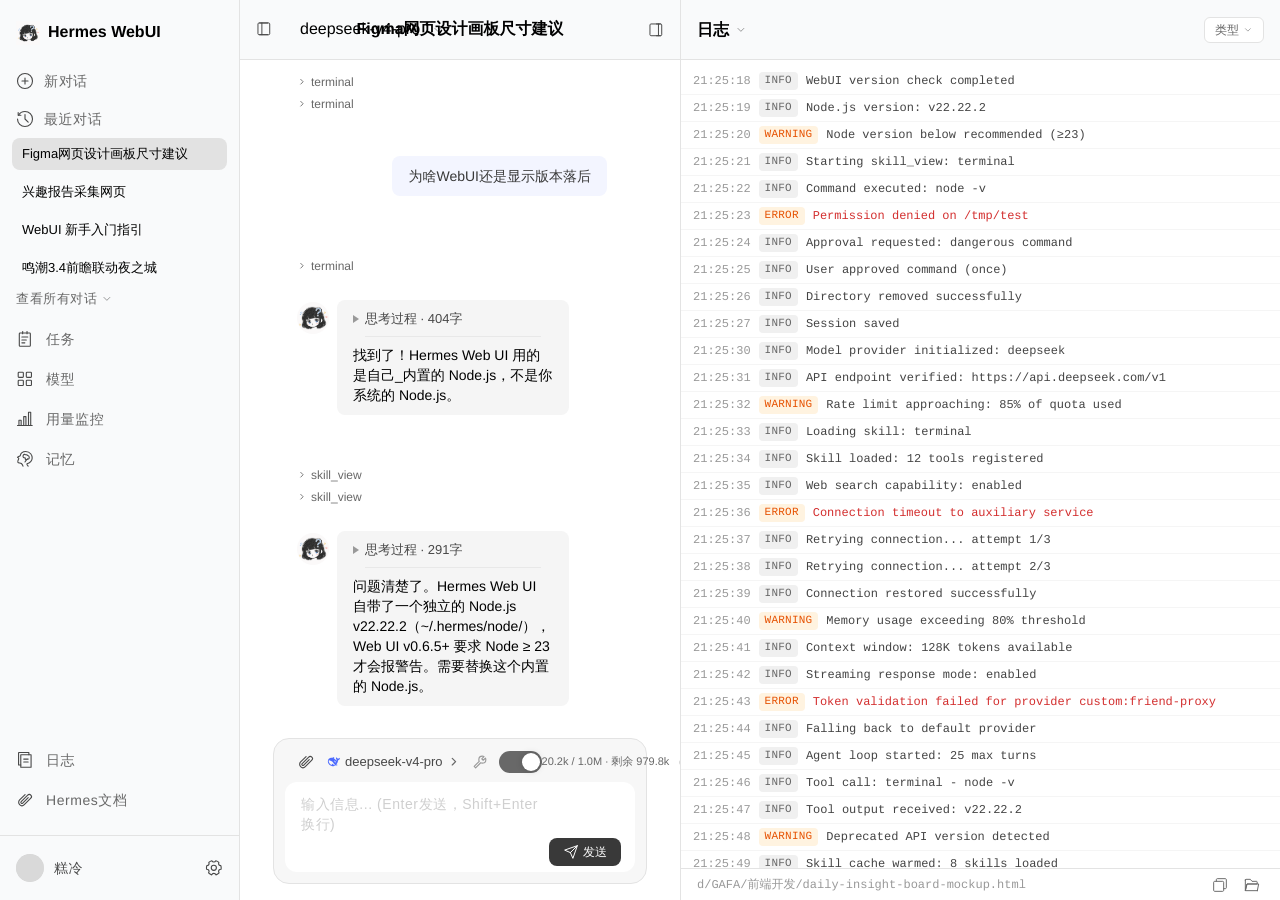
==== index.html @ 4389d040 "存档: 三页完成 - figma/insight/guide + 日志切换 + 收藏夹 + 新手引导 + 思考过程分割线" ====
<!doctype html>
<html lang="zh-CN">
<head>
  <meta charset="UTF-8" />
  <meta name="viewport" content="width=device-width, initial-scale=1.0" />
  <title>Hermes WebUI - Figma Pixel</title>
  <link rel="stylesheet" href="./styles.css?v=2" />
</head>
<body>
  <div class="app" data-left="open" data-right="open">
    <!-- =============== 左栏 =============== -->
    <aside class="left-panel" aria-label="导航与对话历史">
      <div class="left-bg"></div>

      <div class="left-header">
        <img class="icon-logo" src="icon/source/image.png" alt="" />
        <span class="brand">Hermes WebUI</span>
      </div>

      <button class="nav-hit new-chat" data-left-toggle>
        <img src="icon/Frame-6.svg" alt="" />
        <span>新对话</span>
      </button>

      <div class="recent-section">
        <img class="recent-icon" src="icon/Frame-11.svg" alt="" />
        <span class="recent-title">最近对话</span>
      </div>

      <ul class="recent-list">
        <li class="recent-item active" data-chat="figma">
          <div class="recent-active-bg"></div>
          <span>Figma网页设计画板尺寸建议</span>
        </li>
        <li class="recent-item" data-chat="insight">
          <span>兴趣报告采集网页</span>
        </li>
        <li class="recent-item" data-chat="guide">
          <span>WebUI 新手入门指引</span>
        </li>
        <li class="recent-item"><span>鸣潮3.4前瞻联动夜之城</span></li>
      </ul>

      <button class="all-chat">
        查看所有对话
        <img class="tiny-arrow" src="icon/Frame-20.svg" alt="" />
      </button>

      <nav class="left-nav" aria-label="主导航">
        <a href="#" class="nav-hit"><img src="icon/Frame-5.svg" alt="" /><span>任务</span></a>
        <a href="#" class="nav-hit"><img src="icon/Frame-4.svg" alt="" /><span>模型</span></a>
        <a href="#" class="nav-hit"><img src="icon/Frame-3.svg" alt="" /><span>用量监控</span></a>
        <a href="#" class="nav-hit"><img src="icon/Frame-2.svg" alt="" /><span>记忆</span></a>
      </nav>

      <nav class="bottom-nav" aria-label="底部导航">
        <a href="#" class="nav-hit"><img src="icon/Frame-1.svg" alt="" /><span>日志</span></a>
        <a href="#" class="nav-hit"><img src="icon/Frame.svg" alt="" /><span>Hermes文档</span></a>
      </nav>

      <div class="side-line"></div>

      <div class="user-row">
        <img class="user-avatar" src="icon/Ellipse 31.svg" alt="" />
        <span class="user-name">糕冷</span>
        <img class="user-settings" src="icon/Frame-19.svg" alt="" />
      </div>
    </aside>

    <!-- =============== 中间工作区 =============== -->
    <main class="workbench" aria-label="对话工作区">
      <header class="top-bar">
        <button class="top-icon left-toggle" data-left-toggle aria-label="收起左侧栏">
          <img src="icon/Frame-18.svg" alt="" />
        </button>
        <div class="model-picker">
          <span class="model-text">deepseek-v4-pro</span>
          <img class="model-arrow" src="icon/Frame-20.svg" alt="" />
        </div>
        <div class="title-text" id="chat-title">Figma网页设计画板尺寸建议</div>
        <button class="top-icon right-toggle" data-right-toggle aria-label="收起右侧栏">
          <img src="icon/Frame-17.svg" alt="" />
        </button>
      </header>

      <section class="chat-scroll" aria-label="对话消息">
        <div class="chat-inner">
        <!-- 对话1: Figma网页设计画板尺寸建议 -->
        <div class="chat-page" data-page="figma">
          <div class="tool-call" data-tool-call><span class="tool"><img src="icon/Frame-16.svg" alt="" />terminal</span></div>
          <div class="tool-call" data-tool-call><span class="tool"><img src="icon/Frame-16.svg" alt="" />terminal</span></div>

          <article class="chat-row user-row">
            <div class="chat-bubble user-bubble">
              <p>为啥WebUI还是显示版本落后</p>
            </div>
            <div class="message-footer">
              <div class="message-actions"><img src="icon/Frame-12.svg" alt="" /></div>
              <div class="message-meta user-meta"><time>21:25</time></div>
            </div>
          </article>

          <div class="tool-call" data-tool-call><span class="tool"><img src="icon/Frame-16.svg" alt="" />terminal</span></div>

          <article class="chat-row assistant-row">
            <img class="message-avatar" src="icon/source/image.png" alt="" />
            <div class="assistant-stack">
              <div class="chat-bubble assistant-bubble">
                <div class="thought-title">思考过程 · 404字</div>
                <div class="thought-divider"></div>
                <p>找到了！Hermes Web UI 用的是自己_内置的 Node.js，不是你系统的 Node.js。</p>
              </div>
              <div class="message-footer">
                <div class="message-actions"><img src="icon/Frame-12.svg" alt="" /><img src="icon/Frame-9.svg" alt="" /></div>
                <div class="message-meta"><time>21:25</time></div>
              </div>
            </div>
          </article>

          <div class="tool-call" data-tool-call><span class="tool"><img src="icon/Frame-16.svg" alt="" />skill_view</span></div>
          <div class="tool-call" data-tool-call><span class="tool"><img src="icon/Frame-16.svg" alt="" />skill_view</span></div>

          <article class="chat-row assistant-row">
            <img class="message-avatar" src="icon/source/image.png" alt="" />
            <div class="assistant-stack">
              <div class="chat-bubble assistant-bubble wide">
                <div class="thought-title">思考过程 · 291字</div>
                <div class="thought-divider"></div>
                <p>问题清楚了。Hermes Web UI 自带了一个独立的 Node.js v22.22.2（~/.hermes/node/），Web UI v0.6.5+ 要求 Node ≥ 23 才会报警告。需要替换这个内置的 Node.js。</p>
              </div>
              <div class="message-footer">
                <div class="message-actions"><img src="icon/Frame-12.svg" alt="" /><img src="icon/Frame-9.svg" alt="" /></div>
                <div class="message-meta"><time>21:25</time></div>
              </div>
            </div>
          </article>

          <article class="chat-row assistant-row">
            <img class="message-avatar" src="icon/source/image.png" alt="" />
            <div class="assistant-stack">
              <div class="chat-bubble assistant-bubble">
                <div class="thought-title">思考过程 · 291字</div>
                <div class="thought-divider"></div>
                <p>问题找到了:Hermes Web UI 自带了 Node.js v22.22.2，不受系统 nvm影响。</p>
              </div>
              <div class="message-footer">
                <div class="message-actions"><img src="icon/Frame-12.svg" alt="" /><img src="icon/Frame-9.svg" alt="" /></div>
                <div class="message-meta"><time>21:25</time></div>
              </div>
            </div>
          </article>

          <div class="tool-call" data-tool-call><span class="tool"><img src="icon/Frame-16.svg" alt="" />skill_view</span></div>

          <article class="chat-row assistant-row approval-row">
            <img class="message-avatar" src="icon/source/image.png" alt="" />
            <div class="approval-card">
              <div class="approval-header">
                <img class="approval-icon" src="icon/Frame-21.svg" alt="" />
                <span class="approval-title">危险命令审批——从根路径删除</span>
              </div>
              <div class="approval-divider"></div>
              <p class="approval-desc">删除/tmp/test_hermes_approval_demo目录及其所有内容</p>
              <div class="approval-options">
                <label class="approval-option"><input type="radio" name="approval" value="once" /><span class="approval-radio"></span><span>仅允许一次</span></label>
                <label class="approval-option"><input type="radio" name="approval" value="session" /><span class="approval-radio"></span><span>仅本次会话允许</span></label>
                <label class="approval-option"><input type="radio" name="approval" value="always" /><span class="approval-radio"></span><span>添加到永久允许列表</span></label>
                <label class="approval-option"><input type="radio" name="approval" value="deny" /><span class="approval-radio"></span><span>拒绝</span></label>
              </div>
              <button class="approval-confirm">确定</button>
            </div>
          </article>
        </div>

        <!-- 对话2: 兴趣报告采集网页 -->
        <div class="chat-page hidden" data-page="insight">
          <article class="chat-row user-row">
            <div class="chat-bubble user-bubble">
              <p>帮我制作一个小程序，让它能每天收集最新的与我的爱好相关的报告的网页</p>
            </div>
            <div class="message-footer">
              <div class="message-actions"><img src="icon/Frame-12.svg" alt="" /></div>
              <div class="message-meta user-meta"><time>21:25</time></div>
            </div>
          </article>

          <article class="chat-row assistant-row">
            <img class="message-avatar" src="icon/source/image.png" alt="" />
            <div class="assistant-stack">
              <div class="chat-bubble assistant-bubble">
                <div class="thought-title">思考过程 · 404字</div>
                <div class="thought-divider"></div>
                <p>可以，而且我建议直接做成"每日自动抓取 + 生成一个本地网页"的小工具。<br/>你直接回我这一个格式就行：<br/>爱好：<br/>来源：<br/>更新时间：<br/>你一回复这些，我就直接开始给你做。</p>
              </div>
              <div class="message-footer">
                <div class="message-actions"><img src="icon/Frame-12.svg" alt="" /><img src="icon/Frame-9.svg" alt="" /></div>
                <div class="message-meta"><time>21:25</time></div>
              </div>
            </div>
          </article>

          <article class="chat-row user-row">
            <div class="chat-bubble user-bubble">
              <p>爱好：KeyShot / Rhino / AI 视觉 / 视频创作<br/>来源：B站、YouTube、Behance、Product Hunt<br/>更新时间：每天早上 9:00</p>
            </div>
            <div class="message-footer">
              <div class="message-actions"><img src="icon/Frame-12.svg" alt="" /></div>
              <div class="message-meta user-meta"><time>21:26</time></div>
            </div>
          </article>

          <article class="chat-row assistant-row">
            <img class="message-avatar" src="icon/source/image.png" alt="" />
            <div class="assistant-stack">
              <div class="chat-bubble assistant-bubble">
                <div class="thought-title">思考过程 · 291字</div>
                <div class="thought-divider"></div>
                <p>好的，我先给你搓一版深色高级感首页草图。</p>
              </div>
              <div class="message-footer">
                <div class="message-actions"><img src="icon/Frame-12.svg" alt="" /><img src="icon/Frame-9.svg" alt="" /></div>
                <div class="message-meta"><time>21:26</time></div>
              </div>
            </div>
          </article>

          <article class="chat-row assistant-row file-row">
            <img class="message-avatar" src="icon/source/image.png" alt="" />
            <div class="file-card">
              <div class="file-info">
                <span class="file-name">daily-insight-mockup.html</span>
                <span class="file-meta">文件1/共1</span>
                <span class="file-path">d/GAFA/前端开发/daily-insight-board...</span>
              </div>
              <div class="file-icon">
                <img src="icon/html-file-icon.png" alt="HTML 文件" />
              </div>
            </div>
          </article>
        </div>

        <!-- 对话3: WebUI 新手入门指引 -->
        <div class="chat-page hidden" data-page="guide">
          <article class="chat-row assistant-row">
            <img class="message-avatar" src="icon/source/image.png" alt="" />
            <div class="assistant-stack">
              <div class="chat-bubble assistant-bubble">
                <p>欢迎来到 Hermes WebUI！我是你的 AI 助手，让我们一起来探索这个强大的工具吧。</p>
              </div>
              <div class="message-footer">
                <div class="message-actions"><img src="icon/Frame-12.svg" alt="" /><img src="icon/Frame-9.svg" alt="" /></div>
                <div class="message-meta"><time>09:00</time></div>
              </div>
            </div>
          </article>

          <article class="chat-row assistant-row guide-row">
            <img class="message-avatar" src="icon/source/image.png" alt="" />
            <div class="guide-card">
              <div class="guide-card-header">
                <img class="guide-card-icon" src="icon/Frame-21.svg" alt="" />
                <span class="guide-card-title">任务清单</span>
              </div>
              <p class="guide-card-desc">我为你准备了一份新手任务清单，让我们来完成任务，熟悉 Hermes 的核心功能吧！</p>
              <div class="guide-steps">
                <div class="guide-step active" data-step="1" onclick="jumpToStep(1)"><span class="step-num">1</span><span class="step-text">前往"模型"查看AI模型特点，接入一个你喜欢的模型</span></div>
                <div class="guide-step" data-step="2" onclick="jumpToStep(2)"><span class="step-num">2</span><span class="step-text">点击左上角的模型名称，换一个模型试试</span></div>
                <div class="guide-step" data-step="3" onclick="jumpToStep(3)"><span class="step-num">3</span><span class="step-text">打开右侧侧栏，查看本会话的运行日志</span></div>
                <div class="guide-step" data-step="4" onclick="jumpToStep(4)"><span class="step-num">4</span><span class="step-text">前往"记忆"查看已存储的记忆，设定你的角色</span></div>
                <div class="guide-step" data-step="5" onclick="jumpToStep(5)"><span class="step-num">5</span><span class="step-text">万事俱备，让我们开始一段新的对话吧</span></div>
              </div>
              <div class="guide-footer">
                <span class="guide-progress" id="guide-progress">1/5</span>
                <div class="guide-btns">
                  <button class="guide-guide-btn">操作引导</button>
                  <button class="guide-next-btn" id="guide-next-btn" onclick="guideNext()">下一步</button>
                </div>
              </div>
            </div>
          </article>
        </div>
      </div>
      </section>

      <section class="composer-box" aria-label="输入区">
        <div class="composer-bg"></div>
        <div class="composer-toolbar">
          <div class="toolbar-left">
            <button class="tool-btn"><img src="icon/Frame.svg" alt="" /></button>
            <button class="model-select">
              <img src="icon/Frame-10.svg" alt="" />
              <span>deepseek-v4-pro</span>
              <img src="icon/Frame-16.svg" alt="" />
            </button>
            <button class="tool-btn small"><img src="icon/Frame-13.svg" alt="" /></button>
            <label class="switch-label" data-tool-toggle title="显示工具调用">
              <span class="switch"><i></i></span>
            </label>
          </div>
          <div class="usage-group">
            <span>20.2k / 1.0M  ·  剩余 979.8k</span>
            <b></b>
          </div>
        </div>
        <div class="composer-inner">
          <textarea placeholder="输入信息... (Enter发送，Shift+Enter换行)"></textarea>
          <button class="send-btn">
            <img src="icon/Frame-8.svg" alt="" />
            <span>发送</span>
          </button>
        </div>
      </section>
    </main>

    <!-- =============== 右栏 =============== -->
    <aside class="right-panel" aria-label="右侧面板">
      <div class="resize-handle" data-resize-right aria-label="拖动调整右栏宽度"></div>

      <!-- 日志/文件查看面板 (Figma对话) -->
      <div class="right-page" data-right-page="figma">
        <header class="right-header">
          <div class="right-view-switch">
            <button class="view-switch-btn" onclick="this.parentElement.classList.toggle('open')">
              <span class="view-switch-label">日志</span>
              <img src="icon/Frame-20.svg" alt="" />
            </button>
            <div class="view-switch-menu">
              <button class="view-switch-item active" onclick="switchRightView('log', this)">日志</button>
              <button class="view-switch-item" onclick="switchRightView('file', this)">文件查看</button>
            </div>
          </div>
          <div class="log-filter-dropdown">
            <button class="log-filter-btn" onclick="this.parentElement.classList.toggle('open')">
              <span class="filter-label">类型</span>
              <img src="icon/Frame-20.svg" alt="" />
            </button>
            <div class="log-filter-menu">
              <button class="log-filter-item active" onclick="filterLogs('all', this)">全部</button>
              <button class="log-filter-item" onclick="filterLogs('safe', this)">安全</button>
              <button class="log-filter-item" onclick="filterLogs('danger', this)">危险报错</button>
            </div>
          </div>
        </header>
        <div class="log-list" data-right-view="log">
          <div class="log-item"><time>21:25:18</time><span class="log-tag info">INFO</span><span class="log-text">WebUI version check completed</span></div>
          <div class="log-item"><time>21:25:19</time><span class="log-tag info">INFO</span><span class="log-text">Node.js version: v22.22.2</span></div>
          <div class="log-item"><time>21:25:20</time><span class="log-tag warn">WARNING</span><span class="log-text">Node version below recommended (≥23)</span></div>
          <div class="log-item"><time>21:25:21</time><span class="log-tag info">INFO</span><span class="log-text">Starting skill_view: terminal</span></div>
          <div class="log-item"><time>21:25:22</time><span class="log-tag info">INFO</span><span class="log-text">Command executed: node -v</span></div>
          <div class="log-item"><time>21:25:23</time><span class="log-tag error">ERROR</span><span class="log-text">Permission denied on /tmp/test</span></div>
          <div class="log-item"><time>21:25:24</time><span class="log-tag info">INFO</span><span class="log-text">Approval requested: dangerous command</span></div>
          <div class="log-item"><time>21:25:25</time><span class="log-tag info">INFO</span><span class="log-text">User approved command (once)</span></div>
          <div class="log-item"><time>21:25:26</time><span class="log-tag info">INFO</span><span class="log-text">Directory removed successfully</span></div>
          <div class="log-item"><time>21:25:27</time><span class="log-tag info">INFO</span><span class="log-text">Session saved</span></div>
          <div class="log-item"><time>21:25:30</time><span class="log-tag info">INFO</span><span class="log-text">Model provider initialized: deepseek</span></div>
          <div class="log-item"><time>21:25:31</time><span class="log-tag info">INFO</span><span class="log-text">API endpoint verified: https://api.deepseek.com/v1</span></div>
          <div class="log-item"><time>21:25:32</time><span class="log-tag warn">WARNING</span><span class="log-text">Rate limit approaching: 85% of quota used</span></div>
          <div class="log-item"><time>21:25:33</time><span class="log-tag info">INFO</span><span class="log-text">Loading skill: terminal</span></div>
          <div class="log-item"><time>21:25:34</time><span class="log-tag info">INFO</span><span class="log-text">Skill loaded: 12 tools registered</span></div>
          <div class="log-item"><time>21:25:35</time><span class="log-tag info">INFO</span><span class="log-text">Web search capability: enabled</span></div>
          <div class="log-item"><time>21:25:36</time><span class="log-tag error">ERROR</span><span class="log-text">Connection timeout to auxiliary service</span></div>
          <div class="log-item"><time>21:25:37</time><span class="log-tag info">INFO</span><span class="log-text">Retrying connection... attempt 1/3</span></div>
          <div class="log-item"><time>21:25:38</time><span class="log-tag info">INFO</span><span class="log-text">Retrying connection... attempt 2/3</span></div>
          <div class="log-item"><time>21:25:39</time><span class="log-tag info">INFO</span><span class="log-text">Connection restored successfully</span></div>
          <div class="log-item"><time>21:25:40</time><span class="log-tag warn">WARNING</span><span class="log-text">Memory usage exceeding 80% threshold</span></div>
          <div class="log-item"><time>21:25:41</time><span class="log-tag info">INFO</span><span class="log-text">Context window: 128K tokens available</span></div>
          <div class="log-item"><time>21:25:42</time><span class="log-tag info">INFO</span><span class="log-text">Streaming response mode: enabled</span></div>
          <div class="log-item"><time>21:25:43</time><span class="log-tag error">ERROR</span><span class="log-text">Token validation failed for provider custom:friend-proxy</span></div>
          <div class="log-item"><time>21:25:44</time><span class="log-tag info">INFO</span><span class="log-text">Falling back to default provider</span></div>
          <div class="log-item"><time>21:25:45</time><span class="log-tag info">INFO</span><span class="log-text">Agent loop started: 25 max turns</span></div>
          <div class="log-item"><time>21:25:46</time><span class="log-tag info">INFO</span><span class="log-text">Tool call: terminal - node -v</span></div>
          <div class="log-item"><time>21:25:47</time><span class="log-tag info">INFO</span><span class="log-text">Tool output received: v22.22.2</span></div>
          <div class="log-item"><time>21:25:48</time><span class="log-tag warn">WARNING</span><span class="log-text">Deprecated API version detected</span></div>
          <div class="log-item"><time>21:25:49</time><span class="log-tag info">INFO</span><span class="log-text">Skill cache warmed: 8 skills loaded</span></div>
          <div class="log-item"><time>21:25:50</time><span class="log-tag error">ERROR</span><span class="log-text">Plugin load failed: incompatible version</span></div>
          <div class="log-item"><time>21:25:51</time><span class="log-tag info">INFO</span><span class="log-text">Retrying plugin load... success</span></div>
          <div class="log-item"><time>21:25:52</time><span class="log-tag info">INFO</span><span class="log-text">Memory snapshot saved: 1.2GB used</span></div>
          <div class="log-item"><time>21:25:53</time><span class="log-tag warn">WARNING</span><span class="log-text">Disk space below 10%: 8.3GB remaining</span></div>
          <div class="log-item"><time>21:25:54</time><span class="log-tag info">INFO</span><span class="log-text">Auto-cleanup scheduled for idle files</span></div>
          <div class="log-item"><time>21:25:55</time><span class="log-tag info">INFO</span><span class="log-text">Web search index updated: 142 new entries</span></div>
          <div class="log-item"><time>21:25:56</time><span class="log-tag info">INFO</span><span class="log-text">Conversation history compressed</span></div>
          <div class="log-item"><time>21:25:57</time><span class="log-tag error">ERROR</span><span class="log-text">SSL certificate verification failed</span></div>
          <div class="log-item"><time>21:25:58</time><span class="log-tag info">INFO</span><span class="log-text">Certificate chain updated from cache</span></div>
          <div class="log-item"><time>21:25:59</time><span class="log-tag info">INFO</span><span class="log-text">Health check: all systems operational</span></div>
          <div class="log-item"><time>21:26:00</time><span class="log-tag info">INFO</span><span class="log-text">Prompt tokens: 4.2K | Completion: 1.8K</span></div>
          <div class="log-item"><time>21:26:01</time><span class="log-tag info">INFO</span><span class="log-text">Response latency: 234ms</span></div>
          <div class="log-item"><time>21:26:02</time><span class="log-tag warn">WARNING</span><span class="log-text">Temperature setting high: 1.2 (recommend ≤1.0)</span></div>
          <div class="log-item"><time>21:26:03</time><span class="log-tag info">INFO</span><span class="log-text">Embedding model loaded: text-embedding-3</span></div>
          <div class="log-item"><time>21:26:04</time><span class="log-tag info">INFO</span><span class="log-text">Vector store initialized: 15K documents</span></div>
          <div class="log-item"><time>21:26:05</time><span class="log-tag error">ERROR</span><span class="log-text">Chunk overflow: document exceeds 8K limit</span></div>
          <div class="log-item"><time>21:26:06</time><span class="log-tag info">INFO</span><span class="log-text">Document split into 3 chunks</span></div>
          <div class="log-item"><time>21:26:07</time><span class="log-tag info">INFO</span><span class="log-text">Tool call: skill_view - hermes-agent</span></div>
          <div class="log-item"><time>21:26:08</time><span class="log-tag info">INFO</span><span class="log-text">Skill documentation rendered</span></div>
          <div class="log-item"><time>21:26:09</time><span class="log-tag warn">WARNING</span><span class="log-text">Concurrent request limit: 3/5 active</span></div>
          <div class="log-item"><time>21:26:10</time><span class="log-tag info">INFO</span><span class="log-text">Background task completed: log rotation</span></div>
          <div class="log-item"><time>21:26:11</time><span class="log-tag info">INFO</span><span class="log-text">Session heartbeat: connection stable</span></div>
          <div class="log-item"><time>21:26:12</time><span class="log-tag error">ERROR</span><span class="log-text">JSON parse error in tool response</span></div>
          <div class="log-item"><time>21:26:13</time><span class="log-tag info">INFO</span><span class="log-text">Auto-corrected response format</span></div>
          <div class="log-item"><time>21:26:14</time><span class="log-tag info">INFO</span><span class="log-text">Function calling: 3 tools available</span></div>
          <div class="log-item"><time>21:26:15</time><span class="log-tag info">INFO</span><span class="log-text">Streaming token rate: 42 tokens/sec</span></div>
          <div class="log-item"><time>21:26:16</time><span class="log-tag warn">WARNING</span><span class="log-text">Context utilization: 92% (118K/128K)</span></div>
          <div class="log-item"><time>21:26:17</time><span class="log-tag info">INFO</span><span class="log-text">Auto-summarization triggered</span></div>
        </div>
        <div class="log-list hidden" data-right-view="file" style="background:#1a1a2e;flex:1 1 auto;min-height:0;overflow-y:auto;padding:16px;color:#fff;">
          <div class="preview-header">
            <div class="preview-icon"></div>
            <div class="preview-title" style="color:#fff"><h3 style="color:#fff">Daily Insight Board</h3><p style="color:#a0a0b0">为你的兴趣自动收集最新网页报告</p></div>
          </div>
          <div class="preview-actions">
            <span class="preview-date" style="color:#a0a0b0">06 Jun 2026 · 09:00 更新</span>
            <button class="preview-btn secondary" style="background:rgba(255,255,255,.1);color:#fff">切换兴趣源</button>
            <button class="preview-btn primary" style="background:#4d6bfe;color:#fff">生成今日简报</button>
          </div>
          <div class="preview-card" style="background:rgba(255,255,255,.05)">
            <span class="preview-tag" style="background:rgba(255,255,255,.08);color:#a0a0b0">精选追踪 · KeyShot / Rhino / AI 视觉 / 视频创作</span>
            <h2 class="preview-headline" style="color:#fff">把每天分散在各处的最新报告，整理成一张真正能看的情报面板。</h2>
            <p class="preview-desc" style="color:#a0a0b0">这是一版偏高级感的深色首页草图。它适合后面接入自动采集脚本，把你关心的设计、渲染、AI 工具、视频制作资讯，按天汇总成统一网页。</p>
            <div class="preview-stats">
              <div class="stat"><span class="stat-num" style="color:#fff">42</span><span class="stat-label" style="color:#a0a0b0">今日已抓取条目</span></div>
              <div class="stat"><span class="stat-num" style="color:#fff">09</span><span class="stat-label" style="color:#a0a0b0">高相关信号</span></div>
            </div>
          </div>
        </div>
        <div class="file-path-bar" data-right-view="file">
          <span class="file-path-text" title="d/GAFA/前端开发/daily-insight-board-mockup.html">d/GAFA/前端开发/daily-insight-board-mockup.html</span>
          <button class="file-path-btn" onclick="navigator.clipboard.writeText('d/GAFA/前端开发/daily-insight-board-mockup.html')" title="复制路径"><img src="icon/copy.svg" alt="" /></button>
          <button class="file-path-btn" title="打开文件夹"><img src="icon/folder-open.svg" alt="" /></button>
        </div>
      </div>

      <!-- 文件查看面板 (兴趣报告对话) -->
      <div class="right-page hidden" data-right-page="insight">
        <header class="right-header">
          <div class="right-view-switch">
            <button class="view-switch-btn" onclick="this.parentElement.classList.toggle('open')">
              <span class="view-switch-label">文件查看</span>
              <img src="icon/Frame-20.svg" alt="" />
            </button>
            <div class="view-switch-menu">
              <button class="view-switch-item" onclick="switchRightView('log', this)">日志</button>
              <button class="view-switch-item active" onclick="switchRightView('file', this)">文件查看</button>
            </div>
          </div>
          <button class="fav-star-btn" onclick="this.closest('.right-page').classList.toggle('fav-open')" title="收藏夹">
            <svg width="18" height="18" viewBox="0 0 18 18" fill="none"><path d="M9 1.5l2.09 4.26 4.68.68-3.38 3.3.8 4.66L9 12.67l-4.19 2.23.8-4.66-3.38-3.3 4.68-.68L9 1.5z" stroke="#999" stroke-width="1.2" stroke-linejoin="round"/></svg>
          </button>
        </header>

        <div class="fav-dropdown">
          <div class="fav-dropdown-title">收藏夹</div>
          <div class="fav-dd-list">
            <div class="fav-item"><img class="fav-icon" src="icon/fav-code.svg" alt="" /><span class="fav-name">daily-insight-mockup.html</span><button class="fav-remove" onclick="this.closest('.fav-item').remove()" title="取消收藏">×</button></div>
            <div class="fav-item"><img class="fav-icon" src="icon/fav-text.svg" alt="" /><span class="fav-name">interest keywords.md</span><button class="fav-remove" onclick="this.closest('.fav-item').remove()" title="取消收藏">×</button></div>
            <div class="fav-item"><img class="fav-icon" src="icon/fav-text.svg" alt="" /><span class="fav-name">hobby keywords.md</span><button class="fav-remove" onclick="this.closest('.fav-item').remove()" title="取消收藏">×</button></div>
          </div>
        </div>

        <div class="file-preview" data-right-view="file">
          <div class="preview-header">
            <div class="preview-icon"></div>
            <div class="preview-title"><h3>Daily Insight Board</h3><p>为你的兴趣自动收集最新网页报告</p></div>
          </div>
          <div class="preview-actions">
            <span class="preview-date">06 Jun 2026 · 09:00 更新</span>
            <button class="preview-btn secondary">切换兴趣源</button>
            <button class="preview-btn primary">生成今日简报</button>
          </div>
          <div class="preview-card">
            <span class="preview-tag">精选追踪 · KeyShot / Rhino / AI 视觉 / 视频创作</span>
            <h2 class="preview-headline">把每天分散在各处的最新报告，整理成一张真正能看的情报面板。</h2>
            <p class="preview-desc">这是一版偏高级感的深色首页草图。它适合后面接入自动采集脚本，把你关心的设计、渲染、AI 工具、视频制作资讯，按天汇总成统一网页。</p>
            <div class="preview-stats">
              <div class="stat"><span class="stat-num">42</span><span class="stat-label">今日已抓取条目</span></div>
              <div class="stat"><span class="stat-num">09</span><span class="stat-label">高相关信号</span></div>
            </div>
          </div>
        </div>

        <div class="file-path-bar" data-right-view="file">
          <span class="file-path-text" title="d/GAFA/前端开发/daily-insight-board-mockup.html">d/GAFA/前端开发/daily-insight-board-mockup.html</span>
          <button class="file-path-btn" onclick="navigator.clipboard.writeText('d/GAFA/前端开发/daily-insight-board-mockup.html')" title="复制路径"><img src="icon/copy.svg" alt="" /></button>
          <button class="file-path-btn" title="打开文件夹"><img src="icon/folder-open.svg" alt="" /></button>
        </div>
      </div>

      <!-- 日志面板 (新手引导对话) -->
      <div class="right-page hidden" data-right-page="guide">
        <header class="right-header">
          <div class="right-view-switch">
            <button class="view-switch-btn" onclick="this.parentElement.classList.toggle('open')">
              <span class="view-switch-label">日志</span>
              <img src="icon/Frame-20.svg" alt="" />
            </button>
            <div class="view-switch-menu">
              <button class="view-switch-item active" onclick="switchRightView('log', this)">日志</button>
              <button class="view-switch-item" onclick="switchRightView('file', this)">文件查看</button>
            </div>
          </div>
          <div class="log-filter-dropdown">
            <button class="log-filter-btn" onclick="this.parentElement.classList.toggle('open')">
              <span class="filter-label">类型</span>
              <img src="icon/Frame-20.svg" alt="" />
            </button>
            <div class="log-filter-menu">
              <button class="log-filter-item active" onclick="filterLogs('all', this)">全部</button>
              <button class="log-filter-item" onclick="filterLogs('safe', this)">安全</button>
              <button class="log-filter-item" onclick="filterLogs('danger', this)">危险报错</button>
            </div>
          </div>
        </header>
        <div class="log-list" data-right-view="log">
          <div class="log-item"><time>09:00:01</time><span class="log-tag info">INFO</span><span class="log-text">新手引导会话已启动</span></div>
          <div class="log-item"><time>09:00:02</time><span class="log-tag info">INFO</span><span class="log-text">加载任务清单: WebUI 新手入门指引</span></div>
          <div class="log-item"><time>09:00:03</time><span class="log-tag info">INFO</span><span class="log-text">模型: deepseek-v4-pro 已就绪</span></div>
          <div class="log-item"><time>09:00:05</time><span class="log-tag info">INFO</span><span class="log-text">等待用户完成第一步任务...</span></div>
        </div>
        <div class="log-list hidden" data-right-view="file" style="background:#1a1a2e;flex:1 1 auto;min-height:0;overflow-y:auto;padding:16px;color:#fff;">
          <div class="preview-header">
            <div class="preview-icon"></div>
            <div class="preview-title" style="color:#fff"><h3 style="color:#fff">使用指引</h3><p style="color:#a0a0b0">逐步掌握 Hermes WebUI 核心功能</p></div>
          </div>
          <div class="preview-actions">
            <span class="preview-date" style="color:#a0a0b0">17 Jun 2026 · 09:00 更新</span>
            <button class="preview-btn primary" style="background:#4d6bfe;color:#fff">开始体验</button>
          </div>
          <div class="preview-card" style="background:rgba(255,255,255,.05)">
            <span class="preview-tag" style="background:rgba(255,255,255,.08);color:#a0a0b0">新手引导 · 5 步入门</span>
            <h2 class="preview-headline" style="color:#fff">跟着任务清单，一步步解锁 Hermes 的核心能力。</h2>
            <p class="preview-desc" style="color:#a0a0b0">从模型选择到日志查看，从记忆管理到工具调用，每个环节都有清晰的指引。</p>
            <div class="preview-stats">
              <div class="stat"><span class="stat-num" style="color:#fff">5</span><span class="stat-label" style="color:#a0a0b0">任务步骤</span></div>
              <div class="stat"><span class="stat-num" style="color:#fff">~5min</span><span class="stat-label" style="color:#a0a0b0">预计用时</span></div>
            </div>
          </div>
        </div>
        <div class="file-path-bar" data-right-view="file">
          <span class="file-path-text" title="d/GAFA/前端开发/daily-insight-board-mockup.html">d/GAFA/前端开发/daily-insight-board-mockup.html</span>
          <button class="file-path-btn" onclick="navigator.clipboard.writeText('d/GAFA/前端开发/daily-insight-board-mockup.html')" title="复制路径"><img src="icon/copy.svg" alt="" /></button>
          <button class="file-path-btn" title="打开文件夹"><img src="icon/folder-open.svg" alt="" /></button>
        </div>
      </div>
    </aside>
  </div>

  <script src="./script.js"></script>
</body>
</html>
---- styles.css ----
/* ================================================================
   Hermes WebUI — 三栏流式布局 + Figma 像素级对齐
   布局原理：
     .app           → 水平三栏 Flex (左栏 | 工作区 | 右栏)
     .workbench     → 垂直三栏 Flex (顶栏 | 聊天 | 输入框)
     .chat-inner / .composer-box  → 在工作区内居中，带最大宽度
   收起逻辑：
     .app[data-left="closed"]  → 左栏宽度变为 0
     .app[data-right="closed"] → 右栏宽度变为 0
================================================================ */

:root {
  /* ---------- 尺寸变量 ---------- */
  --left-w: 240px;
  --right-w: 600px;
  --left-w-closed: 0px;
  --right-w-closed: 0px;
  --top-h: 60px;

  /* 中间内容区最大宽度：按工作区宽度自适应 */
  --chat-max: min(85%, 920px);
  --bubble-max: min(90%, 720px);

  /* ---------- 颜色 ---------- */
  --panel-bg: #f9fafb;
  --line: #e3e3e3;
  --muted: #686868;
  --soft: #999999;
  --accent: #4d6bfe;
  --user-bubble: #f3f5ff;
  --assistant-bubble: #f5f5f5;
  --composer-bg: #f7f7f7;

  /* ---------- 排版 ---------- */
  --font: "Alibaba PuHuiTi 2.0", "Microsoft YaHei", "PingFang SC", Arial, sans-serif;

  /* ---------- 动效 ---------- */
  --ease: cubic-bezier(.2, .8, .2, 1);
  --dur: .22s;
}

/* 隐藏未激活的对话页 */
.chat-page.hidden {
  display: none !important;
}

/* ========== 基础重置 ========== */
* { box-sizing: border-box; }
html, body {
  margin: 0;
  width: 100%;
  height: 100%;
  overflow: hidden;
}
body {
  background: #fff;
  font-family: var(--font);
  color: #000;
  font-size: 12px;
  line-height: 16px;
  font-weight: 400;
  -webkit-font-smoothing: antialiased;
  text-rendering: geometricPrecision;
}
button, textarea, a { font: inherit; color: inherit; }
button { cursor: pointer; border: 0; background: transparent; padding: 0; }
a { text-decoration: none; }
img { display: block; user-select: none; }
ul { list-style: none; margin: 0; padding: 0; }

/* ========== 应用根容器：三栏水平 Flex ========== */
.app {
  display: flex;
  width: 100vw;
  height: 100dvh;
  overflow: hidden;
  background: #fff;
  /* 最小宽度：保证收起一侧栏后内容仍可完整显示 */
  min-width: 800px;
}

/* ================================================================
   左栏
   展开：190px | 收起：0px
   内部元素采用 Flex 纵向排列 + 精确间距（对齐 Figma 坐标）
================================================================ */
.left-panel {
  position: relative;
  flex: 0 0 var(--left-w);
  width: var(--left-w);
  height: 100%;
  background: var(--panel-bg);
  border-right: 1px solid var(--line);
  overflow: hidden;
  transition: flex-basis var(--dur) var(--ease),
              width var(--dur) var(--ease),
              opacity var(--dur) var(--ease);
  display: flex;
  flex-direction: column;
}
.left-bg { display: none; } /* 旧占位元素，保留以防引用 */

/* ----- 左栏头部：logo + 品牌 ----- */
.left-header {
  display: flex;
  align-items: center;
  gap: 8px;
  padding: 20px 16px 0;
  height: 46px;
}
.icon-logo { width: 24px; height: 24px; flex: 0 0 24px; }
.brand {
  font-size: 16px;
  line-height: 22px;
  font-weight: 700;
  color: #000;
  white-space: nowrap;
  overflow: hidden;
  text-overflow: ellipsis;
}

/* ----- 新对话按钮 ----- */
.new-chat {
  margin: 26px 16px 0;
  display: inline-flex;
  align-items: center;
  gap: 10px;
  color: var(--muted);
  font-size: 14px;
  line-height: 18px;
  font-weight: 500;
  letter-spacing: .04em;
  width: fit-content;
}
.new-chat img { width: 18px; height: 18px; flex: 0 0 18px; }

/* ----- 最近对话标题 ----- */
.recent-section {
  display: flex;
  align-items: center;
  gap: 10px;
  margin: 20px 16px 0;
}
.recent-icon { width: 18px; height: 18px; flex: 0 0 18px; }
.recent-title {
  color: var(--muted);
  font-size: 14px;
  line-height: 18px;
  font-weight: 500;
  letter-spacing: .04em;
  white-space: nowrap;
}

/* ----- 最近对话列表 ----- */
.recent-list {
  margin: 10px 12px 0;
  display: flex;
  flex-direction: column;
  gap: 6px;
}
.recent-item {
  position: relative;
  height: 32px;
  display: flex;
  align-items: center;
  padding: 0 10px;
  border-radius: 8px;
}
.recent-item span {
  font-size: 13px;
  line-height: 18px;
  font-weight: 400;
  color: #000;
  white-space: nowrap;
  overflow: hidden;
  text-overflow: ellipsis;
}
.recent-item.active .recent-active-bg {
  position: absolute;
  inset: 0;
  background: #e2e2e2;
  border-radius: 8px;
  z-index: 0;
}
.recent-item.active span { position: relative; z-index: 1; }

/* ----- 查看所有对话 ----- */
.all-chat {
  display: inline-flex;
  align-items: center;
  gap: 4px;
  margin: 6px 16px 0;
  color: var(--muted);
  font-size: 13px;
  line-height: 18px;
  letter-spacing: .04em;
  background: transparent;
  text-align: left;
  width: fit-content;
}
.tiny-arrow { width: 12px; height: 12px; }

/* ----- 主导航 ----- */
.left-nav {
  margin: 20px 16px 0;
  display: flex;
  flex-direction: column;
  gap: 18px;
}
.left-nav .nav-hit {
  height: 22px;
  display: flex;
  align-items: center;
  gap: 12px;
  color: var(--muted);
  font-size: 14px;
  line-height: 22px;
  font-weight: 500;
  letter-spacing: .04em;
}
.left-nav .nav-hit img { width: 18px; height: 18px; flex: 0 0 18px; }
.left-nav .nav-hit span { white-space: nowrap; }

/* 分隔线与用户区 —— 推到底部 */
.bottom-nav {
  margin: auto 16px 0;
  display: flex;
  flex-direction: column;
  gap: 18px;
}
.bottom-nav .nav-hit {
  height: 22px;
  display: flex;
  align-items: center;
  gap: 12px;
  color: var(--muted);
  font-size: 14px;
  line-height: 22px;
  font-weight: 500;
  letter-spacing: .04em;
}
.bottom-nav .nav-hit img { width: 18px; height: 18px; flex: 0 0 18px; }
.bottom-nav .nav-hit span { white-space: nowrap; }
.side-line {
  height: 1px;
  background: var(--line);
  width: 100%;
  margin-top: 24px;
}
.user-row {
  display: flex;
  align-items: center;
  gap: 10px;
  padding: 18px 16px;
}
.user-avatar { width: 28px; height: 28px; flex: 0 0 28px; border-radius: 50%; background: #d9d9d9; }
.user-name {
  font-size: 14px;
  line-height: 20px;
  color: #484848;
  font-weight: 500;
  letter-spacing: .04em;
  flex: 1;
  white-space: nowrap;
  overflow: hidden;
  text-overflow: ellipsis;
}
.user-settings {
  width: 18px;
  height: 18px;
  flex: 0 0 18px;
  margin-left: auto;
}

/* ================================================================
   中间工作区
   垂直三部分：top-bar(60px) | chat-scroll(弹性) | composer-box
================================================================ */
.workbench {
  position: relative;
  flex: 1 1 auto;
  min-width: 0;
  height: 100%;
  background: #fff;
  display: flex;
  flex-direction: column;
  overflow: hidden;
}

/* ----- 顶栏 ----- */
/* Figma:
   left-toggle  → x=190+16=206, y=23, 16x16
   model-text   → x=190+48=238, y=22, "deepseek-v4-pro"
   model-arrow  → x=190+183=373, y=24, 12x12
   title-text   → 水平居中, y=19
   right-toggle → x=1440-244-16=1180 (右栏展开时), y=23
                  或 x=1440-20-16=1404 (右栏收起时)
*/
.top-bar {
  flex: 0 0 var(--top-h);
  height: var(--top-h);
  background: var(--panel-bg);
  border-bottom: 1px solid var(--line);
  display: flex;
  align-items: center;
  padding: 0 16px;
  gap: 12px;
  position: relative;
}
.top-icon {
  width: 16px;
  height: 16px;
  flex: 0 0 16px;
  display: inline-flex;
  align-items: center;
  justify-content: center;
}
.top-icon img { width: 16px; height: 16px; }
.left-toggle { /* 距左 16px，顶栏 padding 已提供 16px */
  margin-top: -1px; /* 微调垂直对齐到 y≈23 */
}
.model-picker {
  display: flex;
  align-items: center;
  gap: 4px;
  margin-left: 16px;  /* left-toggle(16) 宽 16 + gap 16 = 距左端 48px */
  height: 16px;
}
.model-text {
  font-size: 16px;
  line-height: 16px;
  font-weight: 400;
  color: #000;
  letter-spacing: 0;
}
.model-arrow { width: 12px; height: 12px; margin-left: 8px; }
.title-text {
  position: absolute;
  left: 50%;
  transform: translateX(-50%);
  top: 19px;
  font-size: 16px;
  line-height: 22px;
  font-weight: 700;
  color: #000;
  white-space: nowrap;
  max-width: 50%;
  overflow: hidden;
  text-overflow: ellipsis;
}
.right-toggle {
  margin-left: auto; /* 推到最右侧 */
}

/* ----- 聊天滚动区 ----- */
.chat-scroll {
  flex: 1 1 auto;
  min-height: 0;
  overflow-y: auto;
  overflow-x: hidden;
  padding: 12px 0 16px;
  scroll-behavior: smooth;
}
.chat-scroll::-webkit-scrollbar { width: 6px; }
.chat-scroll::-webkit-scrollbar-thumb {
  background: rgba(0, 0, 0, 0.1);
  border-radius: 99px;
}
.chat-scroll::-webkit-scrollbar-thumb:hover { background: rgba(0, 0, 0, 0.18); }
.chat-scroll::-webkit-scrollbar-track { background: transparent; }

.chat-inner {
  width: 100%;
  max-width: var(--chat-max);
  margin: 0 auto;
  padding: 0 24px;
  display: flex;
  flex-direction: column;
  gap: 16px;
}
.chat-page {
  display: block;
  padding-bottom: 16px;
  width: 100%;
}
.chat-page > * {
  margin-bottom: 24px;
}
.chat-page > *:last-child {
  margin-bottom: 0;
}
.tool-call {
  display: flex;
  align-items: center;
  min-height: 20px;
  padding-left: 0;
  margin-bottom: 24px;
}
/* 连续 tool-call 之间紧凑排列（24 + (-22) = 2px 净间距） */
.tool-call + .tool-call {
  margin-top: -22px;
}
.tool {
  height: 20px;
  display: inline-flex;
  align-items: center;
  gap: 4px;
  color: var(--muted);
  font-size: 12px;
  line-height: 20px;
  letter-spacing: 0;
}
.tool img { width: 10px; height: 10px; flex: 0 0 10px; }

/* 聊天行基础 */
.chat-row {
  display: flex;
  width: 100%;
  margin-bottom: 24px !important;
}
.chat-row:last-child {
  margin-bottom: 0 !important;
}
.chat-page .user-row {
  flex-direction: column;
  align-items: flex-end;
  gap: 2px;
  min-height: fit-content;
}
.chat-page .user-row .chat-bubble {
  flex-shrink: 0;
}
.chat-page .user-row .message-footer {
  margin-top: 0;
}
.assistant-row {
  justify-content: flex-start;
  align-items: flex-start;
  gap: 6px;
  position: relative;
  padding-left: 40px;
}
.message-avatar {
  width: 32px;
  height: 32px;
  border-radius: 50%;
  position: absolute;
  left: 0;
  top: 2px;
}
.assistant-stack {
  display: flex;
  flex-direction: column;
  align-items: flex-start;
  gap: 6px;
  max-width: var(--bubble-max);
}

/* 气泡 */
.chat-bubble {
  width: fit-content;
  min-width: 40px;
  max-width: var(--bubble-max);
  border-radius: 8px;
  padding: 10px 16px;
  font-size: 14px;
  line-height: 20px;
  font-weight: 400;
  letter-spacing: 0;
}
.chat-bubble p {
  margin: 0;
  font-size: 14px;
  line-height: 20px;
  font-weight: 400;
  letter-spacing: 0;
  color: #000;
  overflow-wrap: anywhere;
}
.user-bubble {
  background: var(--user-bubble);
  color: #393939;
  max-width: 420px;
}
.user-bubble p { color: #393939; }
.assistant-bubble { background: var(--assistant-bubble); }
.assistant-bubble.wide { max-width: var(--bubble-max); }
.thought-title {
  margin: 0 0 0;
  color: #484848;
  font-size: 13px;
  line-height: 18px;
  font-weight: 400;
  letter-spacing: 0;
  display: flex;
  align-items: center;
  gap: 6px;
}
.thought-title::before {
  content: '';
  display: inline-block;
  width: 0;
  height: 0;
  border-top: 4px solid transparent;
  border-bottom: 4px solid transparent;
  border-left: 6px solid #999;
  flex-shrink: 0;
}
.thought-divider {
  height: 1px;
  background: #e8e8e8;
  margin: 8px 12px;
}
.message-meta {
  display: flex;
  align-items: center;
  gap: 10px;
  color: var(--soft);
  font-size: 12px;
  line-height: 12px;
  font-weight: 500;
  opacity: 0;
  transition: opacity .15s ease;
}
.message-meta img { width: 14px; height: 14px; }
.message-actions {
  display: flex;
  gap: 10px;
  margin-left: 16px;
  min-height: 16px;
  opacity: 0;
  transition: opacity .15s ease;
}
.message-actions img { width: 14px; height: 14px; }

/* 消息底部：操作图标 + 时间在气泡下方同一行 */
.message-footer {
  display: flex;
  align-items: center;
  gap: 10px;
  opacity: 0;
  transition: opacity .15s ease;
  margin-top: 4px;
}
.user-row .message-footer {
  justify-content: flex-end;
}

/* 悬停气泡时显示时间和操作图标 */
.chat-row:hover .message-meta,
.chat-row:hover .message-actions,
.chat-row:hover .message-footer {
  opacity: 1;
}

/* ================================================================
   文件卡片组件
================================================================ */
.file-row {
  align-items: flex-start;
}
.file-card {
  display: flex;
  align-items: center;
  justify-content: space-between;
  gap: 16px;
  background: #f5f5f5;
  border-radius: 12px;
  padding: 14px 18px;
  max-width: 334px;
  width: 100%;
}
.file-info {
  display: flex;
  flex-direction: column;
  gap: 4px;
}
.file-name {
  font-size: 14px;
  line-height: 20px;
  font-weight: 500;
  color: #000;
}
.file-meta {
  font-size: 12px;
  line-height: 16px;
  color: #999;
}
.file-path {
  font-size: 12px;
  line-height: 16px;
  color: #bbb;
}
.file-icon {
  width: 48px;
  height: 64px;
  display: flex;
  align-items: center;
  justify-content: center;
  flex-shrink: 0;
}
.file-icon img {
  width: 48px;
  height: 64px;
}

/* 自定义滚动条（浅色、不喧宾夺主） */
.chat-scroll::-webkit-scrollbar { width: 6px; }
.chat-scroll::-webkit-scrollbar-thumb {
  background: rgba(0, 0, 0, 0.1);
  border-radius: 99px;
}
.chat-scroll::-webkit-scrollbar-thumb:hover { background: rgba(0, 0, 0, 0.18); }

/* ================================================================
   输入框区域 composer-box
   Figma (Group 71): x:415, y:556, w:800, h:144
     灰色背景 Rectangle 516: x:0, y:0, w:1422.22, h:227.56, borderRadius:28.44
     工具栏: y:24
     白色文本区 Rectangle 517: x:6, y:48, w:788, h:90, borderRadius:21.33
     发送按钮 Rectangle 536: x:714, y:104, w:128, h:49.78, borderRadius:14.22
       发送文字: fontSize:28.44, color:#FFFFFF
     输入提示文字: fontSize:28.44, color:#CFCFCF, letterSpacing:4%
     deepseek-v4-pro: fontSize:21.33, color:#484848
     显示工具调用: fontSize:17.78, color:#FFFFFF
     20.2k用量: fontSize:21.33, color:#686868
     开关 Rectangle 526: w:42.67, h:21.33, borderRadius:176px, fill:#C4C4C4
     开关圆点 Ellipse 40: w:17.78, h:17.78, fill:#FFFFFF, shadow:0 0 7.11px rgba(0,0,0,0.15)
     进度条 Rectangle 535: w:85.33, h:7.11, borderRadius:176px, fill:#D9D9D9
================================================================ */
.composer-box {
  flex: 0 0 auto;
  width: 100%;
  max-width: var(--chat-max);
  margin: 0 auto 16px;
  padding: 12px;
  position: relative;
}
.composer-bg {
  position: absolute;
  left: 0;
  right: 0;
  top: 0;
  bottom: 0;
  border-radius: 16px;
  background: var(--composer-bg);
  border: 1px solid var(--line);
  pointer-events: none;
}
.composer-toolbar {
  position: relative;
  z-index: 2;
  display: flex;
  align-items: center;
  justify-content: space-between;
  height: 24px;
  padding: 0 12px;
}
.toolbar-left {
  display: flex;
  align-items: center;
  gap: 12px;
  height: 20px;
  flex-wrap: nowrap;
}
.tool-btn {
  width: 18px;
  height: 18px;
  display: inline-flex;
  align-items: center;
  justify-content: center;
}
.tool-btn img { width: 18px; height: 18px; }
.tool-btn.small { width: 14px; height: 14px; }
.tool-btn.small img { width: 14px; height: 14px; }
.model-select {
  display: inline-flex;
  align-items: center;
  gap: 4px;
  height: 20px;
  color: #484848;
  font-size: 13px;
  line-height: 20px;
  font-weight: 400;
  letter-spacing: 0;
  white-space: nowrap;
  flex-shrink: 0;
}
.model-select span {
  display: inline;
  width: auto;
  text-align: left;
  white-space: nowrap;
}
.model-select img { width: 14px; height: 14px; }
.switch-label {
  display: flex;
  align-items: center;
  gap: 8px;
  color: var(--soft);
  font-size: 12px;
  line-height: 16px;
  letter-spacing: .04em;
  position: relative;
}
/* tooltip */
.switch-label::before {
  content: attr(title);
  position: absolute;
  bottom: calc(100% + 6px);
  left: 50%;
  transform: translateX(-50%);
  padding: 4px 10px;
  border-radius: 6px;
  background: #393939;
  color: #fff;
  font-size: 11px;
  line-height: 16px;
  white-space: nowrap;
  opacity: 0;
  pointer-events: none;
  transition: opacity .15s ease;
}
.switch-label::after {
  content: '';
  position: absolute;
  bottom: calc(100% + 2px);
  left: 50%;
  transform: translateX(-50%);
  border: 4px solid transparent;
  border-top-color: #393939;
  opacity: 0;
  pointer-events: none;
  transition: opacity .15s ease;
}
.switch-label:hover::before,
.switch-label:hover::after {
  opacity: 1;
}
.switch {
  position: relative;
  width: 43px;
  height: 22px;
  border-radius: 99px;
  background: #c4c4c4;
  display: block;
  cursor: pointer;
  flex-shrink: 0;
  transition: background .2s ease;
}
.switch i {
  position: absolute;
  left: 2px;
  top: 2px;
  width: 18px;
  height: 18px;
  border-radius: 50%;
  background: #fff;
  box-shadow: 0 0 7px rgba(0, 0, 0, .15);
  transition: left .2s ease;
}
.tool-tip-bubble { color: var(--soft); }

/* 用量信息（在 toolbar 右侧） */
/* Figma: "20.2k /_1.0M_· 剩余 979.8k" fontSize:21.33, color:#686868 */
.usage-group {
  display: inline-flex;
  align-items: center;
  gap: 10px;
  color: #686868;
  font-size: 11px;
  line-height: 16px;
  font-weight: 400;
  margin-left: auto;
  height: 16px;
  white-space: nowrap;
  flex-shrink: 0;
}
.usage-group span {
  white-space: nowrap;
  display: inline;
}
/* 进度条 Rectangle 535: w:85.33, h:7.11, borderRadius:176px, fill:#D9D9D9 */
.usage-group b {
  display: block;
  width: 64px;
  height: 5px;
  border-radius: 99px;
  background: #d9d9d9;
  margin-top: 1px;
}

/* 内部输入区（白色圆角矩形 + 发送按钮） */
/* 白框与灰框间距：上32px（toolbar 24 + margin 8），左右下各12px */
.composer-inner {
  position: relative;
  z-index: 2;
  margin: 8px 0 0;
  height: 90px;
  border-radius: 12px;
  background: #fff;
  overflow: hidden;
}
.composer-inner textarea {
  width: 100%;
  height: 100%;
  border: 0;
  outline: 0;
  resize: none;
  background: transparent;
  padding: 12px 16px;
  padding-right: 90px;
  color: #000;
  font-size: 14px;
  line-height: 20px;
  font-weight: 500;
  letter-spacing: .04em;
  overflow: hidden;
}
/* Figma placeholder: fontSize:28.44, color:#CFCFCF, letterSpacing:4% */
.composer-inner textarea::placeholder { color: #cfcfcf; opacity: 1; }

/* 发送按钮 */
.send-btn {
  position: absolute;
  right: 14px;
  bottom: 6px;
  width: 72px;
  height: 28px;
  border-radius: 8px;
  background: #393939;
  color: #fff;
  display: inline-flex;
  align-items: center;
  justify-content: center;
  gap: 4px;
  font-size: 12px;
  line-height: 16px;
  font-weight: 500;
  letter-spacing: 0;
  z-index: 3;
}
.send-btn img { width: 16px; height: 16px; }

/* ================================================================
   右栏页面切换
================================================================ */
.right-page {
  display: flex;
  flex-direction: column;
  height: 100%;
  width: 100%;
  position: relative;
}
.right-page.hidden {
  display: none;
}

/* ================================================================
   右栏 — 日志面板
   展开：320px | 收起：0px
================================================================ */
.right-panel {
  position: relative;
  flex: 0 0 var(--right-w);
  width: var(--right-w);
  height: 100%;
  background: #fff;
  border-left: 1px solid var(--line);
  overflow: hidden;
  transition: opacity var(--dur) var(--ease);
  display: flex;
  flex-direction: column;
}

/* 拖拽调整条 */
.resize-handle {
  position: absolute;
  left: -4px;
  top: 0;
  width: 8px;
  height: 100%;
  cursor: col-resize;
  z-index: 10;
  background: transparent;
  transition: background .15s ease;
}
.resize-handle:hover,
.resize-handle.resizing {
  background: rgba(77, 107, 254, 0.15);
}

/* 右栏头部 — 高度与中间顶栏一致 60px */
.right-header {
  flex: 0 0 var(--top-h);
  height: var(--top-h);
  display: flex;
  align-items: center;
  justify-content: space-between;
  padding: 0 16px;
  border-bottom: 1px solid var(--line);
  background: var(--panel-bg);
}
.right-title-row {
  display: flex;
  align-items: center;
  gap: 6px;
}
.right-title-row h2 {
  font-size: 16px;
  line-height: 22px;
  font-weight: 700;
  color: #000;
  margin: 0;
}
.right-title-arrow {
  width: 12px;
  height: 12px;
}
.right-filter {
  display: flex;
  align-items: center;
  gap: 4px;
  padding: 4px 10px;
  border: 1px solid var(--line);
  border-radius: 6px;
  background: #fff;
  color: var(--muted);
  font-size: 12px;
  line-height: 16px;
  cursor: pointer;
}

/* 视图切换下拉 */
.right-view-dropdown {
  position: relative;
}
.view-dropdown-btn {
  display: flex;
  align-items: center;
  gap: 4px;
  padding: 4px 10px;
  border: 1px solid var(--line);
  border-radius: 6px;
  background: #fff;
  color: var(--muted);
  font-size: 12px;
  line-height: 16px;
  cursor: pointer;
}
.view-dropdown-btn img { width: 10px; height: 10px; }
.view-dropdown-menu {
  display: none;
  position: absolute;
  top: 100%;
  right: 0;
  margin-top: 4px;
  background: #fff;
  border-radius: 8px;
  box-shadow: 0 4px 16px rgba(0,0,0,.1);
  z-index: 20;
  overflow: hidden;
  min-width: 120px;
}
.right-view-dropdown.open .view-dropdown-menu {
  display: block;
}
.view-dropdown-item {
  display: block;
  width: 100%;
  padding: 8px 16px;
  border: 0;
  background: transparent;
  color: var(--muted);
  font-size: 13px;
  line-height: 20px;
  text-align: left;
  cursor: pointer;
  transition: background .1s ease;
}
.view-dropdown-item:hover {
  background: #f5f5f5;
}
.view-dropdown-item.active {
  background: #f0f0f0;
  color: #000;
}
.figma-view.hidden {
  display: none !important;
}
.right-filter img { width: 10px; height: 10px; }

/* 日志列表 */
.log-list {
  flex: 1 1 auto;
  min-height: 0;
  overflow-y: auto;
  overflow-x: auto;
  padding: 8px 0;
}
.log-list::-webkit-scrollbar { width: 4px; height: 4px; }
.log-list::-webkit-scrollbar-thumb {
  background: rgba(0, 0, 0, 0.08);
  border-radius: 99px;
}

/* 日志条目 */
.log-item {
  display: flex;
  align-items: center;
  gap: 8px;
  padding: 4px 12px;
  font-size: 12px;
  line-height: 18px;
  font-family: "SF Mono", "Consolas", "Courier New", monospace;
  border-bottom: 1px solid #f5f5f5;
  white-space: nowrap;
}
.log-item:last-child { border-bottom: none; }
.log-item time {
  flex: 0 0 auto;
  color: #999;
  font-size: 12px;
  line-height: 18px;
}
.log-tag {
  flex: 0 0 auto;
  display: inline-block;
  padding: 1px 6px;
  border-radius: 4px;
  font-size: 11px;
  line-height: 16px;
  font-weight: 500;
  letter-spacing: 0.02em;
}
/* 只有两种颜色：灰色(info) 和 主题色(warn/error) */
.log-tag.info {
  background: #f0f0f0;
  color: #666;
}
.log-tag.warn,
.log-tag.error {
  background: #fff3e0;
  color: #e65100;
}
.log-text {
  flex: 0 0 auto;
  color: #444;
}
/* ERROR 行整体文字变红 */
.log-item:has(.log-tag.error) .log-text {
  color: #d32f2f;
}

/* ================================================================
   右栏 — 文件查看面板
================================================================ */
.file-tabs {
  display: flex;
  align-items: center;
  gap: 4px;
  padding: 8px 12px;
  border-bottom: 1px solid var(--line);
  overflow-x: auto;
}
.file-tab {
  display: inline-flex;
  align-items: center;
  gap: 6px;
  padding: 4px 10px;
  border-radius: 6px;
  font-size: 12px;
  line-height: 18px;
  color: var(--muted);
  white-space: nowrap;
  cursor: pointer;
  background: transparent;
}
.file-tab.active {
  background: #f0f0f0;
  color: #000;
}
.tab-dot {
  width: 8px;
  height: 8px;
  border-radius: 50%;
  background: #4d6bfe;
  display: inline-block;
}
.tab-close {
  font-size: 14px;
  line-height: 14px;
  color: #999;
  margin-left: 2px;
}

/* 文件预览区 */
.file-preview {
  flex: 1 1 auto;
  min-height: 0;
  overflow-y: auto;
  padding: 16px;
  background: #1a1a2e;
  color: #fff;
}
.preview-header {
  display: flex;
  align-items: center;
  gap: 12px;
  margin-bottom: 16px;
}
.preview-icon {
  width: 40px;
  height: 40px;
  border-radius: 10px;
  background: linear-gradient(135deg, #667eea 0%, #764ba2 100%);
}
.preview-title h3 {
  margin: 0;
  font-size: 16px;
  line-height: 22px;
  font-weight: 700;
  color: #fff;
}
.preview-title p {
  margin: 2px 0 0;
  font-size: 12px;
  line-height: 16px;
  color: #a0a0b0;
}
.preview-actions {
  display: flex;
  align-items: center;
  gap: 10px;
  margin-bottom: 20px;
}
.preview-date {
  font-size: 11px;
  line-height: 16px;
  color: #a0a0b0;
  background: rgba(255,255,255,0.08);
  padding: 4px 10px;
  border-radius: 6px;
}
.preview-btn {
  padding: 5px 14px;
  border-radius: 8px;
  font-size: 12px;
  line-height: 18px;
  font-weight: 500;
  border: 0;
  cursor: pointer;
}
.preview-btn.secondary {
  background: rgba(255,255,255,0.1);
  color: #fff;
}
.preview-btn.primary {
  background: #4d6bfe;
  color: #fff;
}
.preview-card {
  background: rgba(255,255,255,0.05);
  border-radius: 12px;
  padding: 16px;
}
.preview-tag {
  display: inline-block;
  padding: 3px 10px;
  border-radius: 6px;
  background: rgba(255,255,255,0.08);
  font-size: 11px;
  line-height: 16px;
  color: #a0a0b0;
  margin-bottom: 14px;
}
.preview-headline {
  margin: 0 0 12px;
  font-size: 18px;
  line-height: 26px;
  font-weight: 700;
  color: #fff;
}
.preview-desc {
  margin: 0 0 20px;
  font-size: 13px;
  line-height: 20px;
  color: #a0a0b0;
}
.preview-stats {
  display: flex;
  gap: 16px;
}
.stat {
  display: flex;
  flex-direction: column;
  gap: 4px;
}
.stat-num {
  font-size: 28px;
  line-height: 34px;
  font-weight: 700;
  color: #fff;
}
.stat-label {
  font-size: 11px;
  line-height: 16px;
  color: #a0a0b0;
}

/* ================================================================
   收起状态：侧栏 → 0px 宽，内容淡出
================================================================ */
.app[data-left="closed"] .left-panel {
  flex-basis: var(--left-w-closed);
  width: var(--left-w-closed);
  opacity: 0;
  pointer-events: none;
  border-right-color: transparent;
}
.app[data-right="closed"] .right-panel {
  flex-basis: var(--right-w-closed);
  width: var(--right-w-closed);
  opacity: 0;
  pointer-events: none;
  border-left-color: transparent;
  padding: 0;
}

/* 顶栏折叠按钮的 aria-label 会由 JS 动态更新 */

/* ================================================================
   响应式：窗口变窄时调整
================================================================ */
@media (max-width: 1200px) {
  :root {
    --chat-max: 720px;
  }
  .title-text { display: none; }
}
@media (max-width: 1100px) {
  :root {
    --left-w: 200px;
    --right-w: 360px;
    --chat-max: 100%;
  }
  .chat-inner, .composer-box { padding-left: 12px; padding-right: 12px; }
}

/* ================================================================
   危险命令审批组件
================================================================ */
.approval-row {
  align-items: flex-start;
}
.approval-card {
  background: #f5f5f5;
  border-radius: 10.67px;
  padding: 16px 20px;
  max-width: min(80%, 460px);
  width: 100%;
  display: flex;
  flex-direction: column;
  gap: 12px;
}
.approval-header {
  display: flex;
  align-items: center;
  gap: 6px;
  font-size: 13px;
  line-height: 20px;
  font-weight: 500;
  color: #F57F17;
}
.approval-icon {
  width: 16px;
  height: 16px;
  flex-shrink: 0;
}
.approval-arrow {
  display: none; /* 已替换为 SVG 图标 */
}
.approval-divider {
  height: 1px;
  background: #e0e0e0;
  margin: 0;
}
.approval-desc {
  margin: 0;
  font-size: 14px;
  line-height: 20px;
  color: #000;
}
.approval-options {
  display: flex;
  flex-direction: column;
  gap: 12px;
  margin: 2px 0 0;
}
.approval-option {
  display: flex;
  align-items: center;
  gap: 10px;
  font-size: 14px;
  line-height: 20px;
  color: #000;
  cursor: pointer;
}
.approval-option input[type="radio"] {
  appearance: none;
  -webkit-appearance: none;
  width: 14px;
  height: 14px;
  border: 2px solid #686868;
  border-radius: 50%;
  margin: 0;
  flex-shrink: 0;
  cursor: pointer;
  position: relative;
}
.approval-option input[type="radio"]:checked {
  border-color: #F57F17;
}
.approval-option input[type="radio"]:checked::after {
  content: '';
  position: absolute;
  left: 50%;
  top: 50%;
  transform: translate(-50%, -50%);
  width: 7px;
  height: 7px;
  border-radius: 50%;
  background: #F57F17;
}
.approval-confirm {
  padding: 6px 24px;
  border-radius: 7px;
  background: #393939;
  color: #fff;
  font-size: 14px;
  line-height: 20px;
  font-weight: 400;
  border: 0;
  cursor: pointer;
  align-self: flex-end;
  margin-top: 4px;
}

/* ================================================================
   新手引导任务清单组件
================================================================ */
.guide-row {
  align-items: flex-start;
}
.guide-card {
  background: #f5f5f5;
  border-radius: 12px;
  padding: 16px 20px;
  max-width: min(85%, 500px);
  width: 100%;
  display: flex;
  flex-direction: column;
  gap: 14px;
}
.guide-card-header {
  display: flex;
  align-items: center;
  gap: 8px;
}
.guide-card-icon {
  width: 18px;
  height: 18px;
  flex-shrink: 0;
}
.guide-card-title {
  font-size: 14px;
  line-height: 20px;
  font-weight: 600;
  color: #000;
}
.guide-card-desc {
  margin: 0;
  font-size: 13px;
  line-height: 20px;
  color: #484848;
}
.guide-steps {
  display: flex;
  flex-direction: column;
  gap: 10px;
}
.guide-step {
  display: flex;
  align-items: center;
  gap: 10px;
  padding: 8px 12px;
  border-radius: 8px;
  background: #fff;
  cursor: pointer;
  transition: background .2s ease;
}
.guide-step.active {
  background: #f57f17;
}
.guide-step.active .step-num {
  background: #fff;
  color: #f57f17;
}
.guide-step.active .step-text {
  color: #fff;
}
.step-num {
  width: 22px;
  height: 22px;
  border-radius: 50%;
  background: #e0e0e0;
  color: #686868;
  font-size: 12px;
  font-weight: 700;
  display: flex;
  align-items: center;
  justify-content: center;
  flex-shrink: 0;
}
.guide-step.completed .step-num {
  background: #f57f17;
  color: transparent;
  font-size: 0;
}
.guide-step.completed .step-num::after {
  content: '✓';
  font-size: 12px;
  color: #fff;
  font-weight: 700;
}
.step-text {
  font-size: 13px;
  line-height: 18px;
  color: #484848;
}
.guide-footer {
  display: flex;
  align-items: center;
  justify-content: space-between;
  gap: 12px;
  margin-top: 4px;
}
.guide-btns {
  display: flex;
  gap: 8px;
}
.guide-progress {
  font-size: 13px;
  line-height: 20px;
  font-weight: 500;
  color: #f57f17;
}
.guide-next-btn {
  padding: 6px 20px;
  border-radius: 9px;
  background: transparent;
  color: #686868;
  font-size: 13px;
  line-height: 20px;
  font-weight: 500;
  border: 1.5px solid #d5d5d5;
  cursor: pointer;
}
.guide-next-btn:hover {
  border-color: #bbb;
  color: #666;
}
.guide-guide-btn {
  padding: 6px 20px;
  border-radius: 9px;
  background: #f57f17;
  color: #fff;
  font-size: 13px;
  line-height: 20px;
  font-weight: 500;
  border: 0;
  cursor: pointer;
}
.guide-guide-btn:hover {
  background: #e67300;
}

/* 新手引导页：首条消息顶部留白 */
[data-page="guide"] .chat-row:first-child {
  padding-top: 48px;
}
[data-page="guide"] .chat-row:first-child .message-avatar {
  top: 50px;
}

/* 文件路径栏 */
.file-path-bar {
  display: flex;
  align-items: center;
  gap: 8px;
  padding: 6px 16px;
  margin: auto 0 0;
  height: 32px;
  background: #fff;
  border-top: 1px solid var(--line);
}
.file-path-text {
  font-size: 12px;
  line-height: 18px;
  color: #999;
  font-family: "SF Mono", "Consolas", "Courier New", monospace;
  white-space: nowrap;
  overflow: hidden;
  text-overflow: ellipsis;
  flex: 1;
}
.file-path-btn {
  width: 24px;
  height: 24px;
  flex-shrink: 0;
  border: 0;
  background: transparent;
  cursor: pointer;
  padding: 0;
  display: flex;
  align-items: center;
  justify-content: center;
  border-radius: 4px;
  transition: background .15s ease;
}
.file-path-btn:hover {
  background: #e8e8e8;
}
.file-path-btn img {
  width: 16px;
  height: 16px;
}

/* 收藏夹星标按钮 */
.fav-star-btn {
  width: 28px;
  height: 28px;
  flex-shrink: 0;
  border: 0;
  background: transparent;
  cursor: pointer;
  padding: 0;
  display: flex;
  align-items: center;
  justify-content: center;
  border-radius: 6px;
  transition: background .15s ease;
}
.fav-star-btn:hover {
  background: #eee;
}

/* 收藏夹下拉面板 */
.fav-dropdown {
  display: none;
  position: absolute;
  top: 56px;
  right: 8px;
  width: 284px;
  max-width: calc(100% - 16px);
  background: #fff;
  border-radius: 14px;
  box-shadow: 0 7px 36px rgba(0,0,0,.15);
  z-index: 20;
  padding: 12px 8px 12px 8px;
}
.right-page.fav-open .fav-dropdown {
  display: block;
}
.fav-dropdown-title {
  font-size: 14px;
  line-height: 20px;
  font-weight: 600;
  color: #000;
  padding: 0 8px 8px 8px;
  border-bottom: 1px solid #f0f0f0;
  margin-bottom: 8px;
}
.fav-dd-list {
  display: flex;
  flex-direction: column;
  padding: 0;
  gap: 8px;
}
.fav-item {
  display: flex;
  align-items: center;
  gap: 12px;
  padding: 6px 12px;
  border-radius: 10px;
  cursor: pointer;
  transition: background .15s ease;
}
.fav-item:hover {
  background: #eee;
}
.fav-icon {
  width: 20px;
  height: 20px;
  flex-shrink: 0;
}
.fav-name {
  font-size: 13px;
  line-height: 18px;
  color: #484848;
  white-space: nowrap;
  overflow: hidden;
  text-overflow: ellipsis;
  flex: 1;
}
.fav-remove {
  width: 18px;
  height: 18px;
  flex-shrink: 0;
  border: 0;
  background: transparent;
  color: #999;
  font-size: 14px;
  line-height: 18px;
  cursor: pointer;
  padding: 0;
  border-radius: 4px;
  display: flex;
  align-items: center;
  justify-content: center;
  opacity: 0;
  transition: opacity .15s ease;
}
.fav-item:hover .fav-remove {
  opacity: 1;
}
.fav-remove:hover {
  background: #e0e0e0;
  color: #666;
}

/* 动效降级 */
@media (prefers-reduced-motion: reduce) {
  *, *::before, *::after {
    transition-duration: .01ms !important;
    animation-duration: .01ms !important;
  }
}

/* 日志筛选下拉 */
.log-filter-dropdown {
  position: relative;
}
.log-filter-btn {
  display: flex;
  align-items: center;
  gap: 4px;
  padding: 4px 10px;
  border: 1px solid var(--line);
  border-radius: 6px;
  background: #fff;
  color: var(--muted);
  font-size: 12px;
  line-height: 16px;
  cursor: pointer;
}
.log-filter-btn img { width: 10px; height: 10px; }
.log-filter-menu {
  display: none;
  position: absolute;
  top: 100%;
  right: 0;
  margin-top: 4px;
  background: #fff;
  border-radius: 8px;
  box-shadow: 0 4px 16px rgba(0,0,0,.1);
  z-index: 20;
  overflow: hidden;
  min-width: 100px;
}
.log-filter-dropdown.open .log-filter-menu {
  display: block;
}
.log-filter-item {
  display: block;
  width: 100%;
  padding: 8px 16px;
  border: 0;
  background: transparent;
  color: var(--muted);
  font-size: 12px;
  line-height: 18px;
  text-align: left;
  cursor: pointer;
}
.log-filter-item:hover {
  background: #f5f5f5;
}
.log-filter-item.active {
  background: #f0f0f0;
  color: #000;
}
.log-item.filtered-out {
  display: none;
}

/* 视图切换下拉 */
.right-view-switch {
  position: relative;
}
.view-switch-btn {
  display: flex;
  align-items: center;
  gap: 6px;
  padding: 0;
  border: 0;
  background: transparent;
  font-size: 16px;
  font-weight: 700;
  color: #000;
  cursor: pointer;
}
.view-switch-btn img { width: 12px; height: 12px; }
.view-switch-menu {
  display: none;
  position: absolute;
  top: 100%;
  left: 0;
  margin-top: 6px;
  background: #fff;
  border-radius: 8px;
  box-shadow: 0 4px 16px rgba(0,0,0,.1);
  z-index: 20;
  overflow: hidden;
  min-width: 140px;
}
.right-view-switch.open .view-switch-menu {
  display: block;
}
.view-switch-item {
  display: block;
  width: 100%;
  padding: 10px 16px;
  border: 0;
  background: transparent;
  color: var(--muted);
  font-size: 13px;
  line-height: 18px;
  text-align: left;
  cursor: pointer;
}
.view-switch-item:hover { background: #f5f5f5; }
.view-switch-item.active { background: #f0f0f0; color: #000; }
[data-right-view].hidden { display: none !important; }
.log-list.hidden { display: none; }
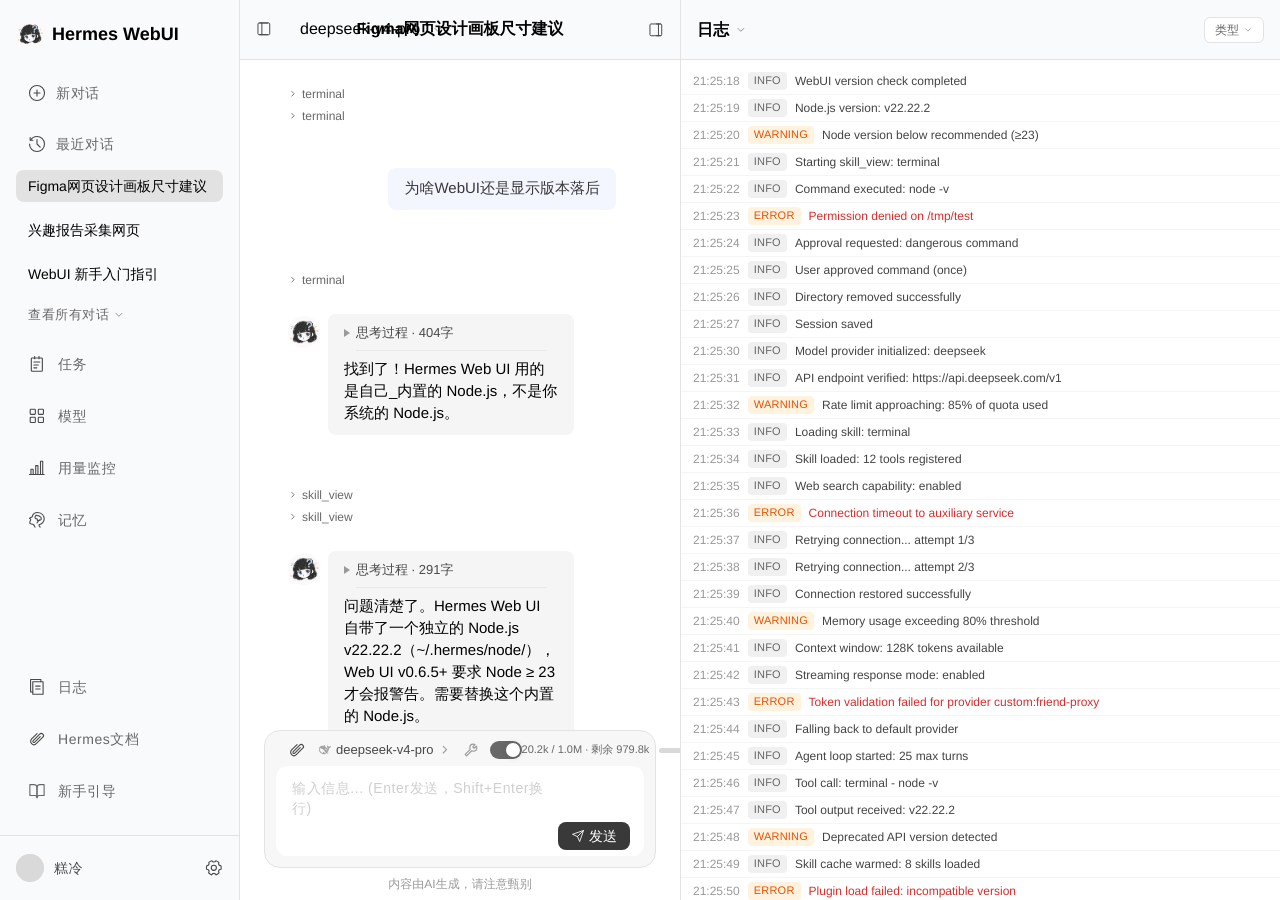
==== commit 13efc029: "模型页面: 卡片+搜索+17模型表格+管理弹窗+添加弹窗+自定义下拉+隐藏key+高级参数" ====
--- a/index.html
+++ b/index.html
@@ -4,7 +4,7 @@
   <meta charset="UTF-8" />
   <meta name="viewport" content="width=device-width, initial-scale=1.0" />
   <title>Hermes WebUI - Figma Pixel</title>
-  <link rel="stylesheet" href="./styles.css?v=2" />
+  <link rel="stylesheet" href="./styles.css?v=3" />
 </head>
 <body>
   <div class="app" data-left="open" data-right="open">
@@ -17,7 +17,7 @@
         <span class="brand">Hermes WebUI</span>
       </div>
 
-      <button class="nav-hit new-chat" data-left-toggle>
+      <button class="nav-hit new-chat" onclick="switchToNewChat()">
         <img src="icon/Frame-6.svg" alt="" />
         <span>新对话</span>
       </button>
@@ -38,7 +38,6 @@
         <li class="recent-item" data-chat="guide">
           <span>WebUI 新手入门指引</span>
         </li>
-        <li class="recent-item"><span>鸣潮3.4前瞻联动夜之城</span></li>
       </ul>
 
       <button class="all-chat">
@@ -48,7 +47,7 @@
 
       <nav class="left-nav" aria-label="主导航">
         <a href="#" class="nav-hit"><img src="icon/Frame-5.svg" alt="" /><span>任务</span></a>
-        <a href="#" class="nav-hit"><img src="icon/Frame-4.svg" alt="" /><span>模型</span></a>
+        <a href="#" class="nav-hit" data-chat="models"><img src="icon/Frame-4.svg" alt="" /><span>模型</span></a>
         <a href="#" class="nav-hit"><img src="icon/Frame-3.svg" alt="" /><span>用量监控</span></a>
         <a href="#" class="nav-hit"><img src="icon/Frame-2.svg" alt="" /><span>记忆</span></a>
       </nav>
@@ -56,6 +55,7 @@
       <nav class="bottom-nav" aria-label="底部导航">
         <a href="#" class="nav-hit"><img src="icon/Frame-1.svg" alt="" /><span>日志</span></a>
         <a href="#" class="nav-hit"><img src="icon/Frame.svg" alt="" /><span>Hermes文档</span></a>
+        <a href="#" class="nav-hit" data-chat="guide"><img src="icon/guide-book.svg" alt="" /><span>新手引导</span></a>
       </nav>
 
       <div class="side-line"></div>
@@ -81,6 +81,9 @@
         <button class="top-icon right-toggle" data-right-toggle aria-label="收起右侧栏">
           <img src="icon/Frame-17.svg" alt="" />
         </button>
+        <div class="models-top-btn" style="display:none;margin-left:auto;padding-right:16px;">
+          <button class="models-add-btn" onclick="openAddModel()" style="position:static;">+ 添加模型</button>
+        </div>
       </header>
 
       <section class="chat-scroll" aria-label="对话消息">
@@ -226,14 +229,27 @@
 
           <article class="chat-row assistant-row file-row">
             <img class="message-avatar" src="icon/source/image.png" alt="" />
-            <div class="file-card">
-              <div class="file-info">
-                <span class="file-name">daily-insight-mockup.html</span>
-                <span class="file-meta">文件1/共1</span>
+            <div class="file-card-wrapper">
+              <div class="file-card">
+                <div class="file-card-top">
+                  <div class="file-info">
+                    <span class="file-name">daily-insight-mockup.html</span>
+                    <span class="file-meta">文件1/共1</span>
+                  </div>
+                  <div class="file-icon">
+                    <img src="icon/html-file-icon.png" alt="HTML 文件" />
+                  </div>
+                </div>
+                <div class="file-card-divider"></div>
                 <span class="file-path">d/GAFA/前端开发/daily-insight-board...</span>
               </div>
-              <div class="file-icon">
-                <img src="icon/html-file-icon.png" alt="HTML 文件" />
+              <div class="file-card-actions">
+                <button class="fca-btn" title="复制"><img src="icon/source/Frame.svg" alt="" /></button>
+                <button class="fca-btn" title="打开文件夹"><img src="icon/source/Frame-1.svg" alt="" /></button>
+                <button class="fca-btn fav-toggle-btn" title="取消收藏" onclick="toggleFileFav(this)">
+                  <img src="icon/source/Frame-3.svg" alt="" />
+                </button>
+                <time>21:25</time>
               </div>
             </div>
           </article>
@@ -272,12 +288,310 @@
               <div class="guide-footer">
                 <span class="guide-progress" id="guide-progress">1/5</span>
                 <div class="guide-btns">
-                  <button class="guide-guide-btn">操作引导</button>
+                  <button class="guide-guide-btn" id="guide-guide-btn" onclick="guideReset()">操作引导</button>
                   <button class="guide-next-btn" id="guide-next-btn" onclick="guideNext()">下一步</button>
                 </div>
               </div>
             </div>
           </article>
+        </div>
+
+        <!-- 对话4: 新对话 -->
+        <div class="chat-page hidden" data-page="newchat">
+          <div class="newchat-greeting">
+            <h1>早上好，糕冷</h1>
+          </div>
+          <div class="task-frameworks">
+            <!-- 任务框架 -->
+            <div class="fw-row">
+              <span class="fw-label">任务框架</span>
+              <div class="fw-pills">
+                <span class="fw-pill active">文献研究</span>
+                <span class="fw-pill">数据处理</span>
+                <span class="fw-pill">网页自动化</span>
+                <span class="fw-pill">脚本开发</span>
+                <span class="fw-pill">创意设计</span>
+              </div>
+            </div>
+            <!-- 身份细分 -->
+            <div class="fw-row">
+              <span class="fw-label">身份细分</span>
+              <div class="fw-pills">
+                <span class="fw-pill">高校教师</span>
+                <span class="fw-pill active">学术研究</span>
+                <span class="fw-pill">法务专员</span>
+                <span class="fw-pill">市场部门</span>
+                <span class="fw-pill">产品经理</span>
+                <span class="fw-pill">设计师</span>
+                <span class="fw-pill">数据分析师</span>
+                <span class="fw-pill">运维工程师</span>
+                <span class="fw-pill">项目经理</span>
+                <span class="fw-pill">内容创作者</span>
+              </div>
+            </div>
+          </div>
+        </div>
+
+        <!-- 对话5: 模型 -->
+        <div class="chat-page hidden" data-page="models">
+          <div class="models-header">
+            <h1>模型</h1>
+            <button class="models-add-btn" onclick="openAddModel()">+ 添加模型</button>
+          </div>
+
+          <!-- 卡片区 -->
+          <div class="models-cards">
+            <div class="mp-card default">
+              <div class="mp-card-head"><span class="mp-provider-name">DeepSeek</span><span class="mp-badge">当前默认</span></div>
+              <div class="mp-row"><span class="mp-label">Provider</span><span class="mp-val">deepseek</span></div>
+              <div class="mp-row"><span class="mp-label">Base URL</span><span class="mp-val">https://api.deepseek.com</span></div>
+              <div class="mp-row"><span class="mp-label">模型列表</span><span class="mp-val">3 个模型</span></div>
+              <div class="mp-tags">
+                <span class="mp-tag active">deepseek-v4-pro 默认</span>
+                <span class="mp-tag">deepseek-v4-flash</span>
+                <span class="mp-tag">deepseek-chat</span>
+              </div>
+              <div class="mp-actions"><a href="#" onclick="openManageModal();return false;">管理</a><a href="#">删除</a></div>
+            </div>
+            <div class="mp-card">
+              <div class="mp-card-head"><span class="mp-provider-name">Google AI Studio</span></div>
+              <div class="mp-row"><span class="mp-label">Provider</span><span class="mp-val">gemini</span></div>
+              <div class="mp-row"><span class="mp-label">Base URL</span><span class="mp-val">https://generativelanguage.googleapis.com</span></div>
+              <div class="mp-row"><span class="mp-label">模型列表</span><span class="mp-val">4 个模型</span></div>
+              <div class="mp-tags">
+                <span class="mp-tag">gemini-3.1-pro</span>
+                <span class="mp-tag">gemini-3-pro</span>
+                <span class="mp-tag">gemini-3-flash</span>
+                <span class="mp-tag">gemini-3.1-flash-lite</span>
+              </div>
+              <div class="mp-actions"><a href="#" onclick="openManageModal();return false;">管理</a><a href="#">删除</a></div>
+            </div>
+            <div class="mp-card">
+              <div class="mp-card-head"><span class="mp-provider-name">OpenAI</span></div>
+              <div class="mp-row"><span class="mp-label">Provider</span><span class="mp-val">openai</span></div>
+              <div class="mp-row"><span class="mp-label">Base URL</span><span class="mp-val">https://api.openai.com</span></div>
+              <div class="mp-row"><span class="mp-label">模型列表</span><span class="mp-val">4 个模型</span></div>
+              <div class="mp-tags">
+                <span class="mp-tag">gpt-5.5/pro</span>
+                <span class="mp-tag">gpt-5.4</span>
+                <span class="mp-tag">gpt-5.3-codex</span>
+                <span class="mp-tag">gpt-image-2</span>
+              </div>
+              <div class="mp-actions"><a href="#" onclick="openManageModal();return false;">管理</a><a href="#">删除</a></div>
+            </div>
+          </div>
+
+          <!-- 搜索筛选栏 -->
+          <div class="models-search-bar">
+            <div class="ms-search-box">
+              <img src="icon/search-icon.svg" alt="" class="ms-search-icon" />
+              <input type="text" placeholder="搜索模型名称，提供商，能力..." />
+            </div>
+            <div class="ms-filter-box" onclick="this.querySelector('.ms-drop').classList.toggle('open')">
+              来源 <img src="icon/chevron-down.svg" alt="" class="ms-chevron" />
+              <div class="ms-drop"><span onclick="event.stopPropagation();filterProvider('all',this)">全部</span><span onclick="event.stopPropagation();filterProvider('OpenAI',this)">OpenAI</span><span onclick="event.stopPropagation();filterProvider('Anthropic',this)">Anthropic</span><span onclick="event.stopPropagation();filterProvider('DeepSeek',this)">DeepSeek</span><span onclick="event.stopPropagation();filterProvider('Google',this)">Google</span><span onclick="event.stopPropagation();filterProvider('Moonshot',this)">Moonshot</span><span onclick="event.stopPropagation();filterProvider('Alibaba',this)">Alibaba</span><span onclick="event.stopPropagation();filterProvider('Tencent',this)">Tencent</span></div>
+            </div>
+            <div class="ms-filter-box" onclick="this.querySelector('.ms-drop').classList.toggle('open')">
+              能力 <img src="icon/chevron-down.svg" alt="" class="ms-chevron" />
+              <div class="ms-drop"><span onclick="event.stopPropagation();filterModels('all',this)">全部</span><span onclick="event.stopPropagation();filterModels('推理',this)">推理</span><span onclick="event.stopPropagation();filterModels('多模态',this)">多模态</span><span onclick="event.stopPropagation();filterModels('性价比',this)">性价比</span></div>
+            </div>
+          </div>
+
+          <!-- 模型表格 -->
+          <div class="models-table">
+          <div class="mt-inner">
+            <div class="mt-header">
+              <span>模型热度</span><span>供应商</span><span>能力</span><span>路径/入口</span><span>价格</span>
+            </div>
+            <div class="mt-row">
+              <span class="mt-hot">gpt-5.3-codex</span>
+              <span class="mt-prov"><img src="icon/openai.svg" alt="" class="mt-logo" /> OpenAI</span>
+              <span class="mt-cap">
+                <span class="mt-stars"><span class="mt-label">推理</span><span class="dot fill"></span><span class="dot fill"></span><span class="dot fill"></span><span class="dot fill"></span><span class="dot empty"></span></span>
+                <span class="mt-stars"><span class="mt-label">多模态</span><span class="dot fill"></span><span class="dot fill"></span><span class="dot fill"></span><span class="dot fill"></span><span class="dot fill"></span></span>
+                <span class="mt-stars"><span class="mt-label">性价比</span><span class="dot fill"></span><span class="dot fill"></span><span class="dot empty"></span><span class="dot empty"></span><span class="dot empty"></span></span>
+              </span>
+              <span class="mt-link"><a href="#">https://platform.openai.com</a></span>
+              <span class="mt-price">输入 $5.00/1M<br/>输出 $30.00/1M</span>
+            </div>
+            <div class="mt-row">
+              <span class="mt-hot">claude-opus-4.8</span>
+              <span class="mt-prov"><img src="icon/Anthropic.svg" alt="" class="mt-logo" /> Anthropic</span>
+              <span class="mt-cap">
+                <span class="mt-stars"><span class="mt-label">推理</span><span class="dot fill"></span><span class="dot fill"></span><span class="dot fill"></span><span class="dot fill"></span><span class="dot fill"></span></span>
+                <span class="mt-stars"><span class="mt-label">多模态</span><span class="dot fill"></span><span class="dot fill"></span><span class="dot fill"></span><span class="dot fill"></span><span class="dot fill"></span></span>
+                <span class="mt-stars"><span class="mt-label">性价比</span><span class="dot fill"></span><span class="dot fill"></span><span class="dot empty"></span><span class="dot empty"></span><span class="dot empty"></span></span>
+              </span>
+              <span class="mt-link"><a href="#">https://console.anthropic.com</a></span>
+              <span class="mt-price">输入 $5.00/1M<br/>输出 $25.00/1M</span>
+            </div>
+            <div class="mt-row">
+              <span class="mt-hot">deepseek-v4-pro</span>
+              <span class="mt-prov"><img src="icon/deepseek-copy-copy-copy.svg" alt="" class="mt-logo" /> DeepSeek</span>
+              <span class="mt-cap">
+                <span class="mt-stars"><span class="mt-label">推理</span><span class="dot fill"></span><span class="dot fill"></span><span class="dot fill"></span><span class="dot fill"></span><span class="dot fill"></span></span>
+                <span class="mt-stars"><span class="mt-label">多模态</span><span class="dot fill"></span><span class="dot empty"></span><span class="dot empty"></span><span class="dot empty"></span><span class="dot empty"></span></span>
+                <span class="mt-stars"><span class="mt-label">性价比</span><span class="dot fill"></span><span class="dot fill"></span><span class="dot fill"></span><span class="dot fill"></span><span class="dot fill"></span></span>
+              </span>
+              <span class="mt-link"><a href="#">https://platform.deepseek.com</a></span>
+              <span class="mt-price">输入 ¥0.025/1M（缓存命中）<br/>输入 ¥3.00/1M（未命中）<br/>输出 ¥6.00/1M</span>
+            </div>
+            <div class="mt-row">
+              <span class="mt-hot">gemini-3.1-pro</span>
+              <span class="mt-prov"><img src="icon/logo_google.svg" alt="" class="mt-logo" /> Google</span>
+              <span class="mt-cap">
+                <span class="mt-stars"><span class="mt-label">推理</span><span class="dot fill"></span><span class="dot fill"></span><span class="dot fill"></span><span class="dot fill"></span><span class="dot empty"></span></span>
+                <span class="mt-stars"><span class="mt-label">多模态</span><span class="dot fill"></span><span class="dot fill"></span><span class="dot fill"></span><span class="dot fill"></span><span class="dot empty"></span></span>
+                <span class="mt-stars"><span class="mt-label">性价比</span><span class="dot fill"></span><span class="dot fill"></span><span class="dot fill"></span><span class="dot fill"></span><span class="dot empty"></span></span>
+              </span>
+              <span class="mt-link"><a href="#">https://aistudio.google.com</a></span>
+              <span class="mt-price">输入 ¥0.02/1M（缓存命中）<br/>输入 ¥1.00/1M（未命中）<br/>输出 ¥2.00/1M</span>
+            </div>
+            <div class="mt-row">
+              <span class="mt-hot">gpt-5.5/pro</span>
+              <span class="mt-prov"><img src="icon/openai.svg" alt="" class="mt-logo" /> OpenAI</span>
+              <span class="mt-cap">
+                <span class="mt-stars"><span class="mt-label">推理</span><span class="dot fill"></span><span class="dot fill"></span><span class="dot fill"></span><span class="dot fill"></span><span class="dot empty"></span></span>
+                <span class="mt-stars"><span class="mt-label">多模态</span><span class="dot fill"></span><span class="dot fill"></span><span class="dot fill"></span><span class="dot fill"></span><span class="dot fill"></span></span>
+                <span class="mt-stars"><span class="mt-label">性价比</span><span class="dot fill"></span><span class="dot fill"></span><span class="dot fill"></span><span class="dot empty"></span><span class="dot empty"></span></span>
+              </span>
+              <span class="mt-link"><a href="#">https://platform.openai.com</a></span>
+              <span class="mt-price">输入 $5.00/1M<br/>输出 $20.00/1M</span>
+            </div>
+            <div class="mt-row">
+              <span class="mt-hot">gpt-5.4</span>
+              <span class="mt-prov"><img src="icon/openai.svg" alt="" class="mt-logo" /> OpenAI</span>
+              <span class="mt-cap">
+                <span class="mt-stars"><span class="mt-label">推理</span><span class="dot fill"></span><span class="dot fill"></span><span class="dot fill"></span><span class="dot empty"></span><span class="dot empty"></span></span>
+                <span class="mt-stars"><span class="mt-label">多模态</span><span class="dot fill"></span><span class="dot fill"></span><span class="dot fill"></span><span class="dot fill"></span><span class="dot empty"></span></span>
+                <span class="mt-stars"><span class="mt-label">性价比</span><span class="dot fill"></span><span class="dot fill"></span><span class="dot fill"></span><span class="dot fill"></span><span class="dot fill"></span></span>
+              </span>
+              <span class="mt-link"><a href="#">https://platform.openai.com</a></span>
+              <span class="mt-price">输入 $0.15/1M<br/>输出 $0.60/1M</span>
+            </div>
+            <div class="mt-row">
+              <span class="mt-hot">gpt-image-2</span>
+              <span class="mt-prov"><img src="icon/openai.svg" alt="" class="mt-logo" /> OpenAI</span>
+              <span class="mt-cap">
+                <span class="mt-stars"><span class="mt-label">推理</span><span class="dot fill"></span><span class="dot fill"></span><span class="dot empty"></span><span class="dot empty"></span><span class="dot empty"></span></span>
+                <span class="mt-stars"><span class="mt-label">多模态</span><span class="dot fill"></span><span class="dot fill"></span><span class="dot fill"></span><span class="dot fill"></span><span class="dot fill"></span></span>
+                <span class="mt-stars"><span class="mt-label">性价比</span><span class="dot fill"></span><span class="dot fill"></span><span class="dot fill"></span><span class="dot empty"></span><span class="dot empty"></span></span>
+              </span>
+              <span class="mt-link"><a href="#">https://platform.openai.com</a></span>
+              <span class="mt-price">输入 $3.00/1M<br/>输出 $12.00/1M</span>
+            </div>
+            <div class="mt-row">
+              <span class="mt-hot">claude-sonnet-5</span>
+              <span class="mt-prov"><img src="icon/Anthropic.svg" alt="" class="mt-logo" /> Anthropic</span>
+              <span class="mt-cap">
+                <span class="mt-stars"><span class="mt-label">推理</span><span class="dot fill"></span><span class="dot fill"></span><span class="dot fill"></span><span class="dot fill"></span><span class="dot empty"></span></span>
+                <span class="mt-stars"><span class="mt-label">多模态</span><span class="dot fill"></span><span class="dot fill"></span><span class="dot fill"></span><span class="dot fill"></span><span class="dot empty"></span></span>
+                <span class="mt-stars"><span class="mt-label">性价比</span><span class="dot fill"></span><span class="dot fill"></span><span class="dot fill"></span><span class="dot fill"></span><span class="dot empty"></span></span>
+              </span>
+              <span class="mt-link"><a href="#">https://console.anthropic.com</a></span>
+              <span class="mt-price">输入 $3.00/1M<br/>输出 $15.00/1M</span>
+            </div>
+            <div class="mt-row">
+              <span class="mt-hot">claude-haiku-5</span>
+              <span class="mt-prov"><img src="icon/Anthropic.svg" alt="" class="mt-logo" /> Anthropic</span>
+              <span class="mt-cap">
+                <span class="mt-stars"><span class="mt-label">推理</span><span class="dot fill"></span><span class="dot fill"></span><span class="dot fill"></span><span class="dot empty"></span><span class="dot empty"></span></span>
+                <span class="mt-stars"><span class="mt-label">多模态</span><span class="dot fill"></span><span class="dot fill"></span><span class="dot fill"></span><span class="dot empty"></span><span class="dot empty"></span></span>
+                <span class="mt-stars"><span class="mt-label">性价比</span><span class="dot fill"></span><span class="dot fill"></span><span class="dot fill"></span><span class="dot empty"></span><span class="dot empty"></span></span>
+              </span>
+              <span class="mt-link"><a href="#">https://console.anthropic.com</a></span>
+              <span class="mt-price">输入 $0.80/1M<br/>输出 $4.00/1M</span>
+            </div>
+            <div class="mt-row">
+              <span class="mt-hot">gemini-3.5-flash</span>
+              <span class="mt-prov"><img src="icon/logo_google.svg" alt="" class="mt-logo" /> Google</span>
+              <span class="mt-cap">
+                <span class="mt-stars"><span class="mt-label">推理</span><span class="dot fill"></span><span class="dot fill"></span><span class="dot fill"></span><span class="dot empty"></span><span class="dot empty"></span></span>
+                <span class="mt-stars"><span class="mt-label">多模态</span><span class="dot fill"></span><span class="dot fill"></span><span class="dot fill"></span><span class="dot fill"></span><span class="dot empty"></span></span>
+                <span class="mt-stars"><span class="mt-label">性价比</span><span class="dot fill"></span><span class="dot fill"></span><span class="dot fill"></span><span class="dot empty"></span><span class="dot empty"></span></span>
+              </span>
+              <span class="mt-link"><a href="#">https://aistudio.google.com</a></span>
+              <span class="mt-price">输入 $0.15/1M<br/>输出 $0.60/1M</span>
+            </div>
+            <div class="mt-row">
+              <span class="mt-hot">gemini-3.5-pro</span>
+              <span class="mt-prov"><img src="icon/logo_google.svg" alt="" class="mt-logo" /> Google</span>
+              <span class="mt-cap">
+                <span class="mt-stars"><span class="mt-label">推理</span><span class="dot fill"></span><span class="dot fill"></span><span class="dot fill"></span><span class="dot fill"></span><span class="dot fill"></span></span>
+                <span class="mt-stars"><span class="mt-label">多模态</span><span class="dot fill"></span><span class="dot fill"></span><span class="dot fill"></span><span class="dot fill"></span><span class="dot fill"></span></span>
+                <span class="mt-stars"><span class="mt-label">性价比</span><span class="dot fill"></span><span class="dot fill"></span><span class="dot empty"></span><span class="dot empty"></span><span class="dot empty"></span></span>
+              </span>
+              <span class="mt-link"><a href="#">https://aistudio.google.com</a></span>
+              <span class="mt-price">输入 $1.25/1M<br/>输出 $5.00/1M</span>
+            </div>
+            <div class="mt-row">
+              <span class="mt-hot">deepseek-v4-flash</span>
+              <span class="mt-prov"><img src="icon/deepseek-copy-copy-copy.svg" alt="" class="mt-logo" /> DeepSeek</span>
+              <span class="mt-cap">
+                <span class="mt-stars"><span class="mt-label">推理</span><span class="dot fill"></span><span class="dot fill"></span><span class="dot fill"></span><span class="dot fill"></span><span class="dot fill"></span></span>
+                <span class="mt-stars"><span class="mt-label">多模态</span><span class="dot fill"></span><span class="dot empty"></span><span class="dot empty"></span><span class="dot empty"></span><span class="dot empty"></span></span>
+                <span class="mt-stars"><span class="mt-label">性价比</span><span class="dot fill"></span><span class="dot fill"></span><span class="dot fill"></span><span class="dot fill"></span><span class="dot fill"></span></span>
+              </span>
+              <span class="mt-link"><a href="#">https://platform.deepseek.com</a></span>
+              <span class="mt-price">输入 ¥1.00/1M<br/>输出 ¥4.00/1M</span>
+            </div>
+            <div class="mt-row">
+              <span class="mt-hot">kimi-2.6</span>
+              <span class="mt-prov"><img src="icon/Kimi.svg" alt="" class="mt-logo" /> Moonshot</span>
+              <span class="mt-cap">
+                <span class="mt-stars"><span class="mt-label">推理</span><span class="dot fill"></span><span class="dot fill"></span><span class="dot fill"></span><span class="dot empty"></span><span class="dot empty"></span></span>
+                <span class="mt-stars"><span class="mt-label">多模态</span><span class="dot fill"></span><span class="dot fill"></span><span class="dot empty"></span><span class="dot empty"></span><span class="dot empty"></span></span>
+                <span class="mt-stars"><span class="mt-label">性价比</span><span class="dot fill"></span><span class="dot fill"></span><span class="dot fill"></span><span class="dot fill"></span><span class="dot fill"></span></span>
+              </span>
+              <span class="mt-link"><a href="#">https://platform.moonshot.cn</a></span>
+              <span class="mt-price">输入 ¥0.50/1M<br/>输出 ¥1.50/1M</span>
+            </div>
+            <div class="mt-row">
+              <span class="mt-hot">qwen3.1-max</span>
+              <span class="mt-prov"><img src="icon/Tongyi-Qianwen.svg" alt="" class="mt-logo" /> Alibaba</span>
+              <span class="mt-cap">
+                <span class="mt-stars"><span class="mt-label">推理</span><span class="dot fill"></span><span class="dot fill"></span><span class="dot fill"></span><span class="dot fill"></span><span class="dot empty"></span></span>
+                <span class="mt-stars"><span class="mt-label">多模态</span><span class="dot fill"></span><span class="dot fill"></span><span class="dot fill"></span><span class="dot empty"></span><span class="dot empty"></span></span>
+                <span class="mt-stars"><span class="mt-label">性价比</span><span class="dot fill"></span><span class="dot fill"></span><span class="dot fill"></span><span class="dot fill"></span><span class="dot empty"></span></span>
+              </span>
+              <span class="mt-link"><a href="#">https://dashscope.aliyun.com</a></span>
+              <span class="mt-price">输入 ¥10.00/1M<br/>输出 ¥40.00/1M</span>
+            </div>
+            <div class="mt-row">
+              <span class="mt-hot">qwen3.1-plus</span>
+              <span class="mt-prov"><img src="icon/Tongyi-Qianwen.svg" alt="" class="mt-logo" /> Alibaba</span>
+              <span class="mt-cap">
+                <span class="mt-stars"><span class="mt-label">推理</span><span class="dot fill"></span><span class="dot fill"></span><span class="dot fill"></span><span class="dot empty"></span><span class="dot empty"></span></span>
+                <span class="mt-stars"><span class="mt-label">多模态</span><span class="dot fill"></span><span class="dot fill"></span><span class="dot fill"></span><span class="dot empty"></span><span class="dot empty"></span></span>
+                <span class="mt-stars"><span class="mt-label">性价比</span><span class="dot fill"></span><span class="dot fill"></span><span class="dot fill"></span><span class="dot fill"></span><span class="dot fill"></span></span>
+              </span>
+              <span class="mt-link"><a href="#">https://dashscope.aliyun.com</a></span>
+              <span class="mt-price">输入 ¥0.80/1M<br/>输出 ¥2.00/1M</span>
+            </div>
+            <div class="mt-row">
+              <span class="mt-hot">hunyuan-turbo</span>
+              <span class="mt-prov"><img src="icon/腾讯混元.svg" alt="" class="mt-logo" /> Tencent</span>
+              <span class="mt-cap">
+                <span class="mt-stars"><span class="mt-label">推理</span><span class="dot fill"></span><span class="dot fill"></span><span class="dot empty"></span><span class="dot empty"></span><span class="dot empty"></span></span>
+                <span class="mt-stars"><span class="mt-label">多模态</span><span class="dot fill"></span><span class="dot fill"></span><span class="dot fill"></span><span class="dot empty"></span><span class="dot empty"></span></span>
+                <span class="mt-stars"><span class="mt-label">性价比</span><span class="dot fill"></span><span class="dot fill"></span><span class="dot fill"></span><span class="dot fill"></span><span class="dot empty"></span></span>
+              </span>
+              <span class="mt-link"><a href="#">https://cloud.tencent.com</a></span>
+              <span class="mt-price">输入 ¥1.00/1M<br/>输出 ¥4.00/1M</span>
+            </div>
+            <div class="mt-row">
+              <span class="mt-hot">claude-opus-5</span>
+              <span class="mt-prov"><img src="icon/Anthropic.svg" alt="" class="mt-logo" /> Anthropic</span>
+              <span class="mt-cap">
+                <span class="mt-stars"><span class="mt-label">推理</span><span class="dot fill"></span><span class="dot fill"></span><span class="dot fill"></span><span class="dot fill"></span><span class="dot fill"></span></span>
+                <span class="mt-stars"><span class="mt-label">多模态</span><span class="dot fill"></span><span class="dot fill"></span><span class="dot empty"></span><span class="dot empty"></span><span class="dot empty"></span></span>
+                <span class="mt-stars"><span class="mt-label">性价比</span><span class="dot fill"></span><span class="dot fill"></span><span class="dot empty"></span><span class="dot empty"></span><span class="dot empty"></span></span>
+              </span>
+              <span class="mt-link"><a href="#">https://console.anthropic.com</a></span>
+              <span class="mt-price">输入 $15.00/1M<br/>输出 $75.00/1M</span>
+            </div>
+          </div>
+          </div>
         </div>
       </div>
       </section>
@@ -298,7 +612,7 @@
             </label>
           </div>
           <div class="usage-group">
-            <span>20.2k / 1.0M  ·  剩余 979.8k</span>
+            <span class="usage-text">20.2k / 1.0M  ·  剩余 979.8k</span>
             <b></b>
           </div>
         </div>
@@ -310,6 +624,11 @@
           </button>
         </div>
       </section>
+
+      <!-- AI 免责挡板（隐形阻挡） -->
+      <div class="disclaimer-bar"></div>
+      <!-- AI 免责文字 -->
+      <div class="disclaimer-text">内容由AI生成，请注意甄别</div>
     </main>
 
     <!-- =============== 右栏 =============== -->
@@ -421,7 +740,7 @@
             </div>
           </div>
         </div>
-        <div class="file-path-bar" data-right-view="file">
+        <div class="file-path-bar hidden" data-right-view="file">
           <span class="file-path-text" title="d/GAFA/前端开发/daily-insight-board-mockup.html">d/GAFA/前端开发/daily-insight-board-mockup.html</span>
           <button class="file-path-btn" onclick="navigator.clipboard.writeText('d/GAFA/前端开发/daily-insight-board-mockup.html')" title="复制路径"><img src="icon/copy.svg" alt="" /></button>
           <button class="file-path-btn" title="打开文件夹"><img src="icon/folder-open.svg" alt="" /></button>
@@ -533,15 +852,200 @@
             </div>
           </div>
         </div>
-        <div class="file-path-bar" data-right-view="file">
+        <div class="file-path-bar hidden" data-right-view="file">
           <span class="file-path-text" title="d/GAFA/前端开发/daily-insight-board-mockup.html">d/GAFA/前端开发/daily-insight-board-mockup.html</span>
           <button class="file-path-btn" onclick="navigator.clipboard.writeText('d/GAFA/前端开发/daily-insight-board-mockup.html')" title="复制路径"><img src="icon/copy.svg" alt="" /></button>
           <button class="file-path-btn" title="打开文件夹"><img src="icon/folder-open.svg" alt="" /></button>
         </div>
       </div>
+
+      <!-- 日志面板 (新对话) -->
+      <div class="right-page hidden" data-right-page="newchat">
+        <header class="right-header">
+          <div class="right-view-switch">
+            <button class="view-switch-btn" onclick="this.parentElement.classList.toggle('open')">
+              <span class="view-switch-label">日志</span>
+              <img src="icon/Frame-20.svg" alt="" />
+            </button>
+            <div class="view-switch-menu">
+              <button class="view-switch-item active" onclick="switchRightView('log', this)">日志</button>
+              <button class="view-switch-item" onclick="switchRightView('file', this)">文件查看</button>
+            </div>
+          </div>
+          <div class="log-filter-dropdown">
+            <button class="log-filter-btn" onclick="this.parentElement.classList.toggle('open')">
+              <span class="filter-label">类型</span>
+              <img src="icon/Frame-20.svg" alt="" />
+            </button>
+            <div class="log-filter-menu">
+              <button class="log-filter-item active" onclick="filterLogs('all', this)">全部</button>
+              <button class="log-filter-item" onclick="filterLogs('safe', this)">安全</button>
+              <button class="log-filter-item" onclick="filterLogs('danger', this)">危险报错</button>
+            </div>
+          </div>
+        </header>
+        <div class="log-list" data-right-view="log">
+          <div class="log-item"><time>09:15:01</time><span class="log-tag info">INFO</span><span class="log-text">新对话已创建</span></div>
+          <div class="log-item"><time>09:15:02</time><span class="log-tag info">INFO</span><span class="log-text">上下文窗口: 128K tokens 可用</span></div>
+          <div class="log-item"><time>09:15:03</time><span class="log-tag info">INFO</span><span class="log-text">模型: deepseek-v4-pro 已就绪</span></div>
+          <div class="log-item"><time>09:15:04</time><span class="log-tag info">INFO</span><span class="log-text">等待用户输入...</span></div>
+        </div>
+        <div class="log-list hidden" data-right-view="file" style="flex:1 1 auto;min-height:0;"></div>
+      </div>
     </aside>
   </div>
 
   <script src="./script.js"></script>
+
+  <!-- 添加模型弹窗 -->
+  <div class="modal-overlay" id="add-model-modal">
+    <div class="modal-box" onclick="event.stopPropagation()">
+      <div class="modal-header">
+        <h3>添加模型</h3>
+        <button class="modal-close" onclick="closeAddModel()">×</button>
+      </div>
+      <div class="modal-tabs">
+        <button class="mtab active" onclick="switchAddMode(this)">预设</button>
+        <button class="mtab" onclick="switchAddMode(this)">自定义</button>
+      </div>
+      <!-- 预设模式 -->
+      <div class="modal-body" id="preset-body">
+        <div class="modal-field">
+          <label>提供商</label>
+          <div class="custom-select" id="custom-provider">
+            <div class="cs-trigger" onclick="this.parentElement.classList.toggle('open')">
+              <span class="cs-text">请选择</span>
+              <img src="data:image/svg+xml,%3Csvg width='29' height='29' viewBox='0 0 29 29' fill='none' xmlns='http://www.w3.org/2000/svg'%3E%3Cpath d='M21.3331 10.6667L14.222 17.7779L7.11084 10.6667' stroke='%23484848' stroke-width='1.33333' stroke-linecap='round' stroke-linejoin='round'/%3E%3C/svg%3E" alt="" class="cs-arrow" />
+            </div>
+            <div class="cs-drop" onclick="event.stopPropagation()">
+              <div class="cs-option" data-value="openai" onclick="selectProvider(this)"><img src="icon/openai.svg" alt="" class="cs-icon" /> OpenAI</div>
+              <div class="cs-option" data-value="anthropic" onclick="selectProvider(this)"><img src="icon/Anthropic.svg" alt="" class="cs-icon" /> Anthropic</div>
+              <div class="cs-option" data-value="deepseek" onclick="selectProvider(this)"><img src="icon/deepseek-copy-copy-copy.svg" alt="" class="cs-icon" /> DeepSeek</div>
+              <div class="cs-option" data-value="google" onclick="selectProvider(this)"><img src="icon/logo_google.svg" alt="" class="cs-icon" /> Google</div>
+              <div class="cs-option" data-value="moonshot" onclick="selectProvider(this)"><img src="icon/Kimi.svg" alt="" class="cs-icon" /> Moonshot</div>
+              <div class="cs-option" data-value="alibaba" onclick="selectProvider(this)"><img src="icon/Tongyi-Qianwen.svg" alt="" class="cs-icon" /> Alibaba</div>
+              <div class="cs-option" data-value="tencent" onclick="selectProvider(this)"><img src="icon/腾讯混元.svg" alt="" class="cs-icon" /> Tencent</div>
+            </div>
+          </div>
+        </div>
+        <div class="modal-field">
+          <label>API Key</label>
+          <input type="password" placeholder="输入 API Key..." />
+        </div>
+        <div class="modal-field">
+          <label>默认模型</label>
+          <div class="custom-select" id="custom-model">
+            <div class="cs-trigger" onclick="this.parentElement.classList.toggle('open')">
+              <span class="cs-text">请先选择提供商</span>
+              <img src="data:image/svg+xml,%3Csvg width='29' height='29' viewBox='0 0 29 29' fill='none' xmlns='http://www.w3.org/2000/svg'%3E%3Cpath d='M21.3331 10.6667L14.222 17.7779L7.11084 10.6667' stroke='%23484848' stroke-width='1.33333' stroke-linecap='round' stroke-linejoin='round'/%3E%3C/svg%3E" alt="" class="cs-arrow" />
+            </div>
+            <div class="cs-drop" id="custom-model-drop" onclick="event.stopPropagation()"></div>
+          </div>
+        </div>
+      </div>
+      <!-- 自定义模式 -->
+      <div class="modal-body hidden" id="custom-body" style="display:none;">
+        <div class="modal-field">
+          <label>名称</label>
+          <input type="text" placeholder="根据 Base URL 自动生成" />
+        </div>
+        <div class="modal-field">
+          <label>Base URL</label>
+          <input type="text" value="https://api.deepseek.com" />
+        </div>
+        <div class="modal-field">
+          <label>API Key</label>
+          <input type="password" placeholder="sk-..." />
+        </div>
+        <div class="modal-field">
+          <label>默认模型</label>
+          <div class="custom-select" id="custom-model2">
+            <div class="cs-trigger" onclick="this.parentElement.classList.toggle('open')">
+              <span class="cs-text">请先输入 API Key</span>
+              <img src="data:image/svg+xml,%3Csvg width='29' height='29' viewBox='0 0 29 29' fill='none' xmlns='http://www.w3.org/2000/svg'%3E%3Cpath d='M21.3331 10.6667L14.222 17.7779L7.11084 10.6667' stroke='%23484848' stroke-width='1.33333' stroke-linecap='round' stroke-linejoin='round'/%3E%3C/svg%3E" alt="" class="cs-arrow" />
+            </div>
+            <div class="cs-drop" onclick="event.stopPropagation()"></div>
+          </div>
+        </div>
+        <div class="modal-field">
+          <label>上下文长度</label>
+          <input type="text" placeholder="例如 256000（可选）" />
+        </div>
+        <div class="modal-field">
+          <label>HTTP 标头</label>
+          <input type="text" placeholder="输入 JSON 格式的额外 HTTP 标头（可选）" />
+        </div>
+      </div>
+      <div class="modal-footer">
+        <button class="modal-cancel" onclick="closeAddModel()">取消</button>
+        <button class="modal-submit">确认添加</button>
+      </div>
+    </div>
+  </div>
+
+  <!-- 模型管理弹窗 -->
+  <div class="modal-overlay" id="manage-model-modal">
+    <div class="modal-box" onclick="event.stopPropagation()">
+      <div class="modal-header">
+        <h3>模型管理</h3>
+        <button class="modal-close" onclick="closeManageModal()">×</button>
+      </div>
+      <div class="modal-body">
+        <div class="modal-field">
+          <label>Base URL</label>
+          <input type="text" value="https://api.deepseek.com" />
+        </div>
+        <div class="modal-field">
+          <label>提供商</label>
+          <div class="cs-trigger static">
+            <img src="icon/deepseek-copy-copy-copy.svg" alt="" class="cs-selected-icon" style="width:20px;height:20px;" />
+            <span class="cs-text selected">深度求索/DeepSeek</span>
+          </div>
+        </div>
+        <div class="modal-field">
+          <label>API Key</label>
+          <div class="key-input-wrap">
+            <input type="text" value="sk-d68bd***********************1141" readonly id="mgmt-key" />
+            <button class="key-toggle" onclick="toggleKeyIcon('mgmt-key',this)" title="显示/隐藏">
+              <img src="icon/eye-off.svg" alt="" class="key-toggle-icon" />
+            </button>
+          </div>
+        </div>
+        <div class="modal-field">
+          <label>默认模型</label>
+          <div class="custom-select">
+            <div class="cs-trigger" onclick="this.parentElement.classList.toggle('open')">
+              <span class="cs-text selected">deepseek-v4-pro</span>
+              <img src="data:image/svg+xml,%3Csvg width='29' height='29' viewBox='0 0 29 29' fill='none' xmlns='http://www.w3.org/2000/svg'%3E%3Cpath d='M21.3331 10.6667L14.222 17.7779L7.11084 10.6667' stroke='%23484848' stroke-width='1.33333' stroke-linecap='round' stroke-linejoin='round'/%3E%3C/svg%3E" alt="" class="cs-arrow" />
+            </div>
+            <div class="cs-drop" onclick="event.stopPropagation()">
+              <div class="cs-option" onclick="selectOption(this)">deepseek-v4-pro</div>
+              <div class="cs-option" onclick="selectOption(this)">deepseek-v4-flash</div>
+            </div>
+          </div>
+        </div>
+        <!-- 高级参数 -->
+        <div class="modal-field">
+          <div class="advanced-toggle" onclick="this.parentElement.classList.toggle('expanded')">
+            <span>高级参数</span><img src="icon/chevron-down.svg" alt="" class="adv-arrow" />
+          </div>
+          <div class="advanced-body">
+            <div class="modal-field">
+              <label>上下文长度</label>
+              <input type="text" placeholder="例如 256000（可选）" />
+            </div>
+            <div class="modal-field">
+              <label>HTTP 标头</label>
+              <input type="text" placeholder='{"Authorization":"Bearer xxx"}' />
+            </div>
+          </div>
+        </div>
+      </div>
+      <div class="modal-footer">
+        <button class="modal-cancel" onclick="closeManageModal()">取消</button>
+        <button class="modal-submit" onclick="closeManageModal()">保存</button>
+      </div>
+    </div>
+  </div>
 </body>
 </html>
--- a/styles.css
+++ b/styles.css
@@ -18,7 +18,7 @@
   --top-h: 60px;
 
   /* 中间内容区最大宽度：按工作区宽度自适应 */
-  --chat-max: min(85%, 920px);
+  --chat-max: min(calc(100% - 48px), 920px);
   --bubble-max: min(90%, 720px);
 
   /* ---------- 颜色 ---------- */
@@ -105,13 +105,13 @@
   display: flex;
   align-items: center;
   gap: 8px;
-  padding: 20px 16px 0;
-  height: 46px;
-}
-.icon-logo { width: 24px; height: 24px; flex: 0 0 24px; }
+  padding: 18px 16px 0;
+  height: 50px;
+}
+.icon-logo { width: 28px; height: 28px; flex: 0 0 28px; }
 .brand {
-  font-size: 16px;
-  line-height: 22px;
+  font-size: 18px;
+  line-height: 24px;
   font-weight: 700;
   color: #000;
   white-space: nowrap;
@@ -121,8 +121,8 @@
 
 /* ----- 新对话按钮 ----- */
 .new-chat {
-  margin: 26px 16px 0;
-  display: inline-flex;
+  margin: 22px 16px 0;
+  display: flex;
   align-items: center;
   gap: 10px;
   color: var(--muted);
@@ -130,7 +130,13 @@
   line-height: 18px;
   font-weight: 500;
   letter-spacing: .04em;
-  width: fit-content;
+  width: calc(100% - 32px);
+  padding: 12px 12px;
+  border-radius: 8px;
+}
+.new-chat.active {
+  color: #000;
+  background: rgba(221, 221, 221, 0.64);
 }
 .new-chat img { width: 18px; height: 18px; flex: 0 0 18px; }
 
@@ -140,12 +146,13 @@
   align-items: center;
   gap: 10px;
   margin: 20px 16px 0;
+  padding-left: 12px;
 }
 .recent-icon { width: 18px; height: 18px; flex: 0 0 18px; }
 .recent-title {
   color: var(--muted);
   font-size: 14px;
-  line-height: 18px;
+  line-height: 20px;
   font-weight: 500;
   letter-spacing: .04em;
   white-space: nowrap;
@@ -153,22 +160,23 @@
 
 /* ----- 最近对话列表 ----- */
 .recent-list {
-  margin: 10px 12px 0;
+  margin: 16px 16px 0;
   display: flex;
   flex-direction: column;
-  gap: 6px;
+  gap: 12px;
 }
 .recent-item {
   position: relative;
   height: 32px;
   display: flex;
   align-items: center;
-  padding: 0 10px;
+  padding: 0 12px;
   border-radius: 8px;
+  cursor: pointer;
 }
 .recent-item span {
-  font-size: 13px;
-  line-height: 18px;
+  font-size: 14px;
+  line-height: 20px;
   font-weight: 400;
   color: #000;
   white-space: nowrap;
@@ -189,7 +197,8 @@
   display: inline-flex;
   align-items: center;
   gap: 4px;
-  margin: 6px 16px 0;
+  margin: 16px 16px 0;
+  padding-left: 12px;
   color: var(--muted);
   font-size: 13px;
   line-height: 18px;
@@ -205,7 +214,7 @@
   margin: 20px 16px 0;
   display: flex;
   flex-direction: column;
-  gap: 18px;
+  gap: 12px;
 }
 .left-nav .nav-hit {
   height: 22px;
@@ -217,16 +226,23 @@
   line-height: 22px;
   font-weight: 500;
   letter-spacing: .04em;
+  padding: 20px 12px;
+  border-radius: 8px;
 }
 .left-nav .nav-hit img { width: 18px; height: 18px; flex: 0 0 18px; }
-.left-nav .nav-hit span { white-space: nowrap; }
+.left-nav .nav-hit.active,
+.bottom-nav .nav-hit.active {
+  background: rgba(221, 221, 221, 0.64);
+  border-radius: 8px;
+  color: #000;
+}
 
 /* 分隔线与用户区 —— 推到底部 */
 .bottom-nav {
   margin: auto 16px 0;
   display: flex;
   flex-direction: column;
-  gap: 18px;
+  gap: 12px;
 }
 .bottom-nav .nav-hit {
   height: 22px;
@@ -238,6 +254,8 @@
   line-height: 22px;
   font-weight: 500;
   letter-spacing: .04em;
+  padding: 20px 12px;
+  border-radius: 8px;
 }
 .bottom-nav .nav-hit img { width: 18px; height: 18px; flex: 0 0 18px; }
 .bottom-nav .nav-hit span { white-space: nowrap; }
@@ -358,8 +376,10 @@
   min-height: 0;
   overflow-y: auto;
   overflow-x: hidden;
-  padding: 12px 0 16px;
+  padding: 24px 0 180px;
   scroll-behavior: smooth;
+  display: flex;
+  flex-direction: column;
 }
 .chat-scroll::-webkit-scrollbar { width: 6px; }
 .chat-scroll::-webkit-scrollbar-thumb {
@@ -377,10 +397,11 @@
   display: flex;
   flex-direction: column;
   gap: 16px;
+  flex: 1;
 }
 .chat-page {
   display: block;
-  padding-bottom: 16px;
+  padding-bottom: 36px;
   width: 100%;
 }
 .chat-page > * {
@@ -463,15 +484,16 @@
   max-width: var(--bubble-max);
   border-radius: 8px;
   padding: 10px 16px;
-  font-size: 14px;
-  line-height: 20px;
+  font-size: 15px;
+  line-height: 22px;
   font-weight: 400;
   letter-spacing: 0;
+  cursor: text;
 }
 .chat-bubble p {
   margin: 0;
-  font-size: 14px;
-  line-height: 20px;
+  font-size: 15px;
+  line-height: 22px;
   font-weight: 400;
   letter-spacing: 0;
   color: #000;
@@ -531,7 +553,7 @@
   opacity: 0;
   transition: opacity .15s ease;
 }
-.message-actions img { width: 14px; height: 14px; }
+.message-actions img { width: 14px; height: 14px; cursor: pointer; }
 
 /* 消息底部：操作图标 + 时间在气泡下方同一行 */
 .message-footer {
@@ -561,24 +583,31 @@
 }
 .file-card {
   display: flex;
-  align-items: center;
+  flex-direction: column;
+  gap: 0;
+  background: #f5f5f5;
+  border-radius: 12px;
+  padding: 14px 18px 10px;
+  max-width: 448px;
+  width: 100%;
+}
+.file-card-top {
+  display: flex;
+  align-items: flex-start;
   justify-content: space-between;
   gap: 16px;
-  background: #f5f5f5;
-  border-radius: 12px;
-  padding: 14px 18px;
-  max-width: 334px;
-  width: 100%;
 }
 .file-info {
   display: flex;
   flex-direction: column;
   gap: 4px;
+  flex: 1;
+  min-width: 0;
 }
 .file-name {
   font-size: 14px;
   line-height: 20px;
-  font-weight: 500;
+  font-weight: 600;
   color: #000;
 }
 .file-meta {
@@ -586,17 +615,51 @@
   line-height: 16px;
   color: #999;
 }
+.file-card-divider {
+  height: 1px;
+  background: #e0e0e0;
+  margin: 10px 0;
+}
 .file-path {
   font-size: 12px;
   line-height: 16px;
-  color: #bbb;
+  color: #999;
+  font-family: var(--font);
+  white-space: nowrap;
+  overflow: hidden;
+  text-overflow: ellipsis;
+}
+.file-card-actions {
+  display: flex;
+  align-items: center;
+  gap: 10px;
+  margin-top: 8px;
+  padding-left: 18px;
+  opacity: 0;
+  transition: opacity .15s ease;
+}
+.file-card-wrapper:hover .file-card-actions {
+  opacity: 1;
+}
+.fca-btn {
+  display: inline-flex;
+  align-items: center;
+  border: 0;
+  background: transparent;
+  cursor: pointer;
+  padding: 0;
+}
+.fca-btn img {
+  width: 14px;
+  height: 14px;
+}
+.file-card-actions time {
+  font-size: 12px;
+  line-height: 12px;
+  font-weight: 500;
+  color: #999;
 }
 .file-icon {
-  width: 48px;
-  height: 64px;
-  display: flex;
-  align-items: center;
-  justify-content: center;
   flex-shrink: 0;
 }
 .file-icon img {
@@ -604,7 +667,31 @@
   height: 64px;
 }
 
-/* 自定义滚动条（浅色、不喧宾夺主） */
+/* AI 免责挡板 */
+.disclaimer-bar {
+  position: absolute;
+  bottom: 0;
+  left: 0;
+  right: 0;
+  margin: 0 auto;
+  width: 100%;
+  max-width: var(--chat-max);
+  height: 40px;
+  background: #fff;
+  z-index: 5;
+}
+.disclaimer-text {
+  position: absolute;
+  bottom: 4px;
+  left: 50%;
+  transform: translateX(-50%);
+  font-size: 12px;
+  line-height: 16px;
+  color: #999;
+  z-index: 15;
+  white-space: nowrap;
+  padding: 4px 0;
+}
 .chat-scroll::-webkit-scrollbar { width: 6px; }
 .chat-scroll::-webkit-scrollbar-thumb {
   background: rgba(0, 0, 0, 0.1);
@@ -629,12 +716,16 @@
      进度条 Rectangle 535: w:85.33, h:7.11, borderRadius:176px, fill:#D9D9D9
 ================================================================ */
 .composer-box {
-  flex: 0 0 auto;
+  position: absolute;
+  bottom: 32px;
+  left: 0;
+  right: 0;
   width: 100%;
   max-width: var(--chat-max);
-  margin: 0 auto 16px;
+  margin: 0 auto;
   padding: 12px;
-  position: relative;
+  z-index: 10;
+  transition: max-width .3s ease;
 }
 .composer-bg {
   position: absolute;
@@ -653,7 +744,7 @@
   display: flex;
   align-items: center;
   justify-content: space-between;
-  height: 24px;
+  height: 16px;
   padding: 0 12px;
 }
 .toolbar-left {
@@ -692,7 +783,7 @@
   text-align: left;
   white-space: nowrap;
 }
-.model-select img { width: 14px; height: 14px; }
+.model-select img { width: 14px; height: 14px; filter: grayscale(1); opacity: 0.6; }
 .switch-label {
   display: flex;
   align-items: center;
@@ -739,8 +830,8 @@
 }
 .switch {
   position: relative;
-  width: 43px;
-  height: 22px;
+  width: 32px;
+  height: 18px;
   border-radius: 99px;
   background: #c4c4c4;
   display: block;
@@ -752,8 +843,8 @@
   position: absolute;
   left: 2px;
   top: 2px;
-  width: 18px;
-  height: 18px;
+  width: 14px;
+  height: 14px;
   border-radius: 50%;
   background: #fff;
   box-shadow: 0 0 7px rgba(0, 0, 0, .15);
@@ -813,7 +904,7 @@
   color: #000;
   font-size: 14px;
   line-height: 20px;
-  font-weight: 500;
+  font-weight: 400;
   letter-spacing: .04em;
   overflow: hidden;
 }
@@ -834,13 +925,13 @@
   align-items: center;
   justify-content: center;
   gap: 4px;
-  font-size: 12px;
-  line-height: 16px;
+  font-size: 14px;
+  line-height: 20px;
   font-weight: 500;
   letter-spacing: 0;
   z-index: 3;
 }
-.send-btn img { width: 16px; height: 16px; }
+.send-btn img { width: 14px; height: 14px; }
 
 /* ================================================================
    右栏页面切换
@@ -1012,7 +1103,7 @@
   padding: 4px 12px;
   font-size: 12px;
   line-height: 18px;
-  font-family: "SF Mono", "Consolas", "Courier New", monospace;
+  font-family: var(--font);
   border-bottom: 1px solid #f5f5f5;
   white-space: nowrap;
 }
@@ -1366,6 +1457,8 @@
   display: flex;
   align-items: center;
   gap: 8px;
+  padding-bottom: 12px;
+  border-bottom: 1px solid #e3e3e3;
 }
 .guide-card-icon {
   width: 18px;
@@ -1400,14 +1493,14 @@
   transition: background .2s ease;
 }
 .guide-step.active {
+  background: #fff;
+}
+.guide-step.active .step-num {
   background: #f57f17;
-}
-.guide-step.active .step-num {
-  background: #fff;
+  color: #fff;
+}
+.guide-step.active .step-text {
   color: #f57f17;
-}
-.guide-step.active .step-text {
-  color: #fff;
 }
 .step-num {
   width: 22px;
@@ -1508,7 +1601,7 @@
   font-size: 12px;
   line-height: 18px;
   color: #999;
-  font-family: "SF Mono", "Consolas", "Courier New", monospace;
+  font-family: var(--font);
   white-space: nowrap;
   overflow: hidden;
   text-overflow: ellipsis;
@@ -1753,3 +1846,330 @@
 .view-switch-item.active { background: #f0f0f0; color: #000; }
 [data-right-view].hidden { display: none !important; }
 .log-list.hidden { display: none; }
+
+/* 新对话欢迎页 */
+.newchat-welcome {
+  display: flex;
+  flex-direction: column;
+  align-items: center;
+  justify-content: center;
+  height: 100%;
+  text-align: center;
+  padding: 48px;
+}
+.newchat-icon {
+  width: 48px;
+  height: 48px;
+  border-radius: 12px;
+  background: linear-gradient(135deg, #667eea, #764ba2);
+  margin-bottom: 24px;
+}
+.newchat-welcome h2 {
+  margin: 0 0 8px;
+  font-size: 18px;
+  line-height: 26px;
+  font-weight: 700;
+  color: #000;
+}
+.newchat-welcome p {
+  margin: 0;
+  font-size: 14px;
+  line-height: 20px;
+  color: #999;
+}
+
+/* 新对话 — 任务框架 */
+.chat-page[data-page="newchat"] {
+  display: flex;
+  flex-direction: column;
+  align-items: center;
+  justify-content: center;
+  flex: 1;
+}
+.newchat-greeting {
+  padding: 0 48px;
+  text-align: center;
+}
+.newchat-greeting h1 {
+  margin: 0 0 32px;
+  font-size: 30px;
+  line-height: 38px;
+  font-weight: 400;
+  color: #000;
+}
+.task-frameworks {
+  padding: 0 48px 48px;
+  display: flex;
+  flex-direction: column;
+  align-items: flex-start;
+}
+.fw-row {
+  display: flex;
+  align-items: flex-start;
+  gap: 18px;
+  margin-bottom: 36px;
+}
+.fw-label {
+  font-size: 16px;
+  line-height: 32px;
+  font-weight: 500;
+  color: #999;
+  white-space: nowrap;
+  flex-shrink: 0;
+  min-width: 78px;
+}
+.fw-pills {
+  display: flex;
+  flex-wrap: wrap;
+  gap: 10px;
+}
+.fw-pill {
+  padding: 6px 20px;
+  border-radius: 20px;
+  font-size: 15px;
+  line-height: 24px;
+  color: #686868;
+  background: #f5f5f5;
+  cursor: pointer;
+  transition: all .15s ease;
+  white-space: nowrap;
+  text-align: center;
+  min-width: 120px;
+}
+.fw-pill:hover {
+  background: #eee;
+}
+.fw-pill.active {
+  background: #fff3e0;
+  color: #f57f17;
+}
+
+/* 添加模型弹窗 */
+.modal-overlay {
+  display: none; position: fixed; top: 0; left: 0; right: 0; bottom: 0;
+  background: rgba(0,0,0,.3); z-index: 100;
+  align-items: center; justify-content: center;
+}
+.modal-overlay.open { display: flex; }
+.modal-box {
+  background: #fff; border-radius: 16px; padding: 32px;
+  width: 480px; max-width: 90vw; box-shadow: 0 8px 32px rgba(0,0,0,.15);
+}
+.modal-header {
+  display: flex; align-items: center; justify-content: space-between; margin-bottom: 24px;
+}
+.modal-header h3 { margin: 0; font-size: 20px; font-weight: 700; color: #000; }
+.modal-close {
+  width: 32px; height: 32px; border: 0; background: #f5f5f5;
+  border-radius: 8px; font-size: 18px; color: #686868; cursor: pointer;
+}
+.modal-tabs { display: flex; gap: 8px; margin-bottom: 20px; }
+.mtab {
+  padding: 6px 16px; border-radius: 8px; font-size: 13px; cursor: pointer;
+  border: 1px solid #999; background: #fff; color: #484848;
+  transition: all .15s ease;
+}
+.mtab.active { background: #393939; color: #fff; border-color: #393939; }
+.modal-body { display: flex; flex-direction: column; gap: 16px; }
+.modal-field { display: flex; flex-direction: column; gap: 6px; }
+.modal-field label { font-size: 13px; color: #686868; font-weight: 500; }
+.modal-field input {
+  padding: 10px 14px; border: 1px solid #e3e3e3; border-radius: 8px;
+  font-size: 14px; color: #000; outline: 0;
+}
+.modal-field input:focus { border-color: #f57f17; }
+.modal-field input::placeholder { color: #bbb; }
+.modal-field select {
+  padding: 10px 16px; border: 1px solid #e3e3e3; border-radius: 8px;
+  font-size: 14px; color: #999; outline: 0; background: #fff; cursor: pointer;
+  appearance: none; -webkit-appearance: none;
+  background-image: url("data:image/svg+xml,%3Csvg width='29' height='29' viewBox='0 0 29 29' fill='none' xmlns='http://www.w3.org/2000/svg'%3E%3Cpath d='M21.3331 10.6667L14.222 17.7779L7.11084 10.6667' stroke='%23484848' stroke-width='1.33333' stroke-linecap='round' stroke-linejoin='round'/%3E%3C/svg%3E");
+  background-repeat: no-repeat;
+  background-position: right 12px center;
+  background-size: 16px;
+  padding-right: 36px;
+}
+.modal-field select option { color: #000; }
+.modal-field select option[value=""] { color: #999; }
+
+/* 自定义下拉 */
+.custom-select { position: relative; }
+.cs-trigger {
+  display: flex; align-items: center; gap: 8px;
+  padding: 10px 16px; border: 1px solid #e3e3e3; border-radius: 8px;
+  font-size: 14px; color: #999; background: #fff; cursor: pointer;
+}
+.cs-trigger .cs-text { color: #999; flex: 1; }
+.cs-trigger .cs-text.selected { color: #484848; }
+.cs-trigger.static { cursor: default; }
+.cs-arrow { width: 16px; height: 16px; }
+.key-toggle-icon { width: 16px; height: 16px; }
+.cs-drop {
+  display: none; position: absolute; top: 100%; left: 0; right: 0; margin-top: 4px;
+  background: #fff; border: 1px solid #e3e3e3; border-radius: 6px;
+  z-index: 110; flex-direction: column; padding: 4px 0;
+  box-shadow: 0 4px 12px rgba(0,0,0,.08);
+}
+.custom-select.open .cs-drop { display: flex; }
+.cs-option {
+  display: flex; align-items: center; gap: 8px; padding: 8px 16px;
+  font-size: 14px; color: #000; cursor: pointer;
+}
+.cs-option:hover { background: #f5f5f5; }
+.cs-icon { width: 20px; height: 20px; }
+
+/* API Key 输入框 */
+.key-input-wrap { position: relative; display: flex; align-items: center; }
+.key-input-wrap input { flex: 1; padding-right: 40px; }
+.key-toggle {
+  position: absolute; right: 8px; top: 50%; transform: translateY(-50%);
+  border: 0; background: transparent; cursor: pointer; font-size: 16px; opacity: 0.5;
+}
+.key-toggle:hover { opacity: 0.8; }
+
+/* 高级参数 */
+.advanced-toggle {
+  display: flex; align-items: center; gap: 6px; cursor: pointer;
+  font-size: 13px; color: #686868; font-weight: 500;
+}
+.adv-arrow { width: 12px; height: 12px; transition: transform .2s ease; }
+.modal-field.expanded .adv-arrow { transform: rotate(180deg); }
+.advanced-body { display: none; margin-top: 12px; }
+.modal-field.expanded .advanced-body { display: flex; flex-direction: column; gap: 16px; }
+.modal-footer { display: flex; gap: 12px; justify-content: flex-end; margin-top: 24px; }
+.modal-cancel {
+  padding: 10px 20px; border: 1px solid #e3e3e3; border-radius: 8px;
+  background: #fff; color: #686868; font-size: 14px; cursor: pointer;
+}
+.modal-submit {
+  padding: 10px 20px; border: 0; border-radius: 8px;
+  background: #393939; color: #fff; font-size: 14px; cursor: pointer;
+}
+
+/* ================================================================
+   模型页面 — 按 Figma 像素级还原
+================================================================ */
+.models-header {
+  display: flex; align-items: center; justify-content: space-between;
+  padding: 0 48px 24px;
+}
+.models-header h1 { margin: 0; font-size: 28px; font-weight: 700; color: #000; }
+.models-add-btn {
+  padding: 10px 24px; border-radius: 9px; background: #393939;
+  color: #fff; font-size: 15px; font-weight: 500; border: 0; cursor: pointer;
+}
+
+/* 卡片区 */
+.models-cards {
+  display: flex; flex-wrap: wrap; gap: 16px; padding: 0 48px 24px;
+}
+.mp-card {
+  width: 440px; background: #f9fafb; border: 1.78px solid #e3e3e3;
+  border-radius: 16px; padding: 20px; display: flex; flex-direction: column; gap: 12px;
+}
+.mp-card.default { border-color: #e3e3e3; }
+.mp-card-head { display: flex; align-items: center; gap: 8px; }
+.mp-provider-name { font-size: 16px; font-weight: 700; color: #000; }
+.mp-badge {
+  font-size: 11px; padding: 2px 8px; border-radius: 4px;
+  background: #fff3e0; color: #f57f17;
+}
+.mp-row { display: flex; gap: 8px; font-size: 13px; line-height: 20px; }
+.mp-label { color: #686868; min-width: 64px; }
+.mp-val { color: #484848; }
+.mp-tags { display: flex; flex-wrap: wrap; gap: 6px; }
+.mp-tag {
+  padding: 4px 12px; border-radius: 7px; font-size: 12px; line-height: 18px;
+  background: #e9e9e9; color: #484848;
+}
+.mp-tag.active { background: rgba(245,127,23,0.15); color: #f57f17; }
+.mp-actions { 
+  display: flex; gap: 16px; padding-top: 12px; margin-top: auto;
+  border-top: 1px solid #e3e3e3;
+}
+.mp-actions a { font-size: 13px; color: #686868; text-decoration: none; }
+.mp-actions a:hover { color: #484848; }
+
+/* 搜索筛选栏 */
+.models-search-bar {
+  display: flex; align-items: center; gap: 12px;
+  padding: 0 48px 0;
+}
+.ms-search-box {
+  flex: 1; height: 42px; display: flex; align-items: center; gap: 10px;
+  padding: 0 16px; border: 1.78px solid #e3e3e3; border-radius: 7px;
+}
+.ms-search-icon { width: 18px; height: 18px; flex-shrink: 0; opacity: 0.5; cursor: pointer; order: 1; }
+.ms-search-box input {
+  width: 100%; border: 0; outline: 0; font-size: 14px; color: #000; background: transparent;
+}
+.ms-search-box input::placeholder { color: #bbb; }
+.ms-filter-box {
+  height: 42px; display: flex; align-items: center; gap: 8px;
+  padding: 0 16px; border: 1.78px solid #e3e3e3; border-radius: 7px;
+  font-size: 14px; color: #999; cursor: pointer; white-space: nowrap;
+  min-width: 120px; position: relative;
+}
+.ms-filter-box img:last-child { margin-right: 8px !important; }
+.ms-chevron { width: 20px; height: 20px; margin-left: auto; }
+.ms-drop {
+  display: none; position: absolute; top: 100%; left: 0; right: 0; margin-top: 4px;
+  background: #fff; border: 1px solid #e3e3e3; border-radius: 6px; z-index: 20;
+  flex-direction: column; padding: 4px 0; box-shadow: 0 4px 12px rgba(0,0,0,.08);
+}
+.ms-drop.open { display: flex; }
+.ms-drop span {
+  display: block; padding: 8px 16px; font-size: 13px; color: #484848; cursor: pointer;
+}
+.ms-drop span:hover { background: #f5f5f5; }
+
+/* 模型表格 */
+.models-table {
+  padding: 0 48px 16px;
+}
+.mt-inner {
+  border: 1px solid #e3e3e3;
+  border-radius: 8px;
+}
+.mt-header {
+  display: grid;
+  grid-template-columns: 200px 0.6fr 0.8fr 1fr 0.6fr;
+  gap: 12px; padding: 16px;
+  font-size: 14px; font-weight: 600; color: #686868;
+  background: #f5f5f5;
+  border-bottom: 1px solid #e3e3e3;
+  border-radius: 8px 8px 0 0;
+}
+.mt-row {
+  display: grid;
+  grid-template-columns: 200px 0.6fr 0.8fr 1fr 0.6fr;
+  gap: 12px; padding: 16px; align-items: center;
+  border-bottom: 1px solid #f0f0f0;
+  font-size: 16px; line-height: 22px;
+}
+.mt-row:nth-child(even) { background: #fafafa; }
+.mt-hot { color: #484848; font-weight: 600; font-size: 16px; }
+.mt-prov { color: #484848; font-weight: 600; display: flex; align-items: center; gap: 8px; }
+.mt-logo { width: 24px; height: 24px; flex-shrink: 0; }
+.mt-cap { display: flex; flex-direction: column; gap: 4px; }
+.mt-stars { font-size: 14px; color: #484848; display: flex; align-items: center; gap: 6px; }
+.mt-stars .dot { display: inline-block; width: 10px; height: 10px; border-radius: 50%; }
+.mt-stars .dot.fill { background: #f57f17; }
+.mt-stars .dot.empty { background: #e0e0e0; }
+.mt-stars .mt-label { margin-right: 12px; display: inline-block; width: 52px; }
+.mt-link a { color: #4d6bfe; font-size: 14px; text-decoration: none; }
+.mt-link a:hover { text-decoration: underline; }
+.mt-price { font-size: 14px; color: #484848; line-height: 22px; }
+
+/* 模型页内容区撑满 */
+.chat-page[data-page="models"] {
+  max-width: none !important;
+  width: 100%;
+}
+@media (max-width: 960px) {
+  .usage-group { display: none; }
+}
+@media (max-width: 780px) {
+  .composer-toolbar { padding: 0 8px; }
+  .toolbar-left { gap: 8px; }
+}
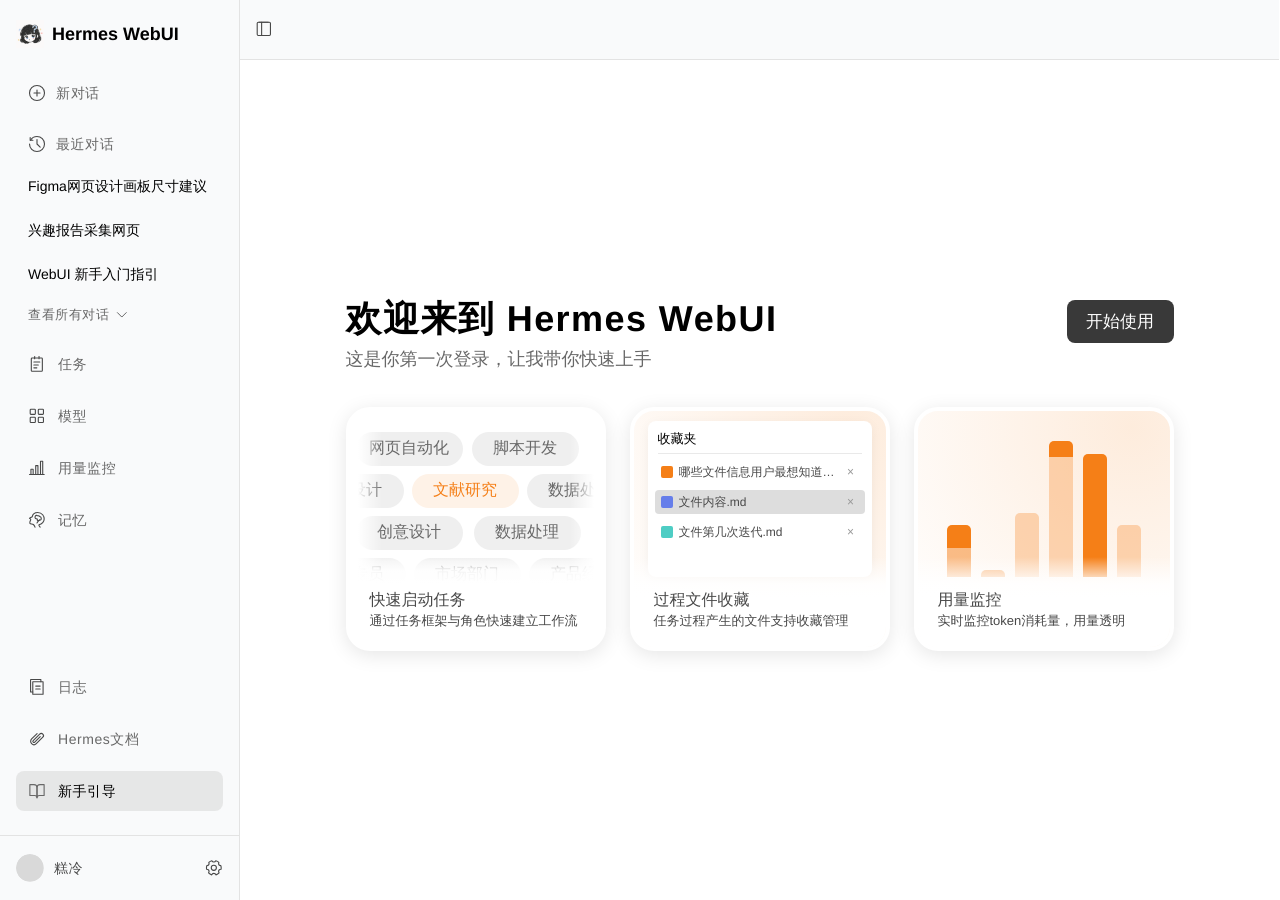
==== commit 0360a344: "Fix: update index.html to use modular CSS/JS" ====
--- a/index.html
+++ b/index.html
@@ -4,7 +4,13 @@
   <meta charset="UTF-8" />
   <meta name="viewport" content="width=device-width, initial-scale=1.0" />
   <title>Hermes WebUI - Figma Pixel</title>
-  <link rel="stylesheet" href="./styles.css?v=3" />
+  <link rel="stylesheet" href="./css/base.css" />
+  <link rel="stylesheet" href="./css/chat.css" />
+  <link rel="stylesheet" href="./css/components.css" />
+  <link rel="stylesheet" href="./css/models.css" />
+  <link rel="stylesheet" href="./css/usage.css" />
+  <link rel="stylesheet" href="./css/guide-welcome.css" />
+  <link rel="stylesheet" href="./css/tour.css" />
 </head>
 <body>
   <div class="app" data-left="open" data-right="open">
@@ -28,14 +34,13 @@
       </div>
 
       <ul class="recent-list">
-        <li class="recent-item active" data-chat="figma">
-          <div class="recent-active-bg"></div>
+        <li class="recent-item" data-chat="figma">
           <span>Figma网页设计画板尺寸建议</span>
         </li>
         <li class="recent-item" data-chat="insight">
           <span>兴趣报告采集网页</span>
         </li>
-        <li class="recent-item" data-chat="guide">
+        <li class="recent-item" data-chat="guidechat">
           <span>WebUI 新手入门指引</span>
         </li>
       </ul>
@@ -48,14 +53,14 @@
       <nav class="left-nav" aria-label="主导航">
         <a href="#" class="nav-hit"><img src="icon/Frame-5.svg" alt="" /><span>任务</span></a>
         <a href="#" class="nav-hit" data-chat="models"><img src="icon/Frame-4.svg" alt="" /><span>模型</span></a>
-        <a href="#" class="nav-hit"><img src="icon/Frame-3.svg" alt="" /><span>用量监控</span></a>
-        <a href="#" class="nav-hit"><img src="icon/Frame-2.svg" alt="" /><span>记忆</span></a>
+        <a href="#" class="nav-hit" data-chat="usage"><img src="icon/Frame-3.svg" alt="" /><span>用量监控</span></a>
+        <a href="#" class="nav-hit tour-step-memory"><img src="icon/Frame-2.svg" alt="" /><span>记忆</span></a>
       </nav>
 
       <nav class="bottom-nav" aria-label="底部导航">
-        <a href="#" class="nav-hit"><img src="icon/Frame-1.svg" alt="" /><span>日志</span></a>
-        <a href="#" class="nav-hit"><img src="icon/Frame.svg" alt="" /><span>Hermes文档</span></a>
-        <a href="#" class="nav-hit" data-chat="guide"><img src="icon/guide-book.svg" alt="" /><span>新手引导</span></a>
+        <a href="#" class="nav-hit tour-step-logs"><img src="icon/Frame-1.svg" alt="" /><span>日志</span></a>
+        <a href="https://hermesagent.org.cn/" target="_blank" class="nav-hit tour-step-docs"><img src="icon/Frame.svg" alt="" /><span>Hermes文档</span></a>
+        <a href="#" class="nav-hit active" data-chat="guide"><img src="icon/guide-book.svg" alt="" /><span>新手引导</span></a>
       </nav>
 
       <div class="side-line"></div>
@@ -77,19 +82,24 @@
           <span class="model-text">deepseek-v4-pro</span>
           <img class="model-arrow" src="icon/Frame-20.svg" alt="" />
         </div>
-        <div class="title-text" id="chat-title">Figma网页设计画板尺寸建议</div>
+        <div class="title-text" id="chat-title">新对话</div>
         <button class="top-icon right-toggle" data-right-toggle aria-label="收起右侧栏">
           <img src="icon/Frame-17.svg" alt="" />
         </button>
+        <!-- 模型/用量页面时顶栏会注入按钮 -->
         <div class="models-top-btn" style="display:none;margin-left:auto;padding-right:16px;">
           <button class="models-add-btn" onclick="openAddModel()" style="position:static;">+ 添加模型</button>
+        </div>
+        <div class="usage-top-bar" style="display:none;margin-left:auto;padding-right:16px;align-items:center;gap:12px;">
+          <span class="usage-month">2026 - 5月 <img src="icon/chevron-down.svg" alt="" class="usage-month-arrow" /></span>
+          <button class="usage-refresh"><img src="icon/refresh.svg" alt="" class="usage-refresh-icon" /> 刷新</button>
         </div>
       </header>
 
       <section class="chat-scroll" aria-label="对话消息">
         <div class="chat-inner">
         <!-- 对话1: Figma网页设计画板尺寸建议 -->
-        <div class="chat-page" data-page="figma">
+        <div class="chat-page hidden" data-page="figma">
           <div class="tool-call" data-tool-call><span class="tool"><img src="icon/Frame-16.svg" alt="" />terminal</span></div>
           <div class="tool-call" data-tool-call><span class="tool"><img src="icon/Frame-16.svg" alt="" />terminal</span></div>
 
@@ -229,34 +239,105 @@
 
           <article class="chat-row assistant-row file-row">
             <img class="message-avatar" src="icon/source/image.png" alt="" />
-            <div class="file-card-wrapper">
-              <div class="file-card">
-                <div class="file-card-top">
-                  <div class="file-info">
-                    <span class="file-name">daily-insight-mockup.html</span>
-                    <span class="file-meta">文件1/共1</span>
-                  </div>
-                  <div class="file-icon">
-                    <img src="icon/html-file-icon.png" alt="HTML 文件" />
-                  </div>
+            <div class="file-card">
+              <div class="file-info">
+                <span class="file-name">daily-insight-mockup.html</span>
+                <span class="file-meta">文件1/共1</span>
+                <span class="file-path">d/GAFA/前端开发/daily-insight-board...</span>
+              </div>
+              <div class="file-icon">
+                <img src="icon/html-file-icon.png" alt="HTML 文件" />
+              </div>
+            </div>
+          </article>
+        </div>
+
+        <!-- 对话0: 新手引导 -->
+        <div class="chat-page" data-page="guide">
+          <div class="guide-welcome-wrap">
+          <div class="guide-welcome-header">
+            <h1>欢迎来到 Hermes WebUI</h1>
+            <p>这是你第一次登录，让我带你快速上手</p>
+            <button class="guide-start-btn" onclick="switchToNewChat();setTimeout(function(){startTourStep1()},400)">开始使用</button>
+          </div>
+          <div class="guide-cards">
+            <!-- 卡片1: 快速启动任务 -->
+            <div class="guide-card card-tasks">
+              <div class="gc-left-fade"></div>
+              <div class="gc-right-fade"></div>
+              <!-- 错落排布：第一行 左+右 -->
+              <span class="gc-pill" style="left:6px;top:21px;">网页自动化</span>
+              <span class="gc-pill" style="left:122px;top:21px;">脚本开发</span>
+              <!-- 错落排布：第二行 溢出左+居中active+溢出右 -->
+              <span class="gc-pill" style="left:-53px;top:63px;">创意设计</span>
+              <span class="gc-pill active" style="left:62px;top:63px;">文献研究</span>
+              <span class="gc-pill" style="left:177px;top:63px;">数据处理</span>
+              <!-- 错落排布：第三行 左+右 -->
+              <span class="gc-pill" style="left:6px;top:105px;">创意设计</span>
+              <span class="gc-pill" style="left:124px;top:105px;">数据处理</span>
+              <!-- 错落排布：第四行 溢出左+居中+溢出右 -->
+              <span class="gc-pill" style="left:-51px;top:147px;">法务专员</span>
+              <span class="gc-pill" style="left:64px;top:147px;">市场部门</span>
+              <span class="gc-pill" style="left:179px;top:147px;">产品经理</span>
+              <div class="gc-caption">
+                <h3>快速启动任务</h3>
+                <p>通过任务框架与角色快速建立工作流</p>
+              </div>
+            </div>
+
+            <!-- 卡片2: 过程文件收藏 -->
+            <div class="guide-card card-fav">
+              <div class="gc-fav-list">
+                <div class="gc-fav-title">收藏夹</div>
+                <div class="gc-fav-item">
+                  <div class="gc-fav-dot orange"></div>
+                  <span class="gc-fav-name">哪些文件信息用户最想知道.html</span>
+                  <button class="gc-fav-close">×</button>
                 </div>
-                <div class="file-card-divider"></div>
-                <span class="file-path">d/GAFA/前端开发/daily-insight-board...</span>
-              </div>
-              <div class="file-card-actions">
-                <button class="fca-btn" title="复制"><img src="icon/source/Frame.svg" alt="" /></button>
-                <button class="fca-btn" title="打开文件夹"><img src="icon/source/Frame-1.svg" alt="" /></button>
-                <button class="fca-btn fav-toggle-btn" title="取消收藏" onclick="toggleFileFav(this)">
-                  <img src="icon/source/Frame-3.svg" alt="" />
-                </button>
-                <time>21:25</time>
-              </div>
-            </div>
-          </article>
-        </div>
-
-        <!-- 对话3: WebUI 新手入门指引 -->
-        <div class="chat-page hidden" data-page="guide">
+                <div class="gc-fav-item active">
+                  <div class="gc-fav-dot blue"></div>
+                  <span class="gc-fav-name">文件内容.md</span>
+                  <button class="gc-fav-close">×</button>
+                </div>
+                <div class="gc-fav-item">
+                  <div class="gc-fav-dot green"></div>
+                  <span class="gc-fav-name">文件第几次迭代.md</span>
+                  <button class="gc-fav-close">×</button>
+                </div>
+              </div>
+              <div class="gc-caption">
+                <h3>过程文件收藏</h3>
+                <p>任务过程产生的文件支持收藏管理</p>
+              </div>
+            </div>
+
+            <!-- 卡片3: 用量监控 -->
+            <div class="guide-card card-usage">
+              <div class="gc-chart-bars">
+                <!-- Bar 1: 深色在上圆角 + 半透明在下 -->
+                <div class="gc-bar"><div class="gc-bar-fill gc-bar-fill-top" style="height:23px;"></div><div class="gc-bar-fill" style="height:29px;opacity:.5;"></div></div>
+                <!-- Bar 2: 单段圆角 -->
+                <div class="gc-bar"><div class="gc-bar-fill gc-bar-fill-top" style="height:7px;opacity:.5;"></div></div>
+                <!-- Bar 3: 交换：longer在上 + shorter在下 -->
+                <div class="gc-bar"><div class="gc-bar-fill gc-bar-fill-top" style="height:45px;opacity:.3;"></div><div class="gc-bar-fill" style="height:19px;opacity:.3;"></div></div>
+                <!-- Bar 4: 深色在上圆角 + 半透明在下 -->
+                <div class="gc-bar"><div class="gc-bar-fill gc-bar-fill-top" style="height:16px;"></div><div class="gc-bar-fill" style="height:120px;opacity:.3;"></div></div>
+                <!-- Bar 5: 单段圆角 -->
+                <div class="gc-bar"><div class="gc-bar-fill gc-bar-fill-top" style="height:123px;"></div></div>
+                <!-- Bar 6: 单段圆角 -->
+                <div class="gc-bar"><div class="gc-bar-fill gc-bar-fill-top" style="height:52px;opacity:.3;"></div></div>
+              </div>
+              <div class="gc-caption">
+                <h3>用量监控</h3>
+                <p>实时监控token消耗量，用量透明</p>
+              </div>
+            </div>
+          </div>
+          </div><!-- /guide-welcome-wrap -->
+        </div>
+
+        <!-- 对话3: WebUI 新手入门指引 (原对话3保留) -->
+        <div class="chat-page hidden" data-page="guidechat">
           <article class="chat-row assistant-row">
             <img class="message-avatar" src="icon/source/image.png" alt="" />
             <div class="assistant-stack">
@@ -288,7 +369,7 @@
               <div class="guide-footer">
                 <span class="guide-progress" id="guide-progress">1/5</span>
                 <div class="guide-btns">
-                  <button class="guide-guide-btn" id="guide-guide-btn" onclick="guideReset()">操作引导</button>
+                  <button class="guide-guide-btn" id="guide-reset-btn" onclick="guideReset()">操作引导</button>
                   <button class="guide-next-btn" id="guide-next-btn" onclick="guideNext()">下一步</button>
                 </div>
               </div>
@@ -302,7 +383,6 @@
             <h1>早上好，糕冷</h1>
           </div>
           <div class="task-frameworks">
-            <!-- 任务框架 -->
             <div class="fw-row">
               <span class="fw-label">任务框架</span>
               <div class="fw-pills">
@@ -313,7 +393,6 @@
                 <span class="fw-pill">创意设计</span>
               </div>
             </div>
-            <!-- 身份细分 -->
             <div class="fw-row">
               <span class="fw-label">身份细分</span>
               <div class="fw-pills">
@@ -338,8 +417,6 @@
             <h1>模型</h1>
             <button class="models-add-btn" onclick="openAddModel()">+ 添加模型</button>
           </div>
-
-          <!-- 卡片区 -->
           <div class="models-cards">
             <div class="mp-card default">
               <div class="mp-card-head"><span class="mp-provider-name">DeepSeek</span><span class="mp-badge">当前默认</span></div>
@@ -380,8 +457,6 @@
               <div class="mp-actions"><a href="#" onclick="openManageModal();return false;">管理</a><a href="#">删除</a></div>
             </div>
           </div>
-
-          <!-- 搜索筛选栏 -->
           <div class="models-search-bar">
             <div class="ms-search-box">
               <img src="icon/search-icon.svg" alt="" class="ms-search-icon" />
@@ -396,8 +471,6 @@
               <div class="ms-drop"><span onclick="event.stopPropagation();filterModels('all',this)">全部</span><span onclick="event.stopPropagation();filterModels('推理',this)">推理</span><span onclick="event.stopPropagation();filterModels('多模态',this)">多模态</span><span onclick="event.stopPropagation();filterModels('性价比',this)">性价比</span></div>
             </div>
           </div>
-
-          <!-- 模型表格 -->
           <div class="models-table">
           <div class="mt-inner">
             <div class="mt-header">
@@ -591,6 +664,156 @@
               <span class="mt-price">输入 $15.00/1M<br/>输出 $75.00/1M</span>
             </div>
           </div>
+          </div>
+        </div>
+
+        <!-- 对话6: 用量监控 -->
+        <div class="chat-page hidden" data-page="usage">
+          <div class="usage-page">
+            <div class="usage-header">
+              <h1>用量监控</h1>
+              <div class="usage-header-right">
+                <span class="usage-month">2026 - 5月 ▾</span>
+                <button class="usage-refresh">🔄 刷新</button>
+              </div>
+            </div>
+            <div class="usage-cards">
+              <div class="usage-card">
+                <span class="uc-label">5月消费 (按 UTC+0 时间)</span>
+                <span class="uc-value">¥352.15 CNY</span>
+                <span class="uc-sub">2026/6/1 - 2026/6/9</span>
+              </div>
+              <div class="usage-card">
+                <span class="uc-label">总 Token 数</span>
+                <span class="uc-value">4.5M</span>
+                <span class="uc-sub">3.9M 输入 / 541.1k 输出</span>
+              </div>
+              <div class="usage-card">
+                <span class="uc-label">总请求数</span>
+                <span class="uc-value">3,182</span>
+                <span class="uc-sub">日均 ~ 12.4</span>
+              </div>
+              <div class="usage-card">
+                <span class="uc-label">缓存命中率</span>
+                <span class="uc-value">96.6%</span>
+                <span class="uc-sub">110.3M Token</span>
+              </div>
+            </div>
+            <p class="usage-note">所有日期均按 UTC+0 时间显示，数据可能有 5 分钟延迟。</p>
+            <div class="usage-section">
+              <div class="usage-section-head"><h2>模型分布</h2></div>
+              <div class="usage-legend-row">
+                <div class="usage-legend">
+                  <span class="ul-dot" style="background:#667eea"></span> 输入
+                  <span class="ul-dot" style="background:#4ecdc4"></span> 输出
+                  <span class="ul-dot" style="background:#F9AD6B"></span> 缓存读取
+                </div>
+                <div class="usage-col-headers">
+                  <span>输入 + 缓存命中</span>
+                  <span>消费</span>
+                </div>
+              </div>
+              <div class="usage-bars">
+                <div class="ub-row">
+                  <span class="ub-model"><span class="ub-color" style="background:#f57f17"></span> deepseek-v4-pro</span>
+                  <div class="ub-bar">
+                    <div class="ub-seg" style="width:16%;background:#667eea"></div>
+                    <div class="ub-seg" style="width:2%;background:#4ecdc4"></div>
+                    <div class="ub-seg" style="width:72%;background:#F9AD6B"></div>
+                  </div>
+                  <span class="ub-stats">1.5M + 43.7M</span>
+                  <span class="ub-cost">¥35.33</span>
+                </div>
+                <div class="ub-row">
+                  <span class="ub-model"><span class="ub-color" style="background:#ffb74d"></span> deepseek-v4-flash</span>
+                  <div class="ub-bar">
+                    <div class="ub-seg" style="width:14%;background:#667eea"></div>
+                    <div class="ub-seg" style="width:2%;background:#4ecdc4"></div>
+                    <div class="ub-seg" style="width:64%;background:#F9AD6B"></div>
+                  </div>
+                  <span class="ub-stats">1.1M + 36.8M</span>
+                  <span class="ub-cost">¥15.48</span>
+                </div>
+                <div class="ub-row">
+                  <span class="ub-model"><span class="ub-color" style="background:#5c6bc0"></span> gpt-5.5</span>
+                  <div class="ub-bar">
+                    <div class="ub-seg" style="width:13%;background:#667eea"></div>
+                    <div class="ub-seg" style="width:8%;background:#4ecdc4"></div>
+                    <div class="ub-seg" style="width:42%;background:#F9AD6B"></div>
+                  </div>
+                  <span class="ub-stats">1.0M + 19.8M</span>
+                  <span class="ub-cost">$27.40</span>
+                </div>
+                <div class="ub-row">
+                  <span class="ub-model"><span class="ub-color" style="background:#9fa8da"></span> gpt-5.4</span>
+                  <div class="ub-bar">
+                    <div class="ub-seg" style="width:12%;background:#667eea"></div>
+                    <div class="ub-seg" style="width:2%;background:#4ecdc4"></div>
+                    <div class="ub-seg" style="width:22%;background:#F9AD6B"></div>
+                  </div>
+                  <span class="ub-stats">796.4K + 10.0M</span>
+                  <span class="ub-cost">$13.88</span>
+                </div>
+              </div>
+            </div>
+
+            <!-- 每日用量 -->
+            <div class="usage-section">
+              <h2>每日用量</h2>
+              <div class="usage-chart-legend">
+                <span><span class="ul-dot" style="background:#f57f17"></span> deepseek-v4-pro</span>
+                <span><span class="ul-dot" style="background:#ffb74d"></span> deepseek-v4-flash</span>
+                <span><span class="ul-dot" style="background:#5c6bc0"></span> gpt-5.5</span>
+                <span><span class="ul-dot" style="background:#9fa8da"></span> gpt-5.4</span>
+              </div>
+              <div class="usage-chart">
+                <div class="uc-yaxis">
+                  <span>$30</span><span>$15</span><span>$0</span>
+                </div>
+                <div class="uc-chart-area">
+                  <div class="uc-grid-lines">
+                    <span class="uc-grid"></span>
+                    <span class="uc-grid"></span>
+                    <span class="uc-grid"></span>
+                  </div>
+                  <div class="uc-bars">
+                    <div class="uc-day"><div class="uc-bar-stack"><div class="uc-tooltip"><div class="tt-header"><span class="tt-date">2026.6.1</span><span class="tt-total">总计 $5.6</span></div><div class="tt-models"><div class="tt-model"><span class="tt-model-name"><span class="tt-dot" style="background:#f57f17"></span>deepseek-v4-pro</span><span class="tt-model-price">$2.0</span></div><div class="tt-model"><span class="tt-model-name"><span class="tt-dot" style="background:#ffb74d"></span>deepseek-v4-flash</span><span class="tt-model-price">$1.4</span></div><div class="tt-model"><span class="tt-model-name"><span class="tt-dot" style="background:#5c6bc0"></span>gpt-5.5</span><span class="tt-model-price">$1.1</span></div><div class="tt-model"><span class="tt-model-name"><span class="tt-dot" style="background:#9fa8da"></span>gpt-5.4</span><span class="tt-model-price">$1.1</span></div></div></div><div class="uc-bar-seg" style="height:7px;background:#f57f17"></div><div class="uc-bar-seg" style="height:5px;background:#ffb74d"></div><div class="uc-bar-seg" style="height:4px;background:#5c6bc0"></div><div class="uc-bar-seg" style="height:4px;background:#9fa8da"></div></div></div>
+                    <div class="uc-day"><div class="uc-bar-stack"><div class="uc-tooltip"><div class="tt-header"><span class="tt-date">2026.6.2</span><span class="tt-total">总计 $9.8</span></div><div class="tt-models"><div class="tt-model"><span class="tt-model-name"><span class="tt-dot" style="background:#f57f17"></span>deepseek-v4-pro</span><span class="tt-model-price">$3.4</span></div><div class="tt-model"><span class="tt-model-name"><span class="tt-dot" style="background:#ffb74d"></span>deepseek-v4-flash</span><span class="tt-model-price">$2.5</span></div><div class="tt-model"><span class="tt-model-name"><span class="tt-dot" style="background:#5c6bc0"></span>gpt-5.5</span><span class="tt-model-price">$2.0</span></div><div class="tt-model"><span class="tt-model-name"><span class="tt-dot" style="background:#9fa8da"></span>gpt-5.4</span><span class="tt-model-price">$2.0</span></div></div></div><div class="uc-bar-seg" style="height:12px;background:#f57f17"></div><div class="uc-bar-seg" style="height:9px;background:#ffb74d"></div><div class="uc-bar-seg" style="height:7px;background:#5c6bc0"></div><div class="uc-bar-seg" style="height:7px;background:#9fa8da"></div></div></div>
+                    <div class="uc-day"><div class="uc-bar-stack"><div class="uc-tooltip"><div class="tt-header"><span class="tt-date">2026.6.3</span><span class="tt-total">总计 $15.2</span></div><div class="tt-models"><div class="tt-model"><span class="tt-model-name"><span class="tt-dot" style="background:#f57f17"></span>deepseek-v4-pro</span><span class="tt-model-price">$5.3</span></div><div class="tt-model"><span class="tt-model-name"><span class="tt-dot" style="background:#ffb74d"></span>deepseek-v4-flash</span><span class="tt-model-price">$3.9</span></div><div class="tt-model"><span class="tt-model-name"><span class="tt-dot" style="background:#5c6bc0"></span>gpt-5.5</span><span class="tt-model-price">$3.1</span></div><div class="tt-model"><span class="tt-model-name"><span class="tt-dot" style="background:#9fa8da"></span>gpt-5.4</span><span class="tt-model-price">$2.8</span></div></div></div><div class="uc-bar-seg" style="height:19px;background:#f57f17"></div><div class="uc-bar-seg" style="height:14px;background:#ffb74d"></div><div class="uc-bar-seg" style="height:11px;background:#5c6bc0"></div><div class="uc-bar-seg" style="height:10px;background:#9fa8da"></div></div></div>
+                    <div class="uc-day"><div class="uc-bar-stack"><div class="uc-tooltip"><div class="tt-header"><span class="tt-date">2026.6.4</span><span class="tt-total">总计 $7.0</span></div><div class="tt-models"><div class="tt-model"><span class="tt-model-name"><span class="tt-dot" style="background:#f57f17"></span>deepseek-v4-pro</span><span class="tt-model-price">$2.5</span></div><div class="tt-model"><span class="tt-model-name"><span class="tt-dot" style="background:#ffb74d"></span>deepseek-v4-flash</span><span class="tt-model-price">$1.7</span></div><div class="tt-model"><span class="tt-model-name"><span class="tt-dot" style="background:#5c6bc0"></span>gpt-5.5</span><span class="tt-model-price">$1.4</span></div><div class="tt-model"><span class="tt-model-name"><span class="tt-dot" style="background:#9fa8da"></span>gpt-5.4</span><span class="tt-model-price">$1.4</span></div></div></div><div class="uc-bar-seg" style="height:9px;background:#f57f17"></div><div class="uc-bar-seg" style="height:6px;background:#ffb74d"></div><div class="uc-bar-seg" style="height:5px;background:#5c6bc0"></div><div class="uc-bar-seg" style="height:5px;background:#9fa8da"></div></div></div>
+                    <div class="uc-day"><div class="uc-bar-stack"><div class="uc-tooltip"><div class="tt-header"><span class="tt-date">2026.6.5</span><span class="tt-total">总计 $12.7</span></div><div class="tt-models"><div class="tt-model"><span class="tt-model-name"><span class="tt-dot" style="background:#f57f17"></span>deepseek-v4-pro</span><span class="tt-model-price">$4.5</span></div><div class="tt-model"><span class="tt-model-name"><span class="tt-dot" style="background:#ffb74d"></span>deepseek-v4-flash</span><span class="tt-model-price">$3.1</span></div><div class="tt-model"><span class="tt-model-name"><span class="tt-dot" style="background:#5c6bc0"></span>gpt-5.5</span><span class="tt-model-price">$2.5</span></div><div class="tt-model"><span class="tt-model-name"><span class="tt-dot" style="background:#9fa8da"></span>gpt-5.4</span><span class="tt-model-price">$2.5</span></div></div></div><div class="uc-bar-seg" style="height:16px;background:#f57f17"></div><div class="uc-bar-seg" style="height:11px;background:#ffb74d"></div><div class="uc-bar-seg" style="height:9px;background:#5c6bc0"></div><div class="uc-bar-seg" style="height:9px;background:#9fa8da"></div></div></div>
+                    <div class="uc-day"><div class="uc-bar-stack"><div class="uc-tooltip"><div class="tt-header"><span class="tt-date">2026.6.6</span><span class="tt-total">总计 $18.3</span></div><div class="tt-models"><div class="tt-model"><span class="tt-model-name"><span class="tt-dot" style="background:#f57f17"></span>deepseek-v4-pro</span><span class="tt-model-price">$6.5</span></div><div class="tt-model"><span class="tt-model-name"><span class="tt-dot" style="background:#ffb74d"></span>deepseek-v4-flash</span><span class="tt-model-price">$4.5</span></div><div class="tt-model"><span class="tt-model-name"><span class="tt-dot" style="background:#5c6bc0"></span>gpt-5.5</span><span class="tt-model-price">$3.7</span></div><div class="tt-model"><span class="tt-model-name"><span class="tt-dot" style="background:#9fa8da"></span>gpt-5.4</span><span class="tt-model-price">$3.7</span></div></div></div><div class="uc-bar-seg" style="height:23px;background:#f57f17"></div><div class="uc-bar-seg" style="height:16px;background:#ffb74d"></div><div class="uc-bar-seg" style="height:13px;background:#5c6bc0"></div><div class="uc-bar-seg" style="height:13px;background:#9fa8da"></div></div></div>
+                    <div class="uc-day"><div class="uc-bar-stack"><div class="uc-tooltip"><div class="tt-header"><span class="tt-date">2026.6.7</span><span class="tt-total">总计 $8.4</span></div><div class="tt-models"><div class="tt-model"><span class="tt-model-name"><span class="tt-dot" style="background:#f57f17"></span>deepseek-v4-pro</span><span class="tt-model-price">$2.8</span></div><div class="tt-model"><span class="tt-model-name"><span class="tt-dot" style="background:#ffb74d"></span>deepseek-v4-flash</span><span class="tt-model-price">$2.2</span></div><div class="tt-model"><span class="tt-model-name"><span class="tt-dot" style="background:#5c6bc0"></span>gpt-5.5</span><span class="tt-model-price">$1.7</span></div><div class="tt-model"><span class="tt-model-name"><span class="tt-dot" style="background:#9fa8da"></span>gpt-5.4</span><span class="tt-model-price">$1.7</span></div></div></div><div class="uc-bar-seg" style="height:10px;background:#f57f17"></div><div class="uc-bar-seg" style="height:8px;background:#ffb74d"></div><div class="uc-bar-seg" style="height:6px;background:#5c6bc0"></div><div class="uc-bar-seg" style="height:6px;background:#9fa8da"></div></div></div>
+                    <div class="uc-day"><div class="uc-bar-stack"><div class="uc-tooltip"><div class="tt-header"><span class="tt-date">2026.6.8</span><span class="tt-total">总计 $11.2</span></div><div class="tt-models"><div class="tt-model"><span class="tt-model-name"><span class="tt-dot" style="background:#f57f17"></span>deepseek-v4-pro</span><span class="tt-model-price">$3.9</span></div><div class="tt-model"><span class="tt-model-name"><span class="tt-dot" style="background:#ffb74d"></span>deepseek-v4-flash</span><span class="tt-model-price">$2.8</span></div><div class="tt-model"><span class="tt-model-name"><span class="tt-dot" style="background:#5c6bc0"></span>gpt-5.5</span><span class="tt-model-price">$2.2</span></div><div class="tt-model"><span class="tt-model-name"><span class="tt-dot" style="background:#9fa8da"></span>gpt-5.4</span><span class="tt-model-price">$2.2</span></div></div></div><div class="uc-bar-seg" style="height:14px;background:#f57f17"></div><div class="uc-bar-seg" style="height:10px;background:#ffb74d"></div><div class="uc-bar-seg" style="height:8px;background:#5c6bc0"></div><div class="uc-bar-seg" style="height:8px;background:#9fa8da"></div></div></div>
+                    <div class="uc-day"><div class="uc-bar-stack"><div class="uc-tooltip"><div class="tt-header"><span class="tt-date">2026.6.9</span><span class="tt-total">总计 $16.9</span></div><div class="tt-models"><div class="tt-model"><span class="tt-model-name"><span class="tt-dot" style="background:#f57f17"></span>deepseek-v4-pro</span><span class="tt-model-price">$5.9</span></div><div class="tt-model"><span class="tt-model-name"><span class="tt-dot" style="background:#ffb74d"></span>deepseek-v4-flash</span><span class="tt-model-price">$4.2</span></div><div class="tt-model"><span class="tt-model-name"><span class="tt-dot" style="background:#5c6bc0"></span>gpt-5.5</span><span class="tt-model-price">$3.4</span></div><div class="tt-model"><span class="tt-model-name"><span class="tt-dot" style="background:#9fa8da"></span>gpt-5.4</span><span class="tt-model-price">$3.4</span></div></div></div><div class="uc-bar-seg" style="height:21px;background:#f57f17"></div><div class="uc-bar-seg" style="height:15px;background:#ffb74d"></div><div class="uc-bar-seg" style="height:12px;background:#5c6bc0"></div><div class="uc-bar-seg" style="height:12px;background:#9fa8da"></div></div></div>
+                    <div class="uc-day"><div class="uc-bar-stack"><div class="uc-tooltip"><div class="tt-header"><span class="tt-date">2026.6.10</span><span class="tt-total">总计 $14.1</span></div><div class="tt-models"><div class="tt-model"><span class="tt-model-name"><span class="tt-dot" style="background:#f57f17"></span>deepseek-v4-pro</span><span class="tt-model-price">$5.1</span></div><div class="tt-model"><span class="tt-model-name"><span class="tt-dot" style="background:#ffb74d"></span>deepseek-v4-flash</span><span class="tt-model-price">$3.4</span></div><div class="tt-model"><span class="tt-model-name"><span class="tt-dot" style="background:#5c6bc0"></span>gpt-5.5</span><span class="tt-model-price">$2.8</span></div><div class="tt-model"><span class="tt-model-name"><span class="tt-dot" style="background:#9fa8da"></span>gpt-5.4</span><span class="tt-model-price">$2.8</span></div></div></div><div class="uc-bar-seg" style="height:18px;background:#f57f17"></div><div class="uc-bar-seg" style="height:12px;background:#ffb74d"></div><div class="uc-bar-seg" style="height:10px;background:#5c6bc0"></div><div class="uc-bar-seg" style="height:10px;background:#9fa8da"></div></div></div>
+                    <div class="uc-day"><div class="uc-bar-stack"><div class="uc-tooltip"><div class="tt-header"><span class="tt-date">2026.6.11</span><span class="tt-total">总计 $19.7</span></div><div class="tt-models"><div class="tt-model"><span class="tt-model-name"><span class="tt-dot" style="background:#f57f17"></span>deepseek-v4-pro</span><span class="tt-model-price">$6.8</span></div><div class="tt-model"><span class="tt-model-name"><span class="tt-dot" style="background:#ffb74d"></span>deepseek-v4-flash</span><span class="tt-model-price">$5.1</span></div><div class="tt-model"><span class="tt-model-name"><span class="tt-dot" style="background:#5c6bc0"></span>gpt-5.5</span><span class="tt-model-price">$3.9</span></div><div class="tt-model"><span class="tt-model-name"><span class="tt-dot" style="background:#9fa8da"></span>gpt-5.4</span><span class="tt-model-price">$3.9</span></div></div></div><div class="uc-bar-seg" style="height:24px;background:#f57f17"></div><div class="uc-bar-seg" style="height:18px;background:#ffb74d"></div><div class="uc-bar-seg" style="height:14px;background:#5c6bc0"></div><div class="uc-bar-seg" style="height:14px;background:#9fa8da"></div></div></div>
+                    <div class="uc-day"><div class="uc-bar-stack"><div class="uc-tooltip"><div class="tt-header"><span class="tt-date">2026.6.12</span><span class="tt-total">总计 $10.7</span></div><div class="tt-models"><div class="tt-model"><span class="tt-model-name"><span class="tt-dot" style="background:#f57f17"></span>deepseek-v4-pro</span><span class="tt-model-price">$3.7</span></div><div class="tt-model"><span class="tt-model-name"><span class="tt-dot" style="background:#ffb74d"></span>deepseek-v4-flash</span><span class="tt-model-price">$2.8</span></div><div class="tt-model"><span class="tt-model-name"><span class="tt-dot" style="background:#5c6bc0"></span>gpt-5.5</span><span class="tt-model-price">$2.2</span></div><div class="tt-model"><span class="tt-model-name"><span class="tt-dot" style="background:#9fa8da"></span>gpt-5.4</span><span class="tt-model-price">$2.0</span></div></div></div><div class="uc-bar-seg" style="height:13px;background:#f57f17"></div><div class="uc-bar-seg" style="height:10px;background:#ffb74d"></div><div class="uc-bar-seg" style="height:8px;background:#5c6bc0"></div><div class="uc-bar-seg" style="height:7px;background:#9fa8da"></div></div></div>
+                    <div class="uc-day"><div class="uc-bar-stack"><div class="uc-tooltip"><div class="tt-header"><span class="tt-date">2026.6.13</span><span class="tt-total">总计 $21.4</span></div><div class="tt-models"><div class="tt-model"><span class="tt-model-name"><span class="tt-dot" style="background:#f57f17"></span>deepseek-v4-pro</span><span class="tt-model-price">$7.6</span></div><div class="tt-model"><span class="tt-model-name"><span class="tt-dot" style="background:#ffb74d"></span>deepseek-v4-flash</span><span class="tt-model-price">$5.3</span></div><div class="tt-model"><span class="tt-model-name"><span class="tt-dot" style="background:#5c6bc0"></span>gpt-5.5</span><span class="tt-model-price">$4.2</span></div><div class="tt-model"><span class="tt-model-name"><span class="tt-dot" style="background:#9fa8da"></span>gpt-5.4</span><span class="tt-model-price">$4.2</span></div></div></div><div class="uc-bar-seg" style="height:27px;background:#f57f17"></div><div class="uc-bar-seg" style="height:19px;background:#ffb74d"></div><div class="uc-bar-seg" style="height:15px;background:#5c6bc0"></div><div class="uc-bar-seg" style="height:15px;background:#9fa8da"></div></div></div>
+                    <div class="uc-day"><div class="uc-bar-stack"><div class="uc-tooltip"><div class="tt-header"><span class="tt-date">2026.6.14</span><span class="tt-total">总计 $24.5</span></div><div class="tt-models"><div class="tt-model"><span class="tt-model-name"><span class="tt-dot" style="background:#f57f17"></span>deepseek-v4-pro</span><span class="tt-model-price">$8.4</span></div><div class="tt-model"><span class="tt-model-name"><span class="tt-dot" style="background:#ffb74d"></span>deepseek-v4-flash</span><span class="tt-model-price">$6.2</span></div><div class="tt-model"><span class="tt-model-name"><span class="tt-dot" style="background:#5c6bc0"></span>gpt-5.5</span><span class="tt-model-price">$4.8</span></div><div class="tt-model"><span class="tt-model-name"><span class="tt-dot" style="background:#9fa8da"></span>gpt-5.4</span><span class="tt-model-price">$5.1</span></div></div></div><div class="uc-bar-seg" style="height:30px;background:#f57f17"></div><div class="uc-bar-seg" style="height:22px;background:#ffb74d"></div><div class="uc-bar-seg" style="height:17px;background:#5c6bc0"></div><div class="uc-bar-seg" style="height:18px;background:#9fa8da"></div></div></div>
+                    <div class="uc-day"><div class="uc-bar-stack"><div class="uc-tooltip"><div class="tt-header"><span class="tt-date">2026.6.15</span><span class="tt-total">总计 $28.4</span></div><div class="tt-models"><div class="tt-model"><span class="tt-model-name"><span class="tt-dot" style="background:#f57f17"></span>deepseek-v4-pro</span><span class="tt-model-price">$9.8</span></div><div class="tt-model"><span class="tt-model-name"><span class="tt-dot" style="background:#ffb74d"></span>deepseek-v4-flash</span><span class="tt-model-price">$7.0</span></div><div class="tt-model"><span class="tt-model-name"><span class="tt-dot" style="background:#5c6bc0"></span>gpt-5.5</span><span class="tt-model-price">$5.6</span></div><div class="tt-model"><span class="tt-model-name"><span class="tt-dot" style="background:#9fa8da"></span>gpt-5.4</span><span class="tt-model-price">$5.9</span></div></div></div><div class="uc-bar-seg" style="height:35px;background:#f57f17"></div><div class="uc-bar-seg" style="height:25px;background:#ffb74d"></div><div class="uc-bar-seg" style="height:20px;background:#5c6bc0"></div><div class="uc-bar-seg" style="height:21px;background:#9fa8da"></div></div></div>
+                    <div class="uc-day"><div class="uc-bar-stack"><div class="uc-tooltip"><div class="tt-header"><span class="tt-date">2026.6.16</span><span class="tt-total">总计 $12.7</span></div><div class="tt-models"><div class="tt-model"><span class="tt-model-name"><span class="tt-dot" style="background:#f57f17"></span>deepseek-v4-pro</span><span class="tt-model-price">$4.5</span></div><div class="tt-model"><span class="tt-model-name"><span class="tt-dot" style="background:#ffb74d"></span>deepseek-v4-flash</span><span class="tt-model-price">$3.1</span></div><div class="tt-model"><span class="tt-model-name"><span class="tt-dot" style="background:#5c6bc0"></span>gpt-5.5</span><span class="tt-model-price">$2.5</span></div><div class="tt-model"><span class="tt-model-name"><span class="tt-dot" style="background:#9fa8da"></span>gpt-5.4</span><span class="tt-model-price">$2.5</span></div></div></div><div class="uc-bar-seg" style="height:16px;background:#f57f17"></div><div class="uc-bar-seg" style="height:11px;background:#ffb74d"></div><div class="uc-bar-seg" style="height:9px;background:#5c6bc0"></div><div class="uc-bar-seg" style="height:9px;background:#9fa8da"></div></div></div>
+                    <div class="uc-day"><div class="uc-bar-stack"><div class="uc-tooltip"><div class="tt-header"><span class="tt-date">2026.6.17</span><span class="tt-total">总计 $26.7</span></div><div class="tt-models"><div class="tt-model"><span class="tt-model-name"><span class="tt-dot" style="background:#f57f17"></span>deepseek-v4-pro</span><span class="tt-model-price">$9.3</span></div><div class="tt-model"><span class="tt-model-name"><span class="tt-dot" style="background:#ffb74d"></span>deepseek-v4-flash</span><span class="tt-model-price">$6.8</span></div><div class="tt-model"><span class="tt-model-name"><span class="tt-dot" style="background:#5c6bc0"></span>gpt-5.5</span><span class="tt-model-price">$5.3</span></div><div class="tt-model"><span class="tt-model-name"><span class="tt-dot" style="background:#9fa8da"></span>gpt-5.4</span><span class="tt-model-price">$5.3</span></div></div></div><div class="uc-bar-seg" style="height:33px;background:#f57f17"></div><div class="uc-bar-seg" style="height:24px;background:#ffb74d"></div><div class="uc-bar-seg" style="height:19px;background:#5c6bc0"></div><div class="uc-bar-seg" style="height:19px;background:#9fa8da"></div></div></div>
+                    <div class="uc-day"><div class="uc-bar-stack"><div class="uc-tooltip"><div class="tt-header"><span class="tt-date">2026.6.18</span><span class="tt-total">总计 $35.2</span></div><div class="tt-models"><div class="tt-model"><span class="tt-model-name"><span class="tt-dot" style="background:#f57f17"></span>deepseek-v4-pro</span><span class="tt-model-price">$12.4</span></div><div class="tt-model"><span class="tt-model-name"><span class="tt-dot" style="background:#ffb74d"></span>deepseek-v4-flash</span><span class="tt-model-price">$8.7</span></div><div class="tt-model"><span class="tt-model-name"><span class="tt-dot" style="background:#5c6bc0"></span>gpt-5.5</span><span class="tt-model-price">$7.0</span></div><div class="tt-model"><span class="tt-model-name"><span class="tt-dot" style="background:#9fa8da"></span>gpt-5.4</span><span class="tt-model-price">$7.0</span></div></div></div><div class="uc-bar-seg" style="height:44px;background:#f57f17"></div><div class="uc-bar-seg" style="height:31px;background:#ffb74d"></div><div class="uc-bar-seg" style="height:25px;background:#5c6bc0"></div><div class="uc-bar-seg" style="height:25px;background:#9fa8da"></div></div></div>
+                    <div class="uc-day"><div class="uc-bar-stack"><div class="uc-tooltip"><div class="tt-header"><span class="tt-date">2026.6.19</span><span class="tt-total">总计 $17.4</span></div><div class="tt-models"><div class="tt-model"><span class="tt-model-name"><span class="tt-dot" style="background:#f57f17"></span>deepseek-v4-pro</span><span class="tt-model-price">$6.2</span></div><div class="tt-model"><span class="tt-model-name"><span class="tt-dot" style="background:#ffb74d"></span>deepseek-v4-flash</span><span class="tt-model-price">$4.5</span></div><div class="tt-model"><span class="tt-model-name"><span class="tt-dot" style="background:#5c6bc0"></span>gpt-5.5</span><span class="tt-model-price">$3.4</span></div><div class="tt-model"><span class="tt-model-name"><span class="tt-dot" style="background:#9fa8da"></span>gpt-5.4</span><span class="tt-model-price">$3.4</span></div></div></div><div class="uc-bar-seg" style="height:22px;background:#f57f17"></div><div class="uc-bar-seg" style="height:16px;background:#ffb74d"></div><div class="uc-bar-seg" style="height:12px;background:#5c6bc0"></div><div class="uc-bar-seg" style="height:12px;background:#9fa8da"></div></div></div>
+                    <div class="uc-day"><div class="uc-bar-stack"><div class="uc-tooltip"><div class="tt-header"><span class="tt-date">2026.6.20</span><span class="tt-total">总计 $31.2</span></div><div class="tt-models"><div class="tt-model"><span class="tt-model-name"><span class="tt-dot" style="background:#f57f17"></span>deepseek-v4-pro</span><span class="tt-model-price">$11.0</span></div><div class="tt-model"><span class="tt-model-name"><span class="tt-dot" style="background:#ffb74d"></span>deepseek-v4-flash</span><span class="tt-model-price">$7.9</span></div><div class="tt-model"><span class="tt-model-name"><span class="tt-dot" style="background:#5c6bc0"></span>gpt-5.5</span><span class="tt-model-price">$6.2</span></div><div class="tt-model"><span class="tt-model-name"><span class="tt-dot" style="background:#9fa8da"></span>gpt-5.4</span><span class="tt-model-price">$6.2</span></div></div></div><div class="uc-bar-seg" style="height:39px;background:#f57f17"></div><div class="uc-bar-seg" style="height:28px;background:#ffb74d"></div><div class="uc-bar-seg" style="height:22px;background:#5c6bc0"></div><div class="uc-bar-seg" style="height:22px;background:#9fa8da"></div></div></div>
+                    <div class="uc-day"><div class="uc-bar-stack"><div class="uc-tooltip"><div class="tt-header"><span class="tt-date">2026.6.21</span><span class="tt-total">总计 $22.5</span></div><div class="tt-models"><div class="tt-model"><span class="tt-model-name"><span class="tt-dot" style="background:#f57f17"></span>deepseek-v4-pro</span><span class="tt-model-price">$7.9</span></div><div class="tt-model"><span class="tt-model-name"><span class="tt-dot" style="background:#ffb74d"></span>deepseek-v4-flash</span><span class="tt-model-price">$5.6</span></div><div class="tt-model"><span class="tt-model-name"><span class="tt-dot" style="background:#5c6bc0"></span>gpt-5.5</span><span class="tt-model-price">$4.5</span></div><div class="tt-model"><span class="tt-model-name"><span class="tt-dot" style="background:#9fa8da"></span>gpt-5.4</span><span class="tt-model-price">$4.5</span></div></div></div><div class="uc-bar-seg" style="height:28px;background:#f57f17"></div><div class="uc-bar-seg" style="height:20px;background:#ffb74d"></div><div class="uc-bar-seg" style="height:16px;background:#5c6bc0"></div><div class="uc-bar-seg" style="height:16px;background:#9fa8da"></div></div></div>
+                    <div class="uc-day"><div class="uc-bar-stack"><div class="uc-tooltip"><div class="tt-header"><span class="tt-date">2026.6.22</span><span class="tt-total">总计 $33.8</span></div><div class="tt-models"><div class="tt-model"><span class="tt-model-name"><span class="tt-dot" style="background:#f57f17"></span>deepseek-v4-pro</span><span class="tt-model-price">$11.8</span></div><div class="tt-model"><span class="tt-model-name"><span class="tt-dot" style="background:#ffb74d"></span>deepseek-v4-flash</span><span class="tt-model-price">$8.4</span></div><div class="tt-model"><span class="tt-model-name"><span class="tt-dot" style="background:#5c6bc0"></span>gpt-5.5</span><span class="tt-model-price">$6.8</span></div><div class="tt-model"><span class="tt-model-name"><span class="tt-dot" style="background:#9fa8da"></span>gpt-5.4</span><span class="tt-model-price">$6.8</span></div></div></div><div class="uc-bar-seg" style="height:42px;background:#f57f17"></div><div class="uc-bar-seg" style="height:30px;background:#ffb74d"></div><div class="uc-bar-seg" style="height:24px;background:#5c6bc0"></div><div class="uc-bar-seg" style="height:24px;background:#9fa8da"></div></div></div>
+                    <div class="uc-day"><div class="uc-bar-stack"><div class="uc-tooltip"><div class="tt-header"><span class="tt-date">2026.6.23</span><span class="tt-total">总计 $38.5</span></div><div class="tt-models"><div class="tt-model"><span class="tt-model-name"><span class="tt-dot" style="background:#f57f17"></span>deepseek-v4-pro</span><span class="tt-model-price">$13.5</span></div><div class="tt-model"><span class="tt-model-name"><span class="tt-dot" style="background:#ffb74d"></span>deepseek-v4-flash</span><span class="tt-model-price">$9.6</span></div><div class="tt-model"><span class="tt-model-name"><span class="tt-dot" style="background:#5c6bc0"></span>gpt-5.5</span><span class="tt-model-price">$7.6</span></div><div class="tt-model"><span class="tt-model-name"><span class="tt-dot" style="background:#9fa8da"></span>gpt-5.4</span><span class="tt-model-price">$7.9</span></div></div></div><div class="uc-bar-seg" style="height:48px;background:#f57f17"></div><div class="uc-bar-seg" style="height:34px;background:#ffb74d"></div><div class="uc-bar-seg" style="height:27px;background:#5c6bc0"></div><div class="uc-bar-seg" style="height:28px;background:#9fa8da"></div></div></div>
+                    <div class="uc-day"><div class="uc-bar-stack"><div class="uc-tooltip"><div class="tt-header"><span class="tt-date">2026.6.24</span><span class="tt-total">总计 $29.5</span></div><div class="tt-models"><div class="tt-model"><span class="tt-model-name"><span class="tt-dot" style="background:#f57f17"></span>deepseek-v4-pro</span><span class="tt-model-price">$10.4</span></div><div class="tt-model"><span class="tt-model-name"><span class="tt-dot" style="background:#ffb74d"></span>deepseek-v4-flash</span><span class="tt-model-price">$7.3</span></div><div class="tt-model"><span class="tt-model-name"><span class="tt-dot" style="background:#5c6bc0"></span>gpt-5.5</span><span class="tt-model-price">$5.9</span></div><div class="tt-model"><span class="tt-model-name"><span class="tt-dot" style="background:#9fa8da"></span>gpt-5.4</span><span class="tt-model-price">$5.9</span></div></div></div><div class="uc-bar-seg" style="height:37px;background:#f57f17"></div><div class="uc-bar-seg" style="height:26px;background:#ffb74d"></div><div class="uc-bar-seg" style="height:21px;background:#5c6bc0"></div><div class="uc-bar-seg" style="height:21px;background:#9fa8da"></div></div></div>
+                    <div class="uc-day"><div class="uc-bar-stack"><div class="uc-tooltip"><div class="tt-header"><span class="tt-date">2026.6.25</span><span class="tt-total">总计 $42.5</span></div><div class="tt-models"><div class="tt-model"><span class="tt-model-name"><span class="tt-dot" style="background:#f57f17"></span>deepseek-v4-pro</span><span class="tt-model-price">$14.9</span></div><div class="tt-model"><span class="tt-model-name"><span class="tt-dot" style="background:#ffb74d"></span>deepseek-v4-flash</span><span class="tt-model-price">$10.7</span></div><div class="tt-model"><span class="tt-model-name"><span class="tt-dot" style="background:#5c6bc0"></span>gpt-5.5</span><span class="tt-model-price">$8.4</span></div><div class="tt-model"><span class="tt-model-name"><span class="tt-dot" style="background:#9fa8da"></span>gpt-5.4</span><span class="tt-model-price">$8.4</span></div></div></div><div class="uc-bar-seg" style="height:53px;background:#f57f17"></div><div class="uc-bar-seg" style="height:38px;background:#ffb74d"></div><div class="uc-bar-seg" style="height:30px;background:#5c6bc0"></div><div class="uc-bar-seg" style="height:30px;background:#9fa8da"></div></div></div>
+                    <div class="uc-day"><div class="uc-bar-stack"><div class="uc-tooltip"><div class="tt-header"><span class="tt-date">2026.6.26</span><span class="tt-total">总计 $36.6</span></div><div class="tt-models"><div class="tt-model"><span class="tt-model-name"><span class="tt-dot" style="background:#f57f17"></span>deepseek-v4-pro</span><span class="tt-model-price">$12.9</span></div><div class="tt-model"><span class="tt-model-name"><span class="tt-dot" style="background:#ffb74d"></span>deepseek-v4-flash</span><span class="tt-model-price">$9.0</span></div><div class="tt-model"><span class="tt-model-name"><span class="tt-dot" style="background:#5c6bc0"></span>gpt-5.5</span><span class="tt-model-price">$7.3</span></div><div class="tt-model"><span class="tt-model-name"><span class="tt-dot" style="background:#9fa8da"></span>gpt-5.4</span><span class="tt-model-price">$7.3</span></div></div></div><div class="uc-bar-seg" style="height:46px;background:#f57f17"></div><div class="uc-bar-seg" style="height:32px;background:#ffb74d"></div><div class="uc-bar-seg" style="height:26px;background:#5c6bc0"></div><div class="uc-bar-seg" style="height:26px;background:#9fa8da"></div></div></div>
+                    <div class="uc-day"><div class="uc-bar-stack"><div class="uc-tooltip"><div class="tt-header"><span class="tt-date">2026.6.27</span><span class="tt-total">总计 $47.5</span></div><div class="tt-models"><div class="tt-model"><span class="tt-model-name"><span class="tt-dot" style="background:#f57f17"></span>deepseek-v4-pro</span><span class="tt-model-price">$16.6</span></div><div class="tt-model"><span class="tt-model-name"><span class="tt-dot" style="background:#ffb74d"></span>deepseek-v4-flash</span><span class="tt-model-price">$11.8</span></div><div class="tt-model"><span class="tt-model-name"><span class="tt-dot" style="background:#5c6bc0"></span>gpt-5.5</span><span class="tt-model-price">$9.6</span></div><div class="tt-model"><span class="tt-model-name"><span class="tt-dot" style="background:#9fa8da"></span>gpt-5.4</span><span class="tt-model-price">$9.6</span></div></div></div><div class="uc-bar-seg" style="height:59px;background:#f57f17"></div><div class="uc-bar-seg" style="height:42px;background:#ffb74d"></div><div class="uc-bar-seg" style="height:34px;background:#5c6bc0"></div><div class="uc-bar-seg" style="height:34px;background:#9fa8da"></div></div></div>
+                    <div class="uc-day"><div class="uc-bar-stack"><div class="uc-tooltip"><div class="tt-header"><span class="tt-date">2026.6.28</span><span class="tt-total">总计 $52.6</span></div><div class="tt-models"><div class="tt-model"><span class="tt-model-name"><span class="tt-dot" style="background:#f57f17"></span>deepseek-v4-pro</span><span class="tt-model-price">$18.3</span></div><div class="tt-model"><span class="tt-model-name"><span class="tt-dot" style="background:#ffb74d"></span>deepseek-v4-flash</span><span class="tt-model-price">$13.2</span></div><div class="tt-model"><span class="tt-model-name"><span class="tt-dot" style="background:#5c6bc0"></span>gpt-5.5</span><span class="tt-model-price">$10.4</span></div><div class="tt-model"><span class="tt-model-name"><span class="tt-dot" style="background:#9fa8da"></span>gpt-5.4</span><span class="tt-model-price">$10.7</span></div></div></div><div class="uc-bar-seg" style="height:65px;background:#f57f17"></div><div class="uc-bar-seg" style="height:47px;background:#ffb74d"></div><div class="uc-bar-seg" style="height:37px;background:#5c6bc0"></div><div class="uc-bar-seg" style="height:38px;background:#9fa8da"></div></div></div>
+                    <div class="uc-day"><div class="uc-bar-stack"><div class="uc-tooltip"><div class="tt-header"><span class="tt-date">2026.6.29</span><span class="tt-total">总计 $43.6</span></div><div class="tt-models"><div class="tt-model"><span class="tt-model-name"><span class="tt-dot" style="background:#f57f17"></span>deepseek-v4-pro</span><span class="tt-model-price">$15.2</span></div><div class="tt-model"><span class="tt-model-name"><span class="tt-dot" style="background:#ffb74d"></span>deepseek-v4-flash</span><span class="tt-model-price">$11.0</span></div><div class="tt-model"><span class="tt-model-name"><span class="tt-dot" style="background:#5c6bc0"></span>gpt-5.5</span><span class="tt-model-price">$8.7</span></div><div class="tt-model"><span class="tt-model-name"><span class="tt-dot" style="background:#9fa8da"></span>gpt-5.4</span><span class="tt-model-price">$8.7</span></div></div></div><div class="uc-bar-seg" style="height:54px;background:#f57f17"></div><div class="uc-bar-seg" style="height:39px;background:#ffb74d"></div><div class="uc-bar-seg" style="height:31px;background:#5c6bc0"></div><div class="uc-bar-seg" style="height:31px;background:#9fa8da"></div></div></div>
+                    <div class="uc-day"><div class="uc-bar-stack"><div class="uc-tooltip"><div class="tt-header"><span class="tt-date">2026.6.30</span><span class="tt-total">总计 $5.9</span></div><div class="tt-models"><div class="tt-model"><span class="tt-model-name"><span class="tt-dot" style="background:#f57f17"></span>deepseek-v4-pro</span><span class="tt-model-price">$2.0</span></div><div class="tt-model"><span class="tt-model-name"><span class="tt-dot" style="background:#ffb74d"></span>deepseek-v4-flash</span><span class="tt-model-price">$1.4</span></div><div class="tt-model"><span class="tt-model-name"><span class="tt-dot" style="background:#5c6bc0"></span>gpt-5.5</span><span class="tt-model-price">$1.1</span></div><div class="tt-model"><span class="tt-model-name"><span class="tt-dot" style="background:#9fa8da"></span>gpt-5.4</span><span class="tt-model-price">$1.4</span></div></div></div><div class="uc-bar-seg" style="height:7px;background:#f57f17"></div><div class="uc-bar-seg" style="height:5px;background:#ffb74d"></div><div class="uc-bar-seg" style="height:4px;background:#5c6bc0"></div><div class="uc-bar-seg" style="height:5px;background:#9fa8da"></div></div></div>
+                  </div>
+                  <div class="uc-xaxis">
+                    <span>6-1</span><span>6-30</span>
+                  </div>
+                </div>
+              </div>
+            </div>
           </div>
         </div>
       </div>
@@ -606,13 +829,13 @@
               <span>deepseek-v4-pro</span>
               <img src="icon/Frame-16.svg" alt="" />
             </button>
-            <button class="tool-btn small"><img src="icon/Frame-13.svg" alt="" /></button>
+            <button class="tool-btn small" id="tour-tool-toggle-area"><img src="icon/Frame-13.svg" alt="" /></button>
             <label class="switch-label" data-tool-toggle title="显示工具调用">
               <span class="switch"><i></i></span>
             </label>
           </div>
           <div class="usage-group">
-            <span class="usage-text">20.2k / 1.0M  ·  剩余 979.8k</span>
+            <span>20.2k / 1.0M  ·  剩余 979.8k</span>
             <b></b>
           </div>
         </div>
@@ -625,9 +848,8 @@
         </div>
       </section>
 
-      <!-- AI 免责挡板（隐形阻挡） -->
+      <!-- AI 免责挡板 -->
       <div class="disclaimer-bar"></div>
-      <!-- AI 免责文字 -->
       <div class="disclaimer-text">内容由AI生成，请注意甄别</div>
     </main>
 
@@ -635,8 +857,8 @@
     <aside class="right-panel" aria-label="右侧面板">
       <div class="resize-handle" data-resize-right aria-label="拖动调整右栏宽度"></div>
 
-      <!-- 日志/文件查看面板 (Figma对话) -->
-      <div class="right-page" data-right-page="figma">
+      <!-- 日志/文件查看 (Figma对话) -->
+      <div class="right-page hidden" data-right-page="figma">
         <header class="right-header">
           <div class="right-view-switch">
             <button class="view-switch-btn" onclick="this.parentElement.classList.toggle('open')">
@@ -720,34 +942,44 @@
           <div class="log-item"><time>21:26:16</time><span class="log-tag warn">WARNING</span><span class="log-text">Context utilization: 92% (118K/128K)</span></div>
           <div class="log-item"><time>21:26:17</time><span class="log-tag info">INFO</span><span class="log-text">Auto-summarization triggered</span></div>
         </div>
-        <div class="log-list hidden" data-right-view="file" style="background:#1a1a2e;flex:1 1 auto;min-height:0;overflow-y:auto;padding:16px;color:#fff;">
-          <div class="preview-header">
-            <div class="preview-icon"></div>
-            <div class="preview-title" style="color:#fff"><h3 style="color:#fff">Daily Insight Board</h3><p style="color:#a0a0b0">为你的兴趣自动收集最新网页报告</p></div>
-          </div>
-          <div class="preview-actions">
-            <span class="preview-date" style="color:#a0a0b0">06 Jun 2026 · 09:00 更新</span>
-            <button class="preview-btn secondary" style="background:rgba(255,255,255,.1);color:#fff">切换兴趣源</button>
-            <button class="preview-btn primary" style="background:#4d6bfe;color:#fff">生成今日简报</button>
-          </div>
-          <div class="preview-card" style="background:rgba(255,255,255,.05)">
-            <span class="preview-tag" style="background:rgba(255,255,255,.08);color:#a0a0b0">精选追踪 · KeyShot / Rhino / AI 视觉 / 视频创作</span>
-            <h2 class="preview-headline" style="color:#fff">把每天分散在各处的最新报告，整理成一张真正能看的情报面板。</h2>
-            <p class="preview-desc" style="color:#a0a0b0">这是一版偏高级感的深色首页草图。它适合后面接入自动采集脚本，把你关心的设计、渲染、AI 工具、视频制作资讯，按天汇总成统一网页。</p>
-            <div class="preview-stats">
-              <div class="stat"><span class="stat-num" style="color:#fff">42</span><span class="stat-label" style="color:#a0a0b0">今日已抓取条目</span></div>
-              <div class="stat"><span class="stat-num" style="color:#fff">09</span><span class="stat-label" style="color:#a0a0b0">高相关信号</span></div>
-            </div>
-          </div>
-        </div>
-        <div class="file-path-bar hidden" data-right-view="file">
-          <span class="file-path-text" title="d/GAFA/前端开发/daily-insight-board-mockup.html">d/GAFA/前端开发/daily-insight-board-mockup.html</span>
-          <button class="file-path-btn" onclick="navigator.clipboard.writeText('d/GAFA/前端开发/daily-insight-board-mockup.html')" title="复制路径"><img src="icon/copy.svg" alt="" /></button>
-          <button class="file-path-btn" title="打开文件夹"><img src="icon/folder-open.svg" alt="" /></button>
-        </div>
-      </div>
-
-      <!-- 文件查看面板 (兴趣报告对话) -->
+        <div class="log-list hidden" data-right-view="file" style="background:#fff;flex:1 1 auto;min-height:0;"></div>
+      </div>
+
+      <!-- 日志 (对话3: 新手入门指引) -->
+      <div class="right-page hidden" data-right-page="guidechat">
+        <header class="right-header">
+          <div class="right-view-switch">
+            <button class="view-switch-btn" onclick="this.parentElement.classList.toggle('open')">
+              <span class="view-switch-label">日志</span>
+              <img src="icon/Frame-20.svg" alt="" />
+            </button>
+            <div class="view-switch-menu">
+              <button class="view-switch-item active" onclick="switchRightView('log', this)">日志</button>
+              <button class="view-switch-item" onclick="switchRightView('file', this)">文件查看</button>
+            </div>
+          </div>
+          <div class="log-filter-dropdown">
+            <button class="log-filter-btn" onclick="this.parentElement.classList.toggle('open')">
+              <span class="filter-label">类型</span>
+              <img src="icon/Frame-20.svg" alt="" />
+            </button>
+            <div class="log-filter-menu">
+              <button class="log-filter-item active" onclick="filterLogs('all', this)">全部</button>
+              <button class="log-filter-item" onclick="filterLogs('safe', this)">安全</button>
+              <button class="log-filter-item" onclick="filterLogs('danger', this)">危险报错</button>
+            </div>
+          </div>
+        </header>
+        <div class="log-list" data-right-view="log">
+          <div class="log-item"><time>09:00:01</time><span class="log-tag info">INFO</span><span class="log-text">新手引导会话已启动</span></div>
+          <div class="log-item"><time>09:00:02</time><span class="log-tag info">INFO</span><span class="log-text">加载任务清单: WebUI 新手入门指引</span></div>
+          <div class="log-item"><time>09:00:03</time><span class="log-tag info">INFO</span><span class="log-text">模型: deepseek-v4-pro 已就绪</span></div>
+          <div class="log-item"><time>09:00:05</time><span class="log-tag info">INFO</span><span class="log-text">等待用户完成第一步任务...</span></div>
+        </div>
+        <div class="log-list hidden" data-right-view="file" style="background:#fff;flex:1 1 auto;min-height:0;"></div>
+      </div>
+
+      <!-- 文件查看 (兴趣报告对话) -->
       <div class="right-page hidden" data-right-page="insight">
         <header class="right-header">
           <div class="right-view-switch">
@@ -802,7 +1034,7 @@
         </div>
       </div>
 
-      <!-- 日志面板 (新手引导对话) -->
+      <!-- 日志 (新手引导) -->
       <div class="right-page hidden" data-right-page="guide">
         <header class="right-header">
           <div class="right-view-switch">
@@ -833,34 +1065,11 @@
           <div class="log-item"><time>09:00:03</time><span class="log-tag info">INFO</span><span class="log-text">模型: deepseek-v4-pro 已就绪</span></div>
           <div class="log-item"><time>09:00:05</time><span class="log-tag info">INFO</span><span class="log-text">等待用户完成第一步任务...</span></div>
         </div>
-        <div class="log-list hidden" data-right-view="file" style="background:#1a1a2e;flex:1 1 auto;min-height:0;overflow-y:auto;padding:16px;color:#fff;">
-          <div class="preview-header">
-            <div class="preview-icon"></div>
-            <div class="preview-title" style="color:#fff"><h3 style="color:#fff">使用指引</h3><p style="color:#a0a0b0">逐步掌握 Hermes WebUI 核心功能</p></div>
-          </div>
-          <div class="preview-actions">
-            <span class="preview-date" style="color:#a0a0b0">17 Jun 2026 · 09:00 更新</span>
-            <button class="preview-btn primary" style="background:#4d6bfe;color:#fff">开始体验</button>
-          </div>
-          <div class="preview-card" style="background:rgba(255,255,255,.05)">
-            <span class="preview-tag" style="background:rgba(255,255,255,.08);color:#a0a0b0">新手引导 · 5 步入门</span>
-            <h2 class="preview-headline" style="color:#fff">跟着任务清单，一步步解锁 Hermes 的核心能力。</h2>
-            <p class="preview-desc" style="color:#a0a0b0">从模型选择到日志查看，从记忆管理到工具调用，每个环节都有清晰的指引。</p>
-            <div class="preview-stats">
-              <div class="stat"><span class="stat-num" style="color:#fff">5</span><span class="stat-label" style="color:#a0a0b0">任务步骤</span></div>
-              <div class="stat"><span class="stat-num" style="color:#fff">~5min</span><span class="stat-label" style="color:#a0a0b0">预计用时</span></div>
-            </div>
-          </div>
-        </div>
-        <div class="file-path-bar hidden" data-right-view="file">
-          <span class="file-path-text" title="d/GAFA/前端开发/daily-insight-board-mockup.html">d/GAFA/前端开发/daily-insight-board-mockup.html</span>
-          <button class="file-path-btn" onclick="navigator.clipboard.writeText('d/GAFA/前端开发/daily-insight-board-mockup.html')" title="复制路径"><img src="icon/copy.svg" alt="" /></button>
-          <button class="file-path-btn" title="打开文件夹"><img src="icon/folder-open.svg" alt="" /></button>
-        </div>
-      </div>
-
-      <!-- 日志面板 (新对话) -->
-      <div class="right-page hidden" data-right-page="newchat">
+        <div class="log-list hidden" data-right-view="file" style="background:#fff;flex:1 1 auto;min-height:0;"></div>
+      </div>
+
+      <!-- 新对话右栏 -->
+      <div class="right-page" data-right-page="newchat">
         <header class="right-header">
           <div class="right-view-switch">
             <button class="view-switch-btn" onclick="this.parentElement.classList.toggle('open')">
@@ -895,7 +1104,11 @@
     </aside>
   </div>
 
-  <script src="./script.js"></script>
+  <script src="./js/core.js"></script>
+  <script src="./js/chat.js"></script>
+  <script src="./js/models.js"></script>
+  <script src="./js/usage.js"></script>
+  <script src="./js/tour.js"></script>
 
   <!-- 添加模型弹窗 -->
   <div class="modal-overlay" id="add-model-modal">
@@ -908,7 +1121,6 @@
         <button class="mtab active" onclick="switchAddMode(this)">预设</button>
         <button class="mtab" onclick="switchAddMode(this)">自定义</button>
       </div>
-      <!-- 预设模式 -->
       <div class="modal-body" id="preset-body">
         <div class="modal-field">
           <label>提供商</label>
@@ -943,7 +1155,6 @@
           </div>
         </div>
       </div>
-      <!-- 自定义模式 -->
       <div class="modal-body hidden" id="custom-body" style="display:none;">
         <div class="modal-field">
           <label>名称</label>
@@ -1024,7 +1235,6 @@
             </div>
           </div>
         </div>
-        <!-- 高级参数 -->
         <div class="modal-field">
           <div class="advanced-toggle" onclick="this.parentElement.classList.toggle('expanded')">
             <span>高级参数</span><img src="icon/chevron-down.svg" alt="" class="adv-arrow" />
--- a/css/base.css
+++ b/css/base.css
@@ -0,0 +1,417 @@
+/* ================================================================
+   base.css — 布局骨架、侧栏、顶栏、输入框、右栏基础
+   不包含任何具体对话/页面内容样式
+================================================================ */
+
+:root {
+  --left-w: 240px;
+  --right-w: 600px;
+  --left-w-closed: 0px;
+  --right-w-closed: 0px;
+  --top-h: 60px;
+  --chat-max: min(calc(100% - 48px), 920px);
+  --bubble-max: min(90%, 720px);
+  --panel-bg: #f9fafb;
+  --line: #e3e3e3;
+  --muted: #686868;
+  --soft: #999999;
+  --accent: #4d6bfe;
+  --user-bubble: #f3f5ff;
+  --assistant-bubble: #f5f5f5;
+  --composer-bg: #f7f7f7;
+  --font: "Alibaba PuHuiTi 2.0", "Microsoft YaHei", "PingFang SC", Arial, sans-serif;
+  --ease: cubic-bezier(.2, .8, .2, 1);
+  --dur: .22s;
+}
+
+/* ========== 基础重置 ========== */
+* { box-sizing: border-box; }
+html, body {
+  margin: 0; width: 100%; height: 100%; overflow: hidden;
+}
+body {
+  background: #fff;
+  font-family: var(--font);
+  color: #000;
+  font-size: 12px;
+  line-height: 16px;
+  font-weight: 400;
+  -webkit-font-smoothing: antialiased;
+  text-rendering: geometricPrecision;
+}
+button, textarea, a { font: inherit; color: inherit; }
+button { cursor: pointer; border: 0; background: transparent; padding: 0; }
+a { text-decoration: none; }
+img { display: block; user-select: none; }
+ul { list-style: none; margin: 0; padding: 0; }
+img[src$=".svg"] { min-width: 18px; min-height: 18px; background: transparent; }
+
+/* ========== 应用根容器 ========== */
+.app {
+  display: flex;
+  width: 100vw; height: 100dvh;
+  overflow: hidden;
+  background: #fff;
+  min-width: 800px;
+}
+
+/* ================================================================
+   左栏
+================================================================ */
+.left-panel {
+  position: relative;
+  flex: 0 0 var(--left-w); width: var(--left-w); height: 100%;
+  background: var(--panel-bg);
+  border-right: 1px solid var(--line);
+  overflow: hidden;
+  transition: flex-basis var(--dur) var(--ease),
+              width var(--dur) var(--ease),
+              opacity var(--dur) var(--ease);
+  display: flex; flex-direction: column;
+}
+.left-bg { display: none; }
+
+/* 左栏头部 */
+.left-header {
+  display: flex; align-items: center; gap: 8px;
+  padding: 18px 16px 0; height: 50px;
+}
+.icon-logo { width: 28px; height: 28px; flex: 0 0 28px; }
+.brand {
+  font-size: 18px; line-height: 24px; font-weight: 700;
+  color: #000; white-space: nowrap; overflow: hidden; text-overflow: ellipsis;
+}
+
+/* 新对话按钮 */
+.new-chat {
+  margin: 22px 16px 0;
+  display: flex; align-items: center; gap: 10px;
+  color: var(--muted);
+  font-size: 14px; line-height: 18px; font-weight: 500; letter-spacing: .04em;
+  width: calc(100% - 32px);
+  padding: 12px 12px;
+  border-radius: 8px;
+}
+.new-chat:hover {
+  background: rgba(0, 0, 0, 0.04);
+}
+.new-chat.active {
+  color: #000; background: rgba(221, 221, 221, 0.64);
+}
+.new-chat img { width: 18px; height: 18px; flex: 0 0 18px; }
+
+/* 最近对话 */
+.recent-section {
+  display: flex; align-items: center; gap: 10px;
+  margin: 20px 16px 0; padding-left: 12px;
+}
+.recent-icon { width: 18px; height: 18px; flex: 0 0 18px; }
+.recent-title {
+  color: var(--muted);
+  font-size: 14px; line-height: 20px; font-weight: 500; letter-spacing: .04em;
+  white-space: nowrap;
+}
+.recent-list {
+  margin: 16px 16px 0;
+  display: flex; flex-direction: column; gap: 12px;
+}
+.recent-item {
+  position: relative; height: 32px;
+  display: flex; align-items: center;
+  padding: 0 12px; border-radius: 8px; cursor: pointer;
+}
+.recent-item span {
+  font-size: 14px; line-height: 20px; font-weight: 400;
+  color: #000;
+  white-space: nowrap; overflow: hidden; text-overflow: ellipsis;
+}
+.recent-item.active .recent-active-bg {
+  position: absolute; inset: 0;
+  background: #e2e2e2; border-radius: 8px; z-index: 0;
+}
+.recent-item.active span { position: relative; z-index: 1; }
+
+/* 查看所有对话 */
+.all-chat {
+  display: inline-flex; align-items: center; gap: 4px;
+  margin: 16px 16px 0; padding-left: 12px;
+  color: var(--muted);
+  font-size: 13px; line-height: 18px; letter-spacing: .04em;
+  background: transparent; text-align: left; width: fit-content;
+}
+.tiny-arrow { width: 12px; height: 12px; }
+
+/* 主导航 */
+.left-nav {
+  margin: 20px 16px 0;
+  display: flex; flex-direction: column; gap: 12px;
+}
+.left-nav .nav-hit {
+  height: 22px;
+  display: flex; align-items: center; gap: 12px;
+  color: var(--muted);
+  font-size: 14px; line-height: 22px; font-weight: 500; letter-spacing: .04em;
+  padding: 20px 12px; border-radius: 8px;
+}
+.left-nav .nav-hit img { width: 18px; height: 18px; flex: 0 0 18px; }
+.left-nav .nav-hit:hover,
+.bottom-nav .nav-hit:hover {
+  background: rgba(0, 0, 0, 0.04); border-radius: 8px;
+}
+.left-nav .nav-hit.active,
+.bottom-nav .nav-hit.active {
+  background: rgba(221, 221, 221, 0.64); border-radius: 8px; color: #000;
+}
+
+/* 底部导航 */
+.bottom-nav {
+  margin: auto 16px 0;
+  display: flex; flex-direction: column; gap: 12px;
+}
+.bottom-nav .nav-hit {
+  height: 22px;
+  display: flex; align-items: center; gap: 12px;
+  color: var(--muted);
+  font-size: 14px; line-height: 22px; font-weight: 500; letter-spacing: .04em;
+  padding: 20px 12px; border-radius: 8px;
+}
+.bottom-nav .nav-hit img { width: 18px; height: 18px; flex: 0 0 18px; }
+.bottom-nav .nav-hit span { white-space: nowrap; }
+.side-line {
+  height: 1px; background: var(--line); width: 100%; margin-top: 24px;
+}
+.user-row {
+  display: flex; align-items: center; gap: 10px;
+  padding: 18px 16px;
+}
+.user-avatar { width: 28px; height: 28px; flex: 0 0 28px; border-radius: 50%; background: #d9d9d9; }
+.user-name {
+  font-size: 14px; line-height: 20px; color: #484848;
+  font-weight: 500; letter-spacing: .04em;
+  flex: 1; white-space: nowrap; overflow: hidden; text-overflow: ellipsis;
+}
+.user-settings { width: 18px; height: 18px; flex: 0 0 18px; margin-left: auto; }
+
+/* ================================================================
+   中间工作区
+================================================================ */
+.workbench {
+  position: relative;
+  flex: 1 1 auto; min-width: 0; height: 100%;
+  background: #fff;
+  display: flex; flex-direction: column; overflow: hidden;
+}
+
+/* 顶栏 */
+.top-bar {
+  flex: 0 0 var(--top-h); height: var(--top-h);
+  background: var(--panel-bg);
+  border-bottom: 1px solid var(--line);
+  display: flex; align-items: center;
+  padding: 0 16px; gap: 12px; position: relative;
+}
+.top-icon {
+  width: 16px; height: 16px; flex: 0 0 16px;
+  display: inline-flex; align-items: center; justify-content: center;
+}
+.top-icon img { width: 16px; height: 16px; }
+.left-toggle { margin-top: -1px; }
+.model-picker {
+  display: flex; align-items: center; gap: 4px;
+  margin-left: 16px; height: 16px;
+}
+.model-text {
+  font-size: 16px; line-height: 16px; font-weight: 400; color: #000; letter-spacing: 0;
+}
+.model-arrow { width: 12px; height: 12px; margin-left: 8px; }
+.title-text {
+  position: absolute; left: 50%; transform: translateX(-50%); top: 19px;
+  font-size: 16px; line-height: 22px; font-weight: 700; color: #000;
+  white-space: nowrap; max-width: 50%; overflow: hidden; text-overflow: ellipsis;
+}
+.right-toggle { margin-left: auto; position: relative; z-index: 1; }
+
+/* 聊天滚动区 */
+.chat-scroll {
+  flex: 1 1 auto; min-height: 0;
+  overflow-y: auto; overflow-x: hidden;
+  padding: 24px 0 180px;
+  scroll-behavior: smooth;
+  display: flex; flex-direction: column;
+}
+.chat-scroll::-webkit-scrollbar { width: 6px; }
+.chat-scroll::-webkit-scrollbar-thumb {
+  background: rgba(0, 0, 0, 0.1); border-radius: 99px;
+}
+.chat-scroll::-webkit-scrollbar-thumb:hover { background: rgba(0, 0, 0, 0.18); }
+.chat-scroll::-webkit-scrollbar-track { background: transparent; }
+
+/* ================================================================
+   输入框区域
+================================================================ */
+.composer-box {
+  position: absolute;
+  bottom: 32px; left: 0; right: 0;
+  width: 100%; max-width: var(--chat-max);
+  margin: 0 auto; padding: 12px;
+  z-index: 10;
+  transition: max-width .3s ease;
+}
+.composer-bg {
+  position: absolute; left: 0; right: 0; top: 0; bottom: 0;
+  border-radius: 16px;
+  background: var(--composer-bg);
+  border: 1px solid var(--line);
+  pointer-events: none;
+}
+.composer-toolbar {
+  position: relative; z-index: 2;
+  display: flex; align-items: center; justify-content: space-between;
+  height: 16px; padding: 0 12px;
+}
+.toolbar-left {
+  display: flex; align-items: center; gap: 12px; height: 20px; flex-wrap: nowrap;
+}
+.tool-btn {
+  width: 18px; height: 18px;
+  display: inline-flex; align-items: center; justify-content: center;
+}
+.tool-btn img { width: 18px; height: 18px; }
+.tool-btn.small { width: 14px; height: 14px; }
+.tool-btn.small img { width: 14px; height: 14px; }
+.model-select {
+  display: inline-flex; align-items: center; gap: 4px; height: 20px;
+  color: #484848; font-size: 13px; line-height: 20px; font-weight: 400;
+  letter-spacing: 0; white-space: nowrap; flex-shrink: 0;
+}
+.model-select span { display: inline; width: auto; text-align: left; white-space: nowrap; }
+.model-select img { width: 14px; height: 14px; filter: grayscale(1); opacity: 0.6; }
+.switch-label {
+  display: flex; align-items: center; gap: 8px;
+  color: var(--soft); font-size: 12px; line-height: 16px; letter-spacing: .04em;
+  position: relative;
+}
+.switch {
+  position: relative; width: 32px; height: 18px; border-radius: 99px;
+  background: #c4c4c4; display: block; cursor: pointer; flex-shrink: 0;
+  transition: background .2s ease;
+}
+.switch i {
+  position: absolute; left: 2px; top: 2px;
+  width: 14px; height: 14px; border-radius: 50%;
+  background: #fff; box-shadow: 0 0 7px rgba(0, 0, 0, .15);
+  transition: left .2s ease;
+}
+.tool-tip-bubble { color: var(--soft); }
+.usage-group {
+  display: inline-flex; align-items: center; gap: 10px;
+  color: #686868; font-size: 11px; line-height: 16px; font-weight: 400;
+  margin-left: auto; height: 16px; white-space: nowrap; flex-shrink: 0;
+}
+.usage-group span { white-space: nowrap; display: inline; }
+.usage-group b {
+  display: block; width: 64px; height: 5px; border-radius: 99px;
+  background: #d9d9d9; margin-top: 1px;
+}
+.composer-inner {
+  position: relative; z-index: 2;
+  margin: 8px 0 0; height: 90px;
+  border-radius: 12px; background: #fff; overflow: hidden;
+}
+.composer-inner textarea {
+  width: 100%; height: 100%; border: 0; outline: 0; resize: none;
+  background: transparent;
+  padding: 12px 16px; padding-right: 90px;
+  color: #000;
+  font-size: 14px; line-height: 20px; font-weight: 400; letter-spacing: .04em;
+  overflow: hidden;
+}
+.composer-inner textarea::placeholder { color: #cfcfcf; opacity: 1; }
+.send-btn {
+  position: absolute; right: 14px; bottom: 6px;
+  width: 72px; height: 28px; border-radius: 8px;
+  background: #393939; color: #fff;
+  display: inline-flex; align-items: center; justify-content: center; gap: 4px;
+  font-size: 14px; line-height: 20px; font-weight: 500; letter-spacing: 0;
+  z-index: 3;
+}
+.send-btn img { width: 14px; height: 14px; }
+
+/* ================================================================
+   右栏基础
+================================================================ */
+.right-panel {
+  position: relative;
+  flex: 0 0 var(--right-w); width: var(--right-w); height: 100%;
+  background: #fff;
+  border-left: 1px solid var(--line);
+  overflow: hidden;
+  transition: opacity var(--dur) var(--ease);
+  display: flex; flex-direction: column;
+}
+.resize-handle {
+  position: absolute; left: -4px; top: 0;
+  width: 8px; height: 100%;
+  cursor: col-resize; z-index: 10;
+  background: transparent; transition: background .15s ease;
+}
+.resize-handle:hover, .resize-handle.resizing {
+  background: rgba(77, 107, 254, 0.15);
+}
+.right-page {
+  display: flex; flex-direction: column; height: 100%; width: 100%; position: relative;
+}
+.right-page.hidden { display: none; }
+
+/* 右栏头部 */
+.right-header {
+  flex: 0 0 var(--top-h); height: var(--top-h);
+  display: flex; align-items: center; justify-content: space-between;
+  padding: 0 16px;
+  border-bottom: 1px solid var(--line);
+  background: var(--panel-bg);
+}
+
+/* ================================================================
+   收起状态
+================================================================ */
+.app[data-left="closed"] .left-panel {
+  flex-basis: var(--left-w-closed); width: var(--left-w-closed);
+  opacity: 0; pointer-events: none; border-right-color: transparent;
+}
+.app[data-right="closed"] .right-panel {
+  flex-basis: var(--right-w-closed); width: var(--right-w-closed);
+  opacity: 0; pointer-events: none; border-left-color: transparent; padding: 0;
+}
+.app[data-hide-right="true"] .right-panel {
+  flex-basis: 0px !important; width: 0px !important;
+  opacity: 0 !important; pointer-events: none !important;
+  border-left-color: transparent !important; padding: 0 !important;
+}
+
+/* ================================================================
+   响应式
+================================================================ */
+@media (max-width: 1200px) {
+  :root { --chat-max: 720px; }
+  .title-text { display: none; }
+}
+@media (max-width: 1100px) {
+  :root { --left-w: 200px; --right-w: 360px; --chat-max: 100%; }
+  .chat-inner, .composer-box { padding-left: 12px; padding-right: 12px; }
+}
+@media (max-width: 960px) {
+  .usage-group { display: none; }
+}
+@media (max-width: 780px) {
+  .composer-toolbar { padding: 0 8px; }
+  .toolbar-left { gap: 8px; }
+}
+
+/* 动效降级 */
+@media (prefers-reduced-motion: reduce) {
+  *, *::before, *::after {
+    transition-duration: .01ms !important;
+    animation-duration: .01ms !important;
+  }
+}
--- a/css/chat.css
+++ b/css/chat.css
@@ -0,0 +1,330 @@
+/* ================================================================
+   chat.css — 对话消息、气泡、文件卡片、新对话欢迎页
+================================================================ */
+
+.hidden { display: none !important; }
+.chat-page.hidden { display: none !important; }
+
+/* 聊天内容容器 */
+.chat-inner {
+  width: 100%; max-width: var(--chat-max);
+  margin: 0 auto; padding: 0 24px;
+  display: flex; flex-direction: column; gap: 16px; flex: 1;
+}
+.chat-page {
+  display: block; padding-bottom: 36px; width: 100%;
+}
+.chat-page > * { margin-bottom: 24px; }
+.chat-page > *:last-child { margin-bottom: 0; }
+
+/* 工具调用 */
+.tool-call {
+  display: flex; align-items: center;
+  min-height: 20px; padding-left: 0; margin-bottom: 24px;
+}
+.tool-call + .tool-call { margin-top: -22px; }
+.tool {
+  height: 20px;
+  display: inline-flex; align-items: center; gap: 4px;
+  color: var(--muted);
+  font-size: 12px; line-height: 20px; letter-spacing: 0;
+}
+.tool img { width: 10px; height: 10px; flex: 0 0 10px; }
+
+/* 聊天行 */
+.chat-row {
+  display: flex; width: 100%; margin-bottom: 24px !important;
+}
+.chat-row:last-child { margin-bottom: 0 !important; }
+
+/* 用户消息 */
+.chat-page .user-row {
+  flex-direction: column; align-items: flex-end; gap: 2px; min-height: fit-content;
+}
+.chat-page .user-row .chat-bubble { flex-shrink: 0; }
+.chat-page .user-row .message-footer { margin-top: 0; }
+
+/* AI 消息 */
+.assistant-row {
+  justify-content: flex-start; align-items: flex-start; gap: 6px;
+  position: relative; padding-left: 40px;
+}
+.message-avatar {
+  width: 32px; height: 32px; border-radius: 50%;
+  position: absolute; left: 0; top: 2px;
+}
+.assistant-stack {
+  display: flex; flex-direction: column; align-items: flex-start; gap: 6px;
+  max-width: var(--bubble-max);
+}
+
+/* 气泡 */
+.chat-bubble {
+  width: fit-content; min-width: 40px; max-width: var(--bubble-max);
+  border-radius: 8px; padding: 12px 16px;
+  font-size: 15px; line-height: 22px; font-weight: 400; letter-spacing: 0;
+}
+.chat-bubble p {
+  margin: 0; font-size: 15px; line-height: 22px; font-weight: 400; letter-spacing: 0;
+  color: #18181B; overflow-wrap: anywhere;
+}
+.user-bubble { background: var(--user-bubble); color: #393939; max-width: 420px; }
+.user-bubble p { color: #393939; }
+.assistant-bubble { background: var(--assistant-bubble); }
+.assistant-bubble.wide { max-width: var(--bubble-max); }
+
+/* 思考过程 */
+.thought-title {
+  margin: 0; color: #484848;
+  font-size: 13px; line-height: 18px; font-weight: 400; letter-spacing: 0;
+  display: flex; align-items: center; gap: 6px;
+}
+.thought-title::before {
+  content: '';
+  display: inline-block; width: 0; height: 0;
+  border-top: 4px solid transparent; border-bottom: 4px solid transparent;
+  border-left: 6px solid #999; flex-shrink: 0;
+}
+.thought-divider { height: 1px; background: #e8e8e8; margin: 8px 12px; }
+
+/* 消息底部（操作 + 时间） */
+.message-meta {
+  display: flex; align-items: center; gap: 10px;
+  color: var(--soft); font-size: 12px; line-height: 12px; font-weight: 500;
+  opacity: 0; transition: opacity .15s ease;
+}
+.message-meta img { width: 14px; height: 14px; }
+.message-actions {
+  display: flex; gap: 10px; margin-left: 16px; min-height: 16px;
+  opacity: 0; transition: opacity .15s ease;
+}
+.message-actions img { width: 14px; height: 14px; cursor: pointer; }
+.message-footer {
+  display: flex; align-items: center; gap: 10px;
+  opacity: 0; transition: opacity .15s ease; margin-top: 4px;
+}
+.user-row .message-footer { justify-content: flex-end; }
+.chat-row:hover .message-meta,
+.chat-row:hover .message-actions,
+.chat-row:hover .message-footer { opacity: 1; }
+
+/* ================================================================
+   文件卡片（精简版）
+================================================================ */
+.file-row { align-items: flex-start; }
+.file-card {
+  display: flex; align-items: flex-start; gap: 16px;
+  background: #f5f5f5; border-radius: 12px; padding: 14px 18px;
+  max-width: min(80%, 500px); width: 100%; cursor: pointer;
+}
+.file-info {
+  display: flex; flex-direction: column; gap: 4px; flex: 1; min-width: 0;
+}
+.file-name { font-size: 14px; line-height: 20px; font-weight: 600; color: #000; }
+.file-meta { font-size: 12px; line-height: 16px; color: #999; }
+.file-path {
+  font-size: 12px; line-height: 16px; color: #999;
+  white-space: nowrap; overflow: hidden; text-overflow: ellipsis;
+}
+.file-icon { flex-shrink: 0; }
+.file-icon img { width: 48px; height: 64px; }
+
+/* ================================================================
+   AI 免责挡板
+================================================================ */
+.disclaimer-bar {
+  position: absolute; bottom: 0; left: 0; right: 0; margin: 0 auto;
+  width: 100%; max-width: var(--chat-max); height: 40px;
+  background: #fff; z-index: 5;
+}
+.disclaimer-text {
+  position: absolute; bottom: 4px; left: 50%; transform: translateX(-50%);
+  font-size: 12px; line-height: 16px; color: #999; z-index: 15;
+  white-space: nowrap; padding: 4px 0;
+}
+
+/* ================================================================
+   新对话欢迎页
+================================================================ */
+.newchat-welcome {
+  display: flex; flex-direction: column; align-items: center;
+  justify-content: center; height: 100%; text-align: center; padding: 48px;
+}
+.newchat-icon {
+  width: 48px; height: 48px; border-radius: 12px;
+  background: linear-gradient(135deg, #667eea, #764ba2); margin-bottom: 24px;
+}
+.newchat-welcome h2 {
+  margin: 0 0 8px; font-size: 18px; line-height: 26px; font-weight: 700; color: #000;
+}
+.newchat-welcome p { margin: 0; font-size: 14px; line-height: 20px; color: #999; }
+
+.chat-page[data-page="newchat"] {
+  display: flex; flex-direction: column; align-items: center;
+  justify-content: flex-start; flex: 1;
+  padding-top: 22vh;
+}
+.newchat-greeting { padding: 0 48px; text-align: center; }
+.newchat-greeting h1 {
+  margin: 0 0 32px; font-size: 30px; line-height: 38px; font-weight: 400; color: #000;
+}
+.task-frameworks {
+  padding: 0; display: flex; flex-direction: column; align-items: flex-start;
+  width: fit-content;
+}
+.fw-row {
+  display: flex; align-items: flex-start; gap: 18px; margin-bottom: 36px;
+}
+.fw-label {
+  font-size: 16px; line-height: 32px; font-weight: 500; color: #999;
+  white-space: nowrap; flex-shrink: 0; min-width: 78px;
+}
+.fw-pills { display: grid; grid-template-columns: repeat(5, auto); gap: 10px; }
+.fw-pill {
+  padding: 6px 20px; border-radius: 20px;
+  font-size: 15px; line-height: 24px; color: #686868;
+  background: #f5f5f5; cursor: pointer;
+  transition: all .15s ease; white-space: nowrap; text-align: center; min-width: 120px;
+}
+.fw-pill:hover { background: #eee; }
+.fw-pill.active { background: #fff3e0; color: #f57f17; }
+
+/* ================================================================
+   对话3: 新手入门指引 — 任务清单卡片（原始类名，scoped）
+================================================================ */
+[data-page="guidechat"] .guide-card {
+  background: #f5f5f5;
+  border-radius: 12px;
+  padding: 16px 20px;
+  max-width: min(85%, 500px);
+  width: 100%;
+  display: flex;
+  flex-direction: column;
+  gap: 14px;
+  border: none;
+  box-shadow: none;
+}
+[data-page="guidechat"] .guide-card-header {
+  display: flex;
+  align-items: center;
+  gap: 8px;
+}
+[data-page="guidechat"] .guide-card-icon {
+  width: 18px;
+  height: 18px;
+  flex-shrink: 0;
+}
+[data-page="guidechat"] .guide-card-title {
+  font-size: 14px;
+  line-height: 20px;
+  font-weight: 600;
+  color: #000;
+}
+[data-page="guidechat"] .guide-card-desc {
+  margin: 0;
+  font-size: 13px;
+  line-height: 20px;
+  color: #484848;
+}
+[data-page="guidechat"] .guide-steps {
+  display: flex;
+  flex-direction: column;
+  gap: 10px;
+}
+[data-page="guidechat"] .guide-step {
+  display: flex;
+  align-items: center;
+  gap: 10px;
+  padding: 8px 12px;
+  border-radius: 8px;
+  background: #fff;
+  cursor: pointer;
+  transition: background .2s ease;
+}
+[data-page="guidechat"] .guide-step.active {
+  background: #f57f17;
+}
+[data-page="guidechat"] .guide-step.active .step-num {
+  background: #fff;
+  color: #f57f17;
+}
+[data-page="guidechat"] .guide-step.active .step-text {
+  color: #fff;
+}
+[data-page="guidechat"] .step-num {
+  width: 22px;
+  height: 22px;
+  border-radius: 50%;
+  background: #e0e0e0;
+  color: #686868;
+  font-size: 12px;
+  font-weight: 700;
+  display: flex;
+  align-items: center;
+  justify-content: center;
+  flex-shrink: 0;
+}
+[data-page="guidechat"] .guide-step.completed .step-num {
+  background: #f57f17;
+  color: transparent;
+  font-size: 0;
+}
+[data-page="guidechat"] .guide-step.completed .step-num::after {
+  content: '✓';
+  font-size: 12px;
+  color: #fff;
+  font-weight: 700;
+}
+[data-page="guidechat"] .step-text {
+  font-size: 13px;
+  line-height: 18px;
+  color: #484848;
+}
+[data-page="guidechat"] .guide-footer {
+  display: flex;
+  align-items: center;
+  justify-content: space-between;
+  gap: 12px;
+  margin-top: 4px;
+}
+[data-page="guidechat"] .guide-btns {
+  display: flex;
+  gap: 8px;
+}
+[data-page="guidechat"] .guide-progress {
+  font-size: 13px;
+  line-height: 20px;
+  font-weight: 500;
+  color: #f57f17;
+}
+[data-page="guidechat"] .guide-next-btn {
+  padding: 6px 20px;
+  border-radius: 9px;
+  background: transparent;
+  color: #686868;
+  font-size: 13px;
+  line-height: 20px;
+  font-weight: 500;
+  border: 1.5px solid #d5d5d5;
+  cursor: pointer;
+}
+[data-page="guidechat"] .guide-next-btn:hover {
+  border-color: #bbb;
+  color: #666;
+}
+[data-page="guidechat"] .guide-guide-btn {
+  padding: 6px 20px;
+  border-radius: 9px;
+  background: #f57f17;
+  color: #fff;
+  font-size: 13px;
+  line-height: 20px;
+  font-weight: 500;
+  border: 0;
+  cursor: pointer;
+}
+[data-page="guidechat"] .guide-guide-btn:hover {
+  background: #e67300;
+}
+
+/* 动效降级 */
--- a/css/components.css
+++ b/css/components.css
@@ -0,0 +1,401 @@
+/* ================================================================
+   components.css — 可复用组件
+   审批卡片 / 新手引导 / 日志列表 / 文件查看 / 收藏夹 / 弹窗
+================================================================ */
+
+/* ================================================================
+   危险命令审批组件
+================================================================ */
+.approval-row { align-items: flex-start; }
+.approval-card {
+  background: #f5f5f5; border-radius: 10.67px; padding: 12px 20px;
+  max-width: min(80%, 460px); width: 100%;
+  display: flex; flex-direction: column; gap: 12px;
+}
+.approval-header {
+  display: flex; align-items: center; gap: 6px;
+  font-size: 13px; line-height: 20px; font-weight: 500; color: #F57F17;
+}
+.approval-icon { width: 16px; height: 16px; flex-shrink: 0; }
+.approval-divider { height: 1px; background: #e0e0e0; margin: 0; }
+.approval-desc { margin: 0; font-size: 14px; line-height: 20px; color: #000; }
+.approval-options {
+  display: flex; flex-direction: column; gap: 12px; margin: 2px 0 0;
+}
+.approval-option {
+  display: flex; align-items: center; gap: 10px;
+  font-size: 14px; line-height: 20px; color: #000; cursor: pointer;
+}
+.approval-option input[type="radio"] {
+  appearance: none; -webkit-appearance: none;
+  width: 14px; height: 14px; border: 2px solid #686868; border-radius: 50%;
+  margin: 0; flex-shrink: 0; cursor: pointer; position: relative;
+}
+.approval-option input[type="radio"]:checked { border-color: #F57F17; }
+.approval-option input[type="radio"]:checked::after {
+  content: ''; position: absolute; left: 50%; top: 50%; transform: translate(-50%, -50%);
+  width: 7px; height: 7px; border-radius: 50%; background: #F57F17;
+}
+.approval-confirm {
+  padding: 6px 24px; border-radius: 7px; background: #393939; color: #fff;
+  font-size: 14px; line-height: 20px; font-weight: 400; border: 0; cursor: pointer;
+  align-self: flex-end; margin-top: 4px;
+}
+
+/* ================================================================
+   新手引导任务清单
+================================================================ */
+.guide-row { align-items: flex-start; }
+.guide-card {
+  background: #f5f5f5; border-radius: 12px; padding: 12px 20px;
+  max-width: min(85%, 500px); width: 100%;
+  display: flex; flex-direction: column; gap: 14px;
+}
+.guide-card-header {
+  display: flex; align-items: center; gap: 8px;
+  padding-bottom: 12px; border-bottom: 1px solid #e3e3e3;
+}
+.guide-card-icon { width: 18px; height: 18px; flex-shrink: 0; }
+.guide-card-title { font-size: 14px; line-height: 20px; font-weight: 600; color: #000; }
+.guide-card-desc { margin: 0; font-size: 13px; line-height: 20px; color: #484848; }
+.guide-steps { display: flex; flex-direction: column; gap: 10px; }
+.guide-step {
+  display: flex; align-items: center; gap: 10px;
+  padding: 8px 12px; border-radius: 8px; background: #fff;
+  cursor: pointer; transition: background .2s ease;
+}
+.step-num {
+  width: 22px; height: 22px; border-radius: 50%; background: #e0e0e0; color: #686868;
+  font-size: 12px; font-weight: 700;
+  display: flex; align-items: center; justify-content: center; flex-shrink: 0;
+}
+.guide-step.active .step-num { background: #f57f17; color: #fff; }
+.guide-step.active .step-text { color: #f57f17; }
+.guide-step.completed .step-num {
+  background: #f57f17; color: transparent; font-size: 0;
+}
+.guide-step.completed .step-num::after {
+  content: '✓'; font-size: 12px; color: #fff; font-weight: 700;
+}
+.step-text { font-size: 13px; line-height: 18px; color: #484848; }
+.guide-footer {
+  display: flex; align-items: center; justify-content: space-between; gap: 12px; margin-top: 4px;
+}
+.guide-btns { display: flex; gap: 8px; }
+.guide-progress { font-size: 13px; line-height: 20px; font-weight: 500; color: #f57f17; }
+.guide-next-btn {
+  padding: 6px 20px; border-radius: 9px;
+  background: transparent; color: #686868;
+  font-size: 13px; line-height: 20px; font-weight: 500;
+  border: 1.5px solid #d5d5d5; cursor: pointer;
+}
+.guide-next-btn:hover { border-color: #bbb; color: #666; }
+.guide-guide-btn {
+  padding: 6px 20px; border-radius: 9px; background: #f57f17; color: #fff;
+  font-size: 13px; line-height: 20px; font-weight: 500; border: 0; cursor: pointer;
+}
+.guide-guide-btn:hover { background: #e67300; }
+
+/* ================================================================
+   右栏视图切换
+================================================================ */
+.right-view-switch { position: relative; }
+.view-switch-btn {
+  display: flex; align-items: center; gap: 6px; padding: 0;
+  border: 0; background: transparent;
+  font-size: 16px; font-weight: 700; color: #000; cursor: pointer;
+}
+.view-switch-btn img { width: 12px; height: 12px; }
+.view-switch-menu {
+  display: none; position: absolute; top: 100%; left: 0; margin-top: 6px;
+  background: #fff; border-radius: 8px; box-shadow: 0 4px 16px rgba(0,0,0,.1);
+  z-index: 20; overflow: hidden; min-width: 140px;
+}
+.right-view-switch.open .view-switch-menu { display: block; }
+.view-switch-item {
+  display: block; width: 100%; padding: 10px 16px; border: 0;
+  background: transparent; color: var(--muted);
+  font-size: 13px; line-height: 18px; text-align: left; cursor: pointer;
+}
+.view-switch-item:hover { background: #f5f5f5; }
+.view-switch-item.active { background: #f0f0f0; color: #000; }
+[data-right-view].hidden { display: none !important; }
+.log-list.hidden { display: none; }
+
+/* ================================================================
+   日志列表
+================================================================ */
+.log-list {
+  flex: 1 1 auto; min-height: 0;
+  overflow-y: auto; overflow-x: auto; padding: 8px 0;
+}
+.log-list::-webkit-scrollbar { width: 4px; height: 4px; }
+.log-list::-webkit-scrollbar-thumb { background: rgba(0, 0, 0, 0.08); border-radius: 99px; }
+
+.log-item {
+  display: flex; align-items: center; gap: 8px;
+  padding: 4px 12px; font-size: 12px; line-height: 18px;
+  font-family: var(--font); border-bottom: 1px solid #f5f5f5; white-space: nowrap;
+}
+.log-item:last-child { border-bottom: none; }
+.log-item time { flex: 0 0 auto; color: #999; font-size: 12px; line-height: 18px; }
+.log-tag {
+  flex: 0 0 auto; display: inline-block;
+  padding: 1px 6px; border-radius: 4px;
+  font-size: 11px; line-height: 16px; font-weight: 500; letter-spacing: 0.02em;
+}
+.log-tag.info { background: #f0f0f0; color: #666; }
+.log-tag.warn, .log-tag.error { background: #fff3e0; color: #e65100; }
+.log-text { flex: 0 0 auto; color: #444; }
+.log-item:has(.log-tag.error) .log-text { color: #d32f2f; }
+.log-item.filtered-out { display: none; }
+
+/* ================================================================
+   日志筛选下拉
+================================================================ */
+.log-filter-dropdown { position: relative; }
+.log-filter-btn {
+  display: flex; align-items: center; gap: 4px;
+  padding: 4px 10px; border: 1px solid var(--line); border-radius: 6px;
+  background: #fff; color: var(--muted);
+  font-size: 12px; line-height: 16px; cursor: pointer;
+}
+.log-filter-btn img { width: 10px; height: 10px; }
+.log-filter-menu {
+  display: none; position: absolute; top: 100%; right: 0; margin-top: 4px;
+  background: #fff; border-radius: 8px;
+  box-shadow: 0 4px 16px rgba(0,0,0,.1); z-index: 20;
+  overflow: hidden; min-width: 100px;
+}
+.log-filter-dropdown.open .log-filter-menu { display: block; }
+.log-filter-item {
+  display: block; width: 100%; padding: 8px 16px; border: 0;
+  background: transparent; color: var(--muted);
+  font-size: 12px; line-height: 18px; text-align: left; cursor: pointer;
+}
+.log-filter-item:hover { background: #f5f5f5; }
+.log-filter-item.active { background: #f0f0f0; color: #000; }
+
+/* ================================================================
+   文件查看面板
+================================================================ */
+.file-tabs {
+  display: flex; align-items: center; gap: 4px;
+  padding: 8px 12px; border-bottom: 1px solid var(--line); overflow-x: auto;
+}
+.file-tab {
+  display: inline-flex; align-items: center; gap: 6px;
+  padding: 4px 10px; border-radius: 6px;
+  font-size: 12px; line-height: 18px; color: var(--muted);
+  white-space: nowrap; cursor: pointer; background: transparent;
+}
+.file-tab.active { background: #f0f0f0; color: #000; }
+.tab-dot {
+  width: 8px; height: 8px; border-radius: 50%;
+  background: #4d6bfe; display: inline-block;
+}
+.tab-close { font-size: 14px; line-height: 14px; color: #999; margin-left: 2px; }
+
+.file-preview {
+  flex: 1 1 auto; min-height: 0;
+  overflow-y: auto; padding: 16px;
+  background: #1a1a2e; color: #fff;
+}
+.preview-header { display: flex; align-items: center; gap: 12px; margin-bottom: 24px; }
+.preview-icon {
+  width: 40px; height: 40px; border-radius: 10px;
+  background: linear-gradient(135deg, #667eea 0%, #764ba2 100%);
+}
+.preview-title h3 {
+  margin: 0; font-size: 16px; line-height: 22px; font-weight: 700; color: #fff;
+}
+.preview-title p { margin: 2px 0 0; font-size: 12px; line-height: 16px; color: #a0a0b0; }
+.preview-actions { display: flex; align-items: center; gap: 10px; margin-bottom: 20px; }
+.preview-date {
+  font-size: 11px; line-height: 16px; color: #a0a0b0;
+  background: rgba(255,255,255,0.08); padding: 4px 10px; border-radius: 6px;
+}
+.preview-btn {
+  padding: 5px 14px; border-radius: 8px;
+  font-size: 12px; line-height: 18px; font-weight: 500; border: 0; cursor: pointer;
+}
+.preview-btn.secondary { background: rgba(255,255,255,0.1); color: #fff; }
+.preview-btn.primary { background: #4d6bfe; color: #fff; }
+.preview-card {
+  background: rgba(255,255,255,0.05); border-radius: 12px; padding: 16px;
+}
+.preview-tag {
+  display: inline-block; padding: 3px 10px; border-radius: 6px;
+  background: rgba(255,255,255,0.08); font-size: 11px; line-height: 16px;
+  color: #a0a0b0; margin-bottom: 14px;
+}
+.preview-headline {
+  margin: 0 0 12px; font-size: 18px; line-height: 26px; font-weight: 700; color: #fff;
+}
+.preview-desc { margin: 0 0 20px; font-size: 13px; line-height: 20px; color: #a0a0b0; }
+.preview-stats { display: flex; gap: 16px; }
+.stat { display: flex; flex-direction: column; gap: 4px; }
+.stat-num { font-size: 28px; line-height: 34px; font-weight: 700; color: #fff; }
+.stat-label { font-size: 11px; line-height: 16px; color: #a0a0b0; }
+
+/* ================================================================
+   文件路径栏
+================================================================ */
+.file-path-bar {
+  display: flex; align-items: center; gap: 8px;
+  padding: 6px 16px; margin: auto 0 0; height: 32px;
+  background: #fff; border-top: 1px solid var(--line);
+}
+.file-path-text {
+  font-size: 12px; line-height: 18px; color: #999;
+  font-family: var(--font); white-space: nowrap; overflow: hidden;
+  text-overflow: ellipsis; flex: 1;
+}
+.file-path-btn {
+  width: 24px; height: 24px; flex-shrink: 0; border: 0;
+  background: transparent; cursor: pointer; padding: 0;
+  display: flex; align-items: center; justify-content: center;
+  border-radius: 4px; transition: background .15s ease;
+}
+.file-path-btn:hover { background: #e8e8e8; }
+.file-path-btn img { width: 16px; height: 16px; }
+
+/* ================================================================
+   收藏夹
+================================================================ */
+.fav-star-btn {
+  width: 28px; height: 28px; flex-shrink: 0; border: 0;
+  background: transparent; cursor: pointer; padding: 0;
+  display: flex; align-items: center; justify-content: center;
+  border-radius: 6px; transition: background .15s ease;
+}
+.fav-star-btn:hover { background: #eee; }
+.fav-dropdown {
+  display: none; position: absolute; top: 56px; right: 8px;
+  width: 284px; max-width: calc(100% - 16px);
+  background: #fff; border-radius: 14px;
+  box-shadow: 0 7px 36px rgba(0,0,0,.15); z-index: 20;
+  padding: 12px 8px;
+}
+.right-page.fav-open .fav-dropdown { display: block; }
+.fav-dropdown-title {
+  font-size: 14px; line-height: 20px; font-weight: 600; color: #000;
+  padding: 0 8px 8px; border-bottom: 1px solid #f0f0f0; margin-bottom: 8px;
+}
+.fav-dd-list { display: flex; flex-direction: column; padding: 0; gap: 8px; }
+.fav-item {
+  display: flex; align-items: center; gap: 12px;
+  padding: 6px 12px; border-radius: 10px;
+  cursor: pointer; transition: background .15s ease;
+}
+.fav-item:hover { background: #eee; }
+.fav-icon { width: 20px; height: 20px; flex-shrink: 0; }
+.fav-name {
+  font-size: 13px; line-height: 18px; color: #484848;
+  white-space: nowrap; overflow: hidden; text-overflow: ellipsis; flex: 1;
+}
+.fav-remove {
+  width: 18px; height: 18px; flex-shrink: 0; border: 0;
+  background: transparent; color: #999;
+  font-size: 14px; line-height: 18px; cursor: pointer; padding: 0;
+  border-radius: 4px; display: flex; align-items: center; justify-content: center;
+  opacity: 0; transition: opacity .15s ease;
+}
+.fav-item:hover .fav-remove { opacity: 1; }
+.fav-remove:hover { background: #e0e0e0; color: #666; }
+
+/* ================================================================
+   弹窗系统
+================================================================ */
+.modal-overlay {
+  display: none; position: fixed; top: 0; left: 0; right: 0; bottom: 0;
+  background: rgba(0,0,0,.3); z-index: 100;
+  align-items: center; justify-content: center;
+}
+.modal-overlay.open { display: flex; }
+.modal-box {
+  background: #fff; border-radius: 16px; padding: 32px;
+  width: 480px; max-width: 90vw; box-shadow: 0 8px 32px rgba(0,0,0,.15);
+}
+.modal-header {
+  display: flex; align-items: center; justify-content: space-between; margin-bottom: 24px;
+}
+.modal-header h3 { margin: 0; font-size: 16px; font-weight: 700; color: #000; }
+.modal-close {
+  width: 32px; height: 32px; border: 0; background: #f5f5f5;
+  border-radius: 8px; font-size: 18px; color: #686868; cursor: pointer;
+}
+.modal-tabs { display: flex; gap: 8px; margin-bottom: 20px; }
+.mtab {
+  padding: 6px 16px; border-radius: 8px; font-size: 13px; cursor: pointer;
+  border: 1px solid #999; background: #fff; color: #484848;
+  transition: all .15s ease;
+}
+.mtab.active { background: #393939; color: #fff; border-color: #393939; }
+.modal-body { display: flex; flex-direction: column; gap: 16px; }
+.modal-field { display: flex; flex-direction: column; gap: 6px; }
+.modal-field label { font-size: 13px; color: #686868; font-weight: 500; }
+.modal-field input {
+  padding: 10px 14px; border: 1px solid #e3e3e3; border-radius: 8px;
+  font-size: 14px; color: #000; outline: 0;
+}
+.modal-field input:focus { border-color: #f57f17; }
+.modal-field input::placeholder { color: #bbb; }
+.modal-field select {
+  padding: 10px 16px; border: 1px solid #e3e3e3; border-radius: 8px;
+  font-size: 14px; color: #999; outline: 0; background: #fff; cursor: pointer;
+  appearance: none; -webkit-appearance: none;
+  background-image: url("data:image/svg+xml,%3Csvg width='29' height='29' viewBox='0 0 29 29' fill='none' xmlns='http://www.w3.org/2000/svg'%3E%3Cpath d='M21.3331 10.6667L14.222 17.7779L7.11084 10.6667' stroke='%23484848' stroke-width='1.33333' stroke-linecap='round' stroke-linejoin='round'/%3E%3C/svg%3E");
+  background-repeat: no-repeat; background-position: right 12px center;
+  background-size: 16px; padding-right: 36px;
+}
+.modal-field select option { color: #000; }
+.modal-field select option[value=""] { color: #999; }
+.custom-select { position: relative; }
+.cs-trigger {
+  display: flex; align-items: center; gap: 8px;
+  padding: 10px 16px; border: 1px solid #e3e3e3; border-radius: 8px;
+  font-size: 14px; color: #999; background: #fff; cursor: pointer;
+}
+.cs-trigger .cs-text { color: #999; flex: 1; }
+.cs-trigger .cs-text.selected { color: #484848; }
+.cs-trigger.static { cursor: default; }
+.cs-arrow { width: 16px; height: 16px; }
+.key-toggle-icon { width: 16px; height: 16px; }
+.cs-drop {
+  display: none; position: absolute; top: 100%; left: 0; right: 0; margin-top: 4px;
+  background: #fff; border: 1px solid #e3e3e3; border-radius: 6px;
+  z-index: 110; flex-direction: column; padding: 4px 0;
+  box-shadow: 0 4px 12px rgba(0,0,0,.08);
+}
+.custom-select.open .cs-drop { display: flex; }
+.cs-option {
+  display: flex; align-items: center; gap: 8px; padding: 8px 16px;
+  font-size: 14px; color: #000; cursor: pointer;
+}
+.cs-option:hover { background: #f5f5f5; }
+.cs-icon { width: 20px; height: 20px; }
+.key-input-wrap { position: relative; display: flex; align-items: center; }
+.key-input-wrap input { flex: 1; padding-right: 40px; }
+.key-toggle {
+  position: absolute; right: 8px; top: 50%; transform: translateY(-50%);
+  border: 0; background: transparent; cursor: pointer; font-size: 16px; opacity: 0.5;
+}
+.key-toggle:hover { opacity: 0.8; }
+.advanced-toggle {
+  display: flex; align-items: center; gap: 6px; cursor: pointer;
+  font-size: 13px; color: #686868; font-weight: 500;
+}
+.adv-arrow { width: 12px; height: 12px; transition: transform .2s ease; }
+.modal-field.expanded .adv-arrow { transform: rotate(180deg); }
+.advanced-body { display: none; margin-top: 12px; }
+.modal-field.expanded .advanced-body { display: flex; flex-direction: column; gap: 16px; }
+.modal-footer { display: flex; gap: 12px; justify-content: flex-end; margin-top: 24px; }
+.modal-cancel {
+  padding: 10px 20px; border: 1px solid #e3e3e3; border-radius: 8px;
+  background: #fff; color: #686868; font-size: 14px; cursor: pointer;
+}
+.modal-submit {
+  padding: 10px 20px; border: 0; border-radius: 8px;
+  background: #393939; color: #fff; font-size: 14px; cursor: pointer;
+}
--- a/css/models.css
+++ b/css/models.css
@@ -0,0 +1,111 @@
+﻿/* ================================================================
+   models.css — 模型管理页面
+================================================================ */
+
+.models-header {
+  display: flex; align-items: center; justify-content: space-between;
+  padding: 0 28px 24px;
+}
+.models-header h1 { margin: 0; font-size: 28px; font-weight: 700; color: #000; }
+.models-add-btn {
+  padding: 10px 24px; border-radius: 9px; background: #393939;
+  color: #fff; font-size: 15px; font-weight: 500; border: 0; cursor: pointer;
+}
+
+/* 卡片区 */
+.models-cards {
+  display: flex; flex-wrap: wrap; gap: 16px; padding: 0 28px 24px;
+}
+.mp-card {
+  width: 440px; background: #f9fafb; border: 1.78px solid #e3e3e3;
+  border-radius: 16px; padding: 20px; display: flex; flex-direction: column; gap: 12px;
+}
+.mp-card-head { display: flex; align-items: center; gap: 8px; }
+.mp-provider-name { font-size: 16px; font-weight: 700; color: #000; }
+.mp-badge {
+  font-size: 11px; padding: 2px 8px; border-radius: 4px;
+  background: #fff3e0; color: #f57f17;
+}
+.mp-row { display: flex; gap: 8px; font-size: 13px; line-height: 20px; }
+.mp-label { color: #686868; min-width: 64px; }
+.mp-val { color: #484848; }
+.mp-tags { display: flex; flex-wrap: wrap; gap: 6px; }
+.mp-tag {
+  padding: 4px 12px; border-radius: 7px; font-size: 12px; line-height: 18px;
+  background: #e9e9e9; color: #484848;
+}
+.mp-tag.active { background: rgba(245,127,23,0.15); color: #f57f17; }
+.mp-actions {
+  display: flex; gap: 16px; padding-top: 12px; margin-top: auto;
+  border-top: 1px solid #e3e3e3;
+}
+.mp-actions a { font-size: 13px; color: #686868; text-decoration: none; }
+.mp-actions a:hover { color: #484848; }
+
+/* 搜索筛选栏 */
+.models-search-bar {
+  display: flex; align-items: center; gap: 12px;
+  padding: 0 28px 0;
+}
+.ms-search-box {
+  flex: 1; height: 42px; display: flex; align-items: center; gap: 10px;
+  padding: 0 16px; border: 1.78px solid #e3e3e3; border-radius: 7px;
+}
+.ms-search-icon { width: 18px; height: 18px; flex-shrink: 0; opacity: 0.5; cursor: pointer; }
+.ms-search-box input {
+  width: 100%; border: 0; outline: 0; font-size: 14px; color: #000; background: transparent;
+}
+.ms-search-box input::placeholder { color: #bbb; }
+.ms-filter-box {
+  height: 42px; display: flex; align-items: center; gap: 8px;
+  padding: 0 16px; border: 1.78px solid #e3e3e3; border-radius: 7px;
+  font-size: 14px; color: #999; cursor: pointer; white-space: nowrap;
+  min-width: 120px; position: relative;
+}
+.ms-chevron { width: 20px; height: 20px; margin-left: auto; }
+.ms-drop {
+  display: none; position: absolute; top: 100%; left: 0; right: 0; margin-top: 4px;
+  background: #fff; border: 1px solid #e3e3e3; border-radius: 6px; z-index: 20;
+  flex-direction: column; padding: 4px 0; box-shadow: 0 4px 12px rgba(0,0,0,.08);
+}
+.ms-drop.open { display: flex; }
+.ms-drop span {
+  display: block; padding: 8px 16px; font-size: 13px; color: #484848; cursor: pointer;
+}
+.ms-drop span:hover { background: #f5f5f5; }
+
+/* 模型表格 */
+.models-table { padding: 0 28px 16px; }
+.mt-inner { border: 1px solid #e3e3e3; border-radius: 8px; }
+.mt-header {
+  display: grid;
+  grid-template-columns: 200px 0.6fr 0.8fr 1fr 0.6fr;
+  gap: 12px; padding: 16px;
+  font-size: 14px; font-weight: 600; color: #686868;
+  background: #f5f5f5; border-bottom: 1px solid #e3e3e3; border-radius: 8px 8px 0 0;
+}
+.mt-row {
+  display: grid;
+  grid-template-columns: 200px 0.6fr 0.8fr 1fr 0.6fr;
+  gap: 12px; padding: 16px; align-items: center;
+  border-bottom: 1px solid #f0f0f0; font-size: 16px; line-height: 22px;
+}
+.mt-row:nth-child(even) { background: #fafafa; }
+.mt-hot { color: #484848; font-weight: 600; font-size: 16px; }
+.mt-prov { color: #484848; font-weight: 600; display: flex; align-items: center; gap: 8px; }
+.mt-logo { width: 24px; height: 24px; flex-shrink: 0; }
+.mt-cap { display: flex; flex-direction: column; gap: 4px; }
+.mt-stars { font-size: 14px; color: #484848; display: flex; align-items: center; gap: 6px; }
+.mt-stars .dot { display: inline-block; width: 10px; height: 10px; border-radius: 50%; }
+.mt-stars .dot.fill { background: #f57f17; }
+.mt-stars .dot.empty { background: #e0e0e0; }
+.mt-stars .mt-label { margin-right: 12px; display: inline-block; width: 52px; }
+.mt-link a { color: #4d6bfe; font-size: 14px; text-decoration: none; }
+.mt-link a:hover { text-decoration: underline; }
+.mt-price { font-size: 14px; color: #484848; line-height: 22px; }
+
+/* 模型页撑满 */
+.chat-page[data-page="models"] { max-width: none !important; width: 100%; }
+
+/* 模型页内按钮隐藏（由顶栏按钮代替） */
+.models-top-btn { display: none; }
--- a/css/usage.css
+++ b/css/usage.css
@@ -0,0 +1,102 @@
+/* ================================================================
+   usage.css — 用量监控页面
+================================================================ */
+
+.usage-page { padding: 24px 36px 24px; }
+.usage-header { display: flex; align-items: center; justify-content: space-between; }
+.usage-header h1 { margin: 0; font-size: 28px; font-weight: 700; color: #000; }
+.usage-header-right { display: flex; align-items: center; gap: 12px; }
+.usage-month {
+  font-size: 15px; color: #484848; cursor: pointer;
+  padding: 10px 24px; background: #f5f5f5; border-radius: 8px;
+  border: 1px solid #e3e3e3;
+  display: inline-flex; align-items: center; flex: 1; white-space: nowrap;
+}
+.usage-month-arrow { width: 12px; height: 12px; margin-left: 4px; vertical-align: middle; }
+.usage-refresh {
+  padding: 10px 24px; border: 1px solid #e3e3e3; border-radius: 8px;
+  background: transparent; font-size: 15px; color: #484848; cursor: pointer;
+  display: flex; align-items: center; gap: 6px;
+}
+.usage-refresh-icon { width: 14px; height: 14px; vertical-align: middle; }
+.usage-note { font-size: 13px; color: #999; margin: 20px 0 16px; }
+
+/* 统计卡片 */
+.usage-cards { display: grid; grid-template-columns: repeat(4, 1fr); gap: 16px; }
+.usage-card {
+  background: #f9fafb; border: 1px solid #e3e3e3; border-radius: 12px;
+  padding: 32px 20px; display: flex; flex-direction: column; gap: 8px;
+}
+.uc-label { font-size: 13px; color: #999; }
+.uc-value { font-size: 20px; font-weight: 700; color: #000; margin-top: 4px; }
+.uc-sub { font-size: 12px; color: #686868; }
+
+/* 模型分布 */
+.usage-section { margin-top: 76px; }
+.usage-section:first-of-type { margin-top: 24px; }
+.usage-section h2 { font-size: 18px; font-weight: 700; color: #000; margin: 0 0 32px; }
+.usage-section-head { margin-bottom: 12px; }
+.usage-legend { display: flex; align-items: center; gap: 16px; font-size: 13px; color: #686868; flex: 1; }
+.usage-legend-row { display: flex; align-items: center; gap: 20px; margin-bottom: 16px; }
+.usage-col-headers { display: flex; gap: 20px; font-size: 12px; color: #999; }
+.usage-col-headers span:first-child { min-width: 100px; }
+.usage-col-headers span:last-child { min-width: 60px; text-align: right; }
+.ul-dot { display: inline-block; width: 8px; height: 8px; border-radius: 50%; }
+
+.usage-bars { display: flex; flex-direction: column; gap: 16px; }
+.usage-bars-wrap { display: flex; gap: 24px; }
+.ub-row { display: flex; align-items: center; gap: 20px; }
+.ub-model {
+  display: flex; align-items: center; gap: 6px;
+  font-size: 13px; color: #484848; min-width: 160px;
+}
+.ub-color { display: inline-block; width: 8px; height: 8px; border-radius: 50%; flex-shrink: 0; }
+.ub-bar { flex: 1; height: 20px; background: #f0f0f0; border-radius: 4px; display: flex; overflow: hidden; }
+.ub-seg { height: 100%; }
+.ub-stats { font-size: 12px; color: #686868; min-width: 100px; white-space: nowrap; }
+.ub-cost { font-size: 14px; font-weight: 700; color: #484848; text-align: center; }
+
+/* 每日用量图表 */
+.usage-chart-legend {
+  display: flex; align-items: center; gap: 20px; margin-bottom: 24px;
+  font-size: 13px; color: #686868;
+}
+.usage-chart { display: flex; gap: 12px; margin-top: 16px; }
+.uc-yaxis {
+  display: flex; flex-direction: column; justify-content: space-between;
+  font-size: 11px; color: #999; min-width: 28px; text-align: right; height: 160px;
+}
+.uc-chart-area { flex: 1; position: relative; height: 160px; }
+.uc-grid-lines {
+  position: absolute; top: 0; left: 0; right: 0; bottom: 0;
+  display: flex; flex-direction: column; justify-content: space-between;
+}
+.uc-grid { height: 1px; background: #f0f0f0; }
+.uc-bars { display: flex; align-items: flex-end; gap: 4px; height: 100%; position: relative; z-index: 1; }
+.uc-day { flex: 1; display: flex; align-items: flex-end; }
+.uc-bar-stack {
+  display: flex; flex-direction: column; align-items: stretch;
+  width: 100%; max-width: 18px; position: relative; cursor: pointer;
+}
+.uc-bar-seg { width: 100%; min-height: 1px; }
+.uc-tooltip {
+  display: none; position: absolute; bottom: 100%; left: 50%; transform: translateX(-50%);
+  background: #fff; color: #484848; font-size: 12px; padding: 8px 12px;
+  border-radius: 8px; min-width: 240px; text-align: left;
+  border: 1px solid #e3e3e3; box-shadow: 0 2px 8px rgba(0,0,0,.08); line-height: 1.6;
+  z-index: 10; margin-bottom: 6px; pointer-events: none;
+}
+.uc-tooltip .tt-header { display: flex; align-items: center; justify-content: space-between; margin-bottom: 6px; font-size: 14px; }
+.uc-tooltip .tt-date { font-weight: 600; color: #000; display: inline; }
+.uc-tooltip .tt-total { font-weight: 700; color: #f57f17; display: inline; margin-left: auto; font-size: 14px; }
+.uc-tooltip .tt-models { display: flex; flex-direction: column; gap: 2px; border-top: 1px solid #f0f0f0; padding-top: 6px; }
+.uc-tooltip .tt-model { display: flex; align-items: center; gap: 16px; width: 100%; }
+.uc-tooltip .tt-model-name { display: inline; white-space: nowrap; text-align: left; }
+.uc-tooltip .tt-model-price { font-weight: 500; white-space: nowrap; margin-left: auto; }
+.uc-tooltip .tt-dot { width: 6px; height: 6px; border-radius: 50%; display: inline-block; vertical-align: middle; margin-right: 4px; }
+.uc-bar-stack:hover .uc-tooltip { display: block; }
+.uc-bar-stack:hover .uc-bar-seg { opacity: 0.85; }
+.uc-xaxis { display: flex; justify-content: space-between; font-size: 11px; color: #999; margin-top: 4px; }
+
+/* 用量页内元素在顶栏模式下隐藏 */
+.usage-page .usage-header h1 { /* 正常显示 */ }
--- a/css/guide-welcome.css
+++ b/css/guide-welcome.css
@@ -0,0 +1,180 @@
+/* ================================================================
+   guide-welcome.css — 首次登录引导欢迎页
+   Figma node 1-1703 像素级还原，整体缩放 ~0.6x 适配 Web
+================================================================ */
+
+/* 引导页：隐藏输入框 + 免责 + 模型选择器 */
+.app[data-current-page="guide"] .composer-box { display: none !important; }
+.app[data-current-page="guide"] .model-picker { display: none !important; }
+.app[data-current-page="guide"] .disclaimer-bar { display: none !important; }
+.app[data-current-page="guide"] .disclaimer-text { display: none !important; }
+.app[data-current-page="guide"] .chat-scroll { padding: 0 !important; }
+.app[data-current-page="guide"] .chat-inner { max-width: none !important; padding: 0 !important; }
+
+.chat-page[data-page="guide"] {
+  display: flex; flex-direction: column; align-items: center; justify-content: center;
+  flex: 1; overflow-y: auto; overflow-x: hidden; padding: 0;
+}
+
+/* ================================================================
+   整体包裹：标题 + 卡片固定宽度，不拆分
+================================================================ */
+.guide-welcome-wrap {
+  width: 828px; max-width: 100%; flex-shrink: 0;
+  margin-top: -24px;
+}
+
+/* ================================================================
+   欢迎标题
+   Figma 原始: 57px / 28px → 缩放后: 36px / 18px
+================================================================ */
+.guide-welcome-header {
+  position: relative; text-align: left; padding: 12px 0 40px;
+}
+.guide-welcome-header h1 {
+  margin: 0 0 10px;
+  font-size: 36px; font-weight: 700; letter-spacing: .04em; line-height: 1.2; color: #000;
+}
+.guide-welcome-header p {
+  margin: 0;
+  font-size: 18px; font-weight: 400; color: #686868;
+}
+.guide-start-btn {
+  position: absolute; right: 0; bottom: 64px;
+  width: 107px; height: 43px;
+  border-radius: 8px; background: #393939;
+  color: #fff; font-size: 17px; font-weight: 400; line-height: 43px;
+  border: 0; cursor: pointer; padding: 0; text-align: center;
+}
+.guide-start-btn:hover { background: #4a4a4a; }
+
+/* ================================================================
+   三张卡片容器
+   Figma 原始: 391 x 363, gap 43 → 缩放后: 260 x 240, gap 24
+================================================================ */
+.guide-cards {
+  display: flex; gap: 24px; justify-content: flex-start; align-items: stretch;
+}
+
+/* ================================================================
+   卡片通用
+================================================================ */
+.guide-card {
+  width: 260px; min-height: 240px; flex-shrink: 0;
+  border-radius: 24px; background: #fff;
+  border: 4px solid #fff;
+  box-shadow: 0 4px 20px rgba(0, 0, 0, .1);
+  position: relative; overflow: hidden;
+  display: flex; flex-direction: column;
+}
+
+/* 卡片底部标题 — 叠在渐变之上，固定于底部 */
+.guide-card .gc-caption {
+  position: absolute; bottom: 0; left: 0; right: 0;
+  padding: 36px 20px 18px;
+  min-height: 66px;
+  background: linear-gradient(180deg, rgba(255,255,255,0) 0%, rgba(255,255,255,.47) 15%, rgba(255,255,255,.92) 30%, rgba(255,255,255,1) 45%);
+  text-align: left; z-index: 2;
+}
+.guide-card .gc-caption h3 {
+  margin: 0 0 4px;
+  font-size: 16px; font-weight: 500; color: #484848;
+}
+.guide-card .gc-caption p {
+  margin: 0;
+  font-size: 13px; font-weight: 400; color: #484848;
+}
+
+/* ================================================================
+   卡片1: 快速启动任务 (Figma #1:1772)
+   错落排布：绝对定位，pill 交替出现在左+右 / 居中位置
+   pill 原始: 177.78×56.89 → 缩放后: 107×34px
+================================================================ */
+.guide-card.card-tasks {
+  overflow: hidden; position: relative;
+}
+.guide-card.card-tasks .gc-caption {
+  background: linear-gradient(180deg, rgba(255,255,255,0) 0%, rgba(255,255,255,.47) 5%, rgba(255,255,255,.92) 15%, rgba(255,255,255,1) 30%);
+}
+.guide-card.card-tasks .gc-pill {
+  position: absolute;
+  width: 107px; height: 34px; line-height: 34px; text-align: center;
+  padding: 0; border-radius: 20px;
+  font-size: 16px; font-weight: 400; color: #686868;
+  background: rgba(104,104,104,.1); cursor: pointer; white-space: nowrap;
+  transition: background .15s ease;
+}
+.guide-card.card-tasks .gc-pill.active {
+  background: rgba(245,127,23,.1); color: #F57F17;
+}
+
+/* 左右渐变遮罩 (Figma #1:1787 #1:1788) */
+.guide-card.card-tasks .gc-left-fade {
+  position: absolute; left: 0; top: 0; bottom: 0; width: 32px; z-index: 2;
+  background: linear-gradient(90deg, #fff 25%, transparent 100%); pointer-events: none;
+}
+.guide-card.card-tasks .gc-right-fade {
+  position: absolute; right: 0; top: 0; bottom: 0; width: 32px; z-index: 2;
+  background: linear-gradient(270deg, #fff 25%, transparent 100%); pointer-events: none;
+}
+
+/* ================================================================
+   卡片2: 过程文件收藏 (Figma #1:1798)
+================================================================ */
+.guide-card.card-fav {
+  background: radial-gradient(circle at 85% 7%, rgba(245,127,23,.15) 0%, rgba(255,255,255,.15) 100%), #fff;
+  padding: 10px 14px 0;
+}
+.guide-card.card-fav .gc-fav-list {
+  background: #fff; border-radius: 8px;
+  box-shadow: 0 3px 12px rgba(0,0,0,.05);
+  padding: 10px; display: flex; flex-direction: column; gap: 6px;
+  flex: 1; margin-bottom: 70px;
+}
+.guide-card.card-fav .gc-fav-title {
+  font-size: 13px; font-weight: 400; color: #000; padding-bottom: 6px;
+  border-bottom: 1px solid rgba(221,221,221,.64);
+}
+.guide-card.card-fav .gc-fav-item {
+  display: flex; align-items: center; gap: 6px; padding: 4px 3px; border-radius: 3px;
+}
+.guide-card.card-fav .gc-fav-item.active {
+  background: #DDD; margin: 0 -3px; padding: 4px 6px; border-radius: 4px;
+}
+.guide-card.card-fav .gc-fav-dot {
+  width: 12px; height: 12px; border-radius: 2px; flex-shrink: 0;
+}
+.guide-card.card-fav .gc-fav-dot.orange { background: #F57F17; }
+.guide-card.card-fav .gc-fav-dot.blue { background: #667eea; }
+.guide-card.card-fav .gc-fav-dot.green { background: #4ecdc4; }
+.guide-card.card-fav .gc-fav-name {
+  font-size: 12px; color: #484848; flex: 1;
+  white-space: nowrap; overflow: hidden; text-overflow: ellipsis;
+}
+.guide-card.card-fav .gc-fav-close {
+  width: 16px; height: 16px; display: flex; align-items: center; justify-content: center;
+  border-radius: 3px; border: 0; background: transparent; cursor: pointer;
+  font-size: 12px; color: #999; flex-shrink: 0;
+}
+.guide-card.card-fav .gc-fav-close:hover { background: #eee; }
+
+/* ================================================================
+   卡片3: 用量监控 (Figma #1:1828)
+================================================================ */
+.guide-card.card-usage {
+  background: radial-gradient(circle at 85% 7%, rgba(245,127,23,.15) 0%, rgba(255,255,255,.15) 100%), #fff;
+  padding: 18px 16px 0;
+}
+.guide-card.card-usage .gc-chart-bars {
+  display: flex; align-items: flex-end; justify-content: center; gap: 10px;
+  padding: 12px 0 0; margin-bottom: 70px;
+}
+.guide-card.card-usage .gc-bar {
+  width: 24px; display: flex; flex-direction: column; align-items: center;
+}
+.guide-card.card-usage .gc-bar-fill {
+  width: 24px; background: #F57F17;
+}
+.guide-card.card-usage .gc-bar-fill-top {
+  border-radius: 5px 5px 0 0;
+}
--- a/css/tour.css
+++ b/css/tour.css
@@ -0,0 +1,83 @@
+/* ================================================================
+   tour.css — 新手引导遮罩+弹窗系统
+================================================================ */
+
+/* 遮罩层：全屏黑色半透明，box-shadow 大法挖洞 */
+.tour-overlay {
+  position: fixed; inset: 0; z-index: 9999;
+  pointer-events: auto;
+}
+.tour-cutout {
+  position: absolute;
+  border-radius: 10px;
+  background: transparent;
+  box-shadow: 0 0 0 9999px rgba(0, 0, 0, 0.36);
+  pointer-events: none;
+}
+
+/* ================================================================
+   弹窗卡片
+   Figma: 白色圆角 #FFF borderRadius=14.22 → 9px
+================================================================ */
+.tour-popup {
+  position: absolute;
+  background: #fff;
+  border-radius: 9px;
+  padding: 24px 28px 20px;
+  box-shadow: 0 4px 24px rgba(0,0,0,.15);
+  pointer-events: auto;
+  max-width: 360px;
+  z-index: 10000;
+}
+.tour-popup-title {
+  margin: 0 0 8px;
+  font-size: 16px;
+  font-weight: 500;
+  color: #000;
+}
+.tour-popup-desc {
+  margin: 0 0 20px;
+  font-size: 14px;
+  font-weight: 400;
+  color: #686868;
+  line-height: 1.5;
+}
+.tour-popup-footer {
+  display: flex;
+  align-items: center;
+  justify-content: space-between;
+  gap: 12px;
+}
+.tour-popup-skip {
+  background: none; border: 0;
+  font-size: 14px; color: #999; cursor: pointer;
+  padding: 6px 0;
+}
+.tour-popup-skip:hover { color: #666; }
+.tour-popup-next {
+  padding: 8px 24px;
+  border-radius: 5px;
+  background: #F57F17;
+  color: #fff; font-size: 14px; font-weight: 400;
+  border: 0; cursor: pointer;
+}
+.tour-popup-next:hover { background: #e67300; }
+
+/* 弹窗箭头 */
+.tour-popup::after {
+  content: '';
+  position: absolute;
+  width: 0; height: 0;
+}
+.tour-popup.arrow-down::after {
+  top: 100%; left: 50%; transform: translateX(-50%);
+  border-left: 8px solid transparent;
+  border-right: 8px solid transparent;
+  border-top: 8px solid #fff;
+}
+.tour-popup.arrow-up::after {
+  bottom: 100%; left: 50%; transform: translateX(-50%);
+  border-left: 8px solid transparent;
+  border-right: 8px solid transparent;
+  border-bottom: 8px solid #fff;
+}
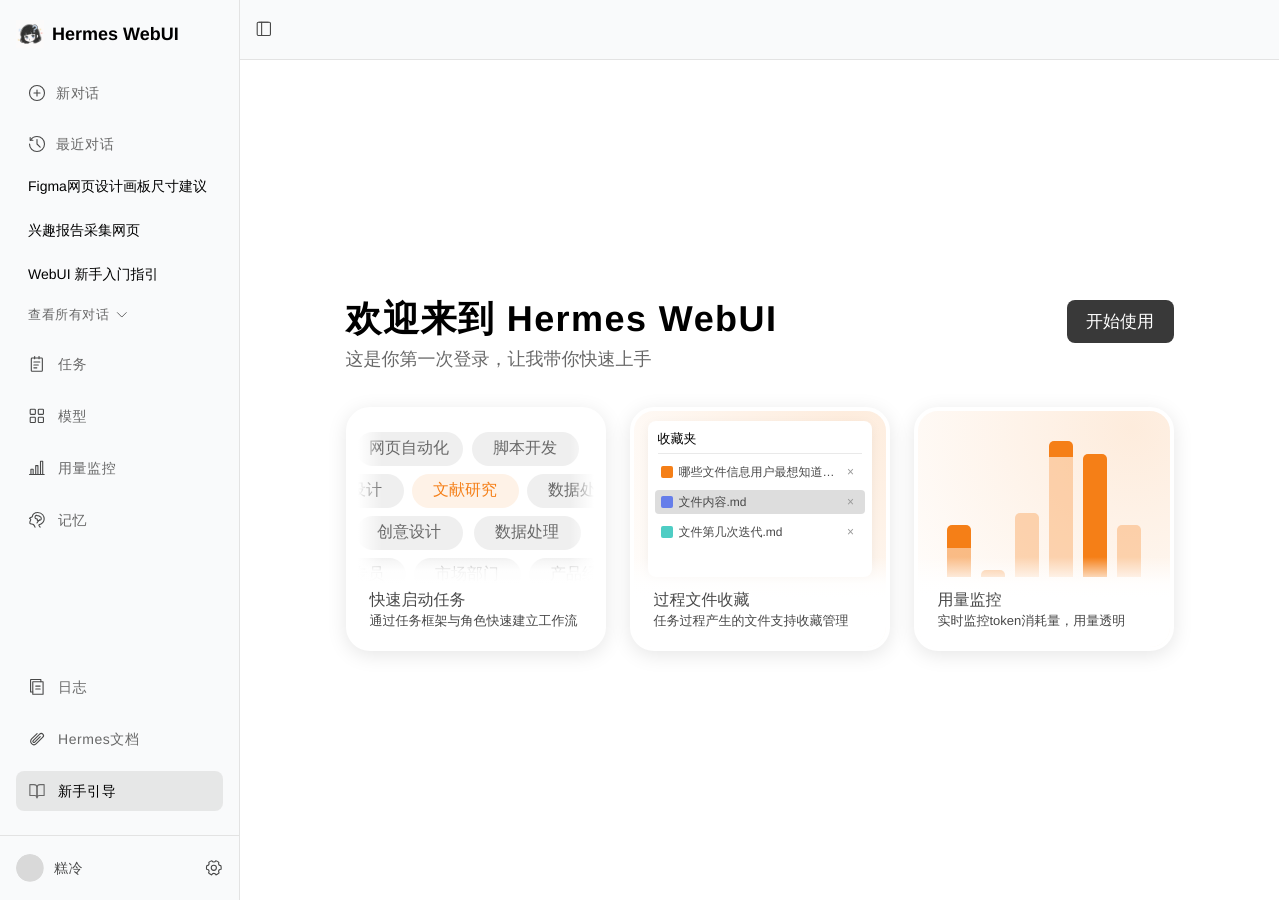
==== commit e9e2ae4d: "Fix custom add-model tab not showing content" ====
--- a/index.html
+++ b/index.html
@@ -1,4 +1,4 @@
-<!doctype html>
+﻿<!doctype html>
 <html lang="zh-CN">
 <head>
   <meta charset="UTF-8" />
@@ -484,7 +484,7 @@
                 <span class="mt-stars"><span class="mt-label">多模态</span><span class="dot fill"></span><span class="dot fill"></span><span class="dot fill"></span><span class="dot fill"></span><span class="dot fill"></span></span>
                 <span class="mt-stars"><span class="mt-label">性价比</span><span class="dot fill"></span><span class="dot fill"></span><span class="dot empty"></span><span class="dot empty"></span><span class="dot empty"></span></span>
               </span>
-              <span class="mt-link"><a href="#">https://platform.openai.com</a></span>
+              <span class="mt-link"><a href="https://platform.openai.com" target="_blank">https://platform.openai.com</a></span>
               <span class="mt-price">输入 $5.00/1M<br/>输出 $30.00/1M</span>
             </div>
             <div class="mt-row">
@@ -495,7 +495,7 @@
                 <span class="mt-stars"><span class="mt-label">多模态</span><span class="dot fill"></span><span class="dot fill"></span><span class="dot fill"></span><span class="dot fill"></span><span class="dot fill"></span></span>
                 <span class="mt-stars"><span class="mt-label">性价比</span><span class="dot fill"></span><span class="dot fill"></span><span class="dot empty"></span><span class="dot empty"></span><span class="dot empty"></span></span>
               </span>
-              <span class="mt-link"><a href="#">https://console.anthropic.com</a></span>
+              <span class="mt-link"><a href="https://console.anthropic.com" target="_blank">https://console.anthropic.com</a></span>
               <span class="mt-price">输入 $5.00/1M<br/>输出 $25.00/1M</span>
             </div>
             <div class="mt-row">
@@ -506,7 +506,7 @@
                 <span class="mt-stars"><span class="mt-label">多模态</span><span class="dot fill"></span><span class="dot empty"></span><span class="dot empty"></span><span class="dot empty"></span><span class="dot empty"></span></span>
                 <span class="mt-stars"><span class="mt-label">性价比</span><span class="dot fill"></span><span class="dot fill"></span><span class="dot fill"></span><span class="dot fill"></span><span class="dot fill"></span></span>
               </span>
-              <span class="mt-link"><a href="#">https://platform.deepseek.com</a></span>
+              <span class="mt-link"><a href="https://platform.deepseek.com" target="_blank">https://platform.deepseek.com</a></span>
               <span class="mt-price">输入 ¥0.025/1M（缓存命中）<br/>输入 ¥3.00/1M（未命中）<br/>输出 ¥6.00/1M</span>
             </div>
             <div class="mt-row">
@@ -517,7 +517,7 @@
                 <span class="mt-stars"><span class="mt-label">多模态</span><span class="dot fill"></span><span class="dot fill"></span><span class="dot fill"></span><span class="dot fill"></span><span class="dot empty"></span></span>
                 <span class="mt-stars"><span class="mt-label">性价比</span><span class="dot fill"></span><span class="dot fill"></span><span class="dot fill"></span><span class="dot fill"></span><span class="dot empty"></span></span>
               </span>
-              <span class="mt-link"><a href="#">https://aistudio.google.com</a></span>
+              <span class="mt-link"><a href="https://aistudio.google.com" target="_blank">https://aistudio.google.com</a></span>
               <span class="mt-price">输入 ¥0.02/1M（缓存命中）<br/>输入 ¥1.00/1M（未命中）<br/>输出 ¥2.00/1M</span>
             </div>
             <div class="mt-row">
@@ -528,7 +528,7 @@
                 <span class="mt-stars"><span class="mt-label">多模态</span><span class="dot fill"></span><span class="dot fill"></span><span class="dot fill"></span><span class="dot fill"></span><span class="dot fill"></span></span>
                 <span class="mt-stars"><span class="mt-label">性价比</span><span class="dot fill"></span><span class="dot fill"></span><span class="dot fill"></span><span class="dot empty"></span><span class="dot empty"></span></span>
               </span>
-              <span class="mt-link"><a href="#">https://platform.openai.com</a></span>
+              <span class="mt-link"><a href="https://platform.openai.com" target="_blank">https://platform.openai.com</a></span>
               <span class="mt-price">输入 $5.00/1M<br/>输出 $20.00/1M</span>
             </div>
             <div class="mt-row">
@@ -539,7 +539,7 @@
                 <span class="mt-stars"><span class="mt-label">多模态</span><span class="dot fill"></span><span class="dot fill"></span><span class="dot fill"></span><span class="dot fill"></span><span class="dot empty"></span></span>
                 <span class="mt-stars"><span class="mt-label">性价比</span><span class="dot fill"></span><span class="dot fill"></span><span class="dot fill"></span><span class="dot fill"></span><span class="dot fill"></span></span>
               </span>
-              <span class="mt-link"><a href="#">https://platform.openai.com</a></span>
+              <span class="mt-link"><a href="https://platform.openai.com" target="_blank">https://platform.openai.com</a></span>
               <span class="mt-price">输入 $0.15/1M<br/>输出 $0.60/1M</span>
             </div>
             <div class="mt-row">
@@ -550,7 +550,7 @@
                 <span class="mt-stars"><span class="mt-label">多模态</span><span class="dot fill"></span><span class="dot fill"></span><span class="dot fill"></span><span class="dot fill"></span><span class="dot fill"></span></span>
                 <span class="mt-stars"><span class="mt-label">性价比</span><span class="dot fill"></span><span class="dot fill"></span><span class="dot fill"></span><span class="dot empty"></span><span class="dot empty"></span></span>
               </span>
-              <span class="mt-link"><a href="#">https://platform.openai.com</a></span>
+              <span class="mt-link"><a href="https://platform.openai.com" target="_blank">https://platform.openai.com</a></span>
               <span class="mt-price">输入 $3.00/1M<br/>输出 $12.00/1M</span>
             </div>
             <div class="mt-row">
@@ -561,7 +561,7 @@
                 <span class="mt-stars"><span class="mt-label">多模态</span><span class="dot fill"></span><span class="dot fill"></span><span class="dot fill"></span><span class="dot fill"></span><span class="dot empty"></span></span>
                 <span class="mt-stars"><span class="mt-label">性价比</span><span class="dot fill"></span><span class="dot fill"></span><span class="dot fill"></span><span class="dot fill"></span><span class="dot empty"></span></span>
               </span>
-              <span class="mt-link"><a href="#">https://console.anthropic.com</a></span>
+              <span class="mt-link"><a href="https://console.anthropic.com" target="_blank">https://console.anthropic.com</a></span>
               <span class="mt-price">输入 $3.00/1M<br/>输出 $15.00/1M</span>
             </div>
             <div class="mt-row">
@@ -572,7 +572,7 @@
                 <span class="mt-stars"><span class="mt-label">多模态</span><span class="dot fill"></span><span class="dot fill"></span><span class="dot fill"></span><span class="dot empty"></span><span class="dot empty"></span></span>
                 <span class="mt-stars"><span class="mt-label">性价比</span><span class="dot fill"></span><span class="dot fill"></span><span class="dot fill"></span><span class="dot empty"></span><span class="dot empty"></span></span>
               </span>
-              <span class="mt-link"><a href="#">https://console.anthropic.com</a></span>
+              <span class="mt-link"><a href="https://console.anthropic.com" target="_blank">https://console.anthropic.com</a></span>
               <span class="mt-price">输入 $0.80/1M<br/>输出 $4.00/1M</span>
             </div>
             <div class="mt-row">
@@ -583,7 +583,7 @@
                 <span class="mt-stars"><span class="mt-label">多模态</span><span class="dot fill"></span><span class="dot fill"></span><span class="dot fill"></span><span class="dot fill"></span><span class="dot empty"></span></span>
                 <span class="mt-stars"><span class="mt-label">性价比</span><span class="dot fill"></span><span class="dot fill"></span><span class="dot fill"></span><span class="dot empty"></span><span class="dot empty"></span></span>
               </span>
-              <span class="mt-link"><a href="#">https://aistudio.google.com</a></span>
+              <span class="mt-link"><a href="https://aistudio.google.com" target="_blank">https://aistudio.google.com</a></span>
               <span class="mt-price">输入 $0.15/1M<br/>输出 $0.60/1M</span>
             </div>
             <div class="mt-row">
@@ -594,7 +594,7 @@
                 <span class="mt-stars"><span class="mt-label">多模态</span><span class="dot fill"></span><span class="dot fill"></span><span class="dot fill"></span><span class="dot fill"></span><span class="dot fill"></span></span>
                 <span class="mt-stars"><span class="mt-label">性价比</span><span class="dot fill"></span><span class="dot fill"></span><span class="dot empty"></span><span class="dot empty"></span><span class="dot empty"></span></span>
               </span>
-              <span class="mt-link"><a href="#">https://aistudio.google.com</a></span>
+              <span class="mt-link"><a href="https://aistudio.google.com" target="_blank">https://aistudio.google.com</a></span>
               <span class="mt-price">输入 $1.25/1M<br/>输出 $5.00/1M</span>
             </div>
             <div class="mt-row">
@@ -605,7 +605,7 @@
                 <span class="mt-stars"><span class="mt-label">多模态</span><span class="dot fill"></span><span class="dot empty"></span><span class="dot empty"></span><span class="dot empty"></span><span class="dot empty"></span></span>
                 <span class="mt-stars"><span class="mt-label">性价比</span><span class="dot fill"></span><span class="dot fill"></span><span class="dot fill"></span><span class="dot fill"></span><span class="dot fill"></span></span>
               </span>
-              <span class="mt-link"><a href="#">https://platform.deepseek.com</a></span>
+              <span class="mt-link"><a href="https://platform.deepseek.com" target="_blank">https://platform.deepseek.com</a></span>
               <span class="mt-price">输入 ¥1.00/1M<br/>输出 ¥4.00/1M</span>
             </div>
             <div class="mt-row">
@@ -616,7 +616,7 @@
                 <span class="mt-stars"><span class="mt-label">多模态</span><span class="dot fill"></span><span class="dot fill"></span><span class="dot empty"></span><span class="dot empty"></span><span class="dot empty"></span></span>
                 <span class="mt-stars"><span class="mt-label">性价比</span><span class="dot fill"></span><span class="dot fill"></span><span class="dot fill"></span><span class="dot fill"></span><span class="dot fill"></span></span>
               </span>
-              <span class="mt-link"><a href="#">https://platform.moonshot.cn</a></span>
+              <span class="mt-link"><a href="https://platform.moonshot.cn" target="_blank">https://platform.moonshot.cn</a></span>
               <span class="mt-price">输入 ¥0.50/1M<br/>输出 ¥1.50/1M</span>
             </div>
             <div class="mt-row">
@@ -627,7 +627,7 @@
                 <span class="mt-stars"><span class="mt-label">多模态</span><span class="dot fill"></span><span class="dot fill"></span><span class="dot fill"></span><span class="dot empty"></span><span class="dot empty"></span></span>
                 <span class="mt-stars"><span class="mt-label">性价比</span><span class="dot fill"></span><span class="dot fill"></span><span class="dot fill"></span><span class="dot fill"></span><span class="dot empty"></span></span>
               </span>
-              <span class="mt-link"><a href="#">https://dashscope.aliyun.com</a></span>
+              <span class="mt-link"><a href="https://dashscope.aliyun.com" target="_blank">https://dashscope.aliyun.com</a></span>
               <span class="mt-price">输入 ¥10.00/1M<br/>输出 ¥40.00/1M</span>
             </div>
             <div class="mt-row">
@@ -638,7 +638,7 @@
                 <span class="mt-stars"><span class="mt-label">多模态</span><span class="dot fill"></span><span class="dot fill"></span><span class="dot fill"></span><span class="dot empty"></span><span class="dot empty"></span></span>
                 <span class="mt-stars"><span class="mt-label">性价比</span><span class="dot fill"></span><span class="dot fill"></span><span class="dot fill"></span><span class="dot fill"></span><span class="dot fill"></span></span>
               </span>
-              <span class="mt-link"><a href="#">https://dashscope.aliyun.com</a></span>
+              <span class="mt-link"><a href="https://dashscope.aliyun.com" target="_blank">https://dashscope.aliyun.com</a></span>
               <span class="mt-price">输入 ¥0.80/1M<br/>输出 ¥2.00/1M</span>
             </div>
             <div class="mt-row">
@@ -649,7 +649,7 @@
                 <span class="mt-stars"><span class="mt-label">多模态</span><span class="dot fill"></span><span class="dot fill"></span><span class="dot fill"></span><span class="dot empty"></span><span class="dot empty"></span></span>
                 <span class="mt-stars"><span class="mt-label">性价比</span><span class="dot fill"></span><span class="dot fill"></span><span class="dot fill"></span><span class="dot fill"></span><span class="dot empty"></span></span>
               </span>
-              <span class="mt-link"><a href="#">https://cloud.tencent.com</a></span>
+              <span class="mt-link"><a href="https://cloud.tencent.com" target="_blank">https://cloud.tencent.com</a></span>
               <span class="mt-price">输入 ¥1.00/1M<br/>输出 ¥4.00/1M</span>
             </div>
             <div class="mt-row">
@@ -660,7 +660,7 @@
                 <span class="mt-stars"><span class="mt-label">多模态</span><span class="dot fill"></span><span class="dot fill"></span><span class="dot empty"></span><span class="dot empty"></span><span class="dot empty"></span></span>
                 <span class="mt-stars"><span class="mt-label">性价比</span><span class="dot fill"></span><span class="dot fill"></span><span class="dot empty"></span><span class="dot empty"></span><span class="dot empty"></span></span>
               </span>
-              <span class="mt-link"><a href="#">https://console.anthropic.com</a></span>
+              <span class="mt-link"><a href="https://console.anthropic.com" target="_blank">https://console.anthropic.com</a></span>
               <span class="mt-price">输入 $15.00/1M<br/>输出 $75.00/1M</span>
             </div>
           </div>
@@ -1155,7 +1155,7 @@
           </div>
         </div>
       </div>
-      <div class="modal-body hidden" id="custom-body" style="display:none;">
+      <div class="modal-body" id="custom-body" style="display:none;">
         <div class="modal-field">
           <label>名称</label>
           <input type="text" placeholder="根据 Base URL 自动生成" />
--- a/css/usage.css
+++ b/css/usage.css
@@ -2,7 +2,7 @@
    usage.css — 用量监控页面
 ================================================================ */
 
-.usage-page { padding: 24px 36px 24px; }
+.usage-page { padding: 24px 0 24px; max-width: 920px; margin: 0 auto; width: 100%; }
 .usage-header { display: flex; align-items: center; justify-content: space-between; }
 .usage-header h1 { margin: 0; font-size: 28px; font-weight: 700; color: #000; }
 .usage-header-right { display: flex; align-items: center; gap: 12px; }
